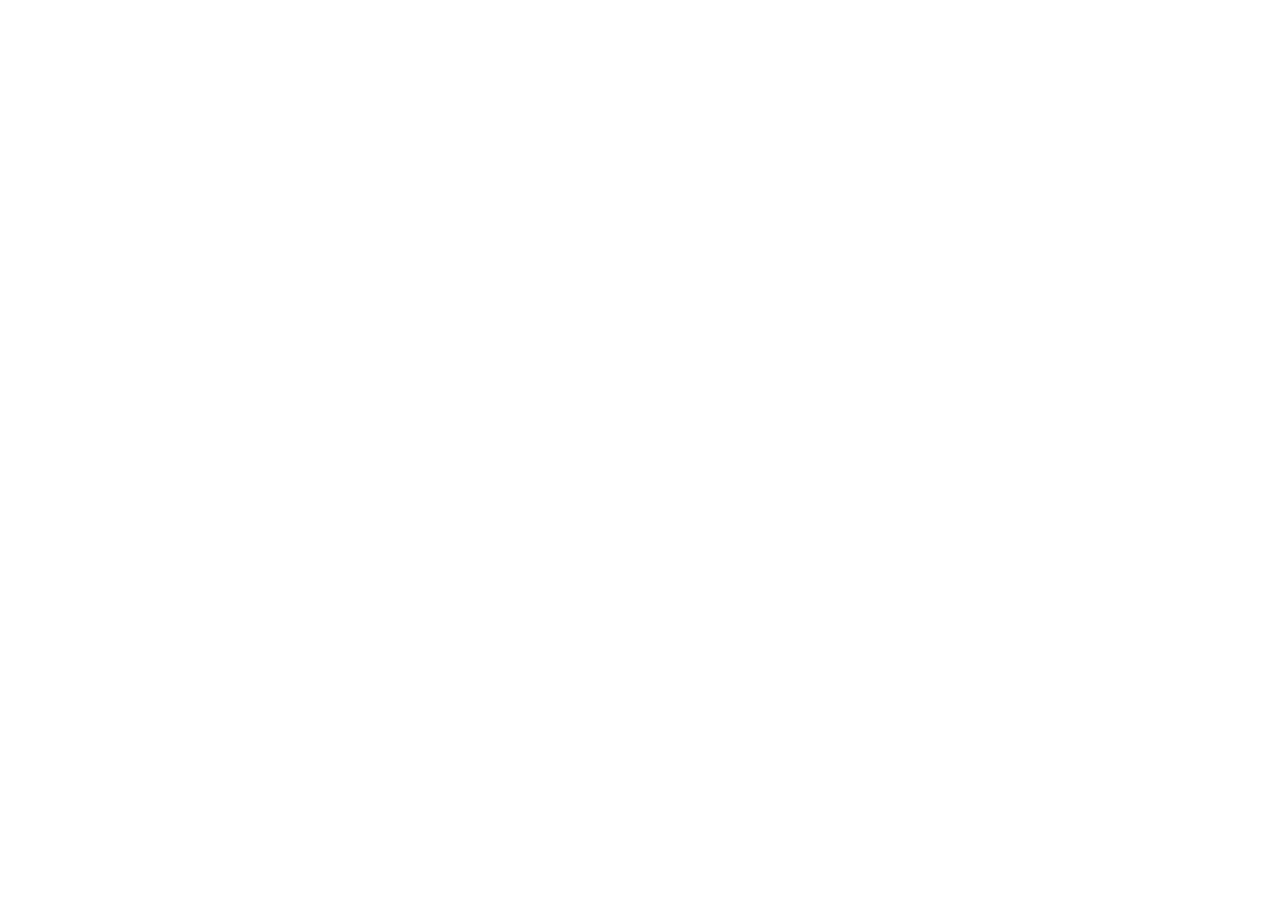
==== baziziwei-website/index.html @ 27d3f455 "Update index.html" ====
<!doctype html>
<html lang="zh-CN">
  <head>
    <meta charset="UTF-8" />
    <meta name="viewport" content="width=device-width, initial-scale=1.0" />
    <title>紫微星河 - 八字紫微命理</title>
    <meta name="description" content="传承千年智慧，探索命运奥秘。八字紫微排盘，解读你的命运密码。" />
    <link rel="preconnect" href="https://fonts.googleapis.com" />
    <link rel="preconnect" href="https://fonts.gstatic.com" crossorigin />
    <link href="https://fonts.googleapis.com/css2?family=Inter:wght@300;400;500;600;700&family=Noto+Serif+SC:wght@400;500;600;700&display=swap" rel="stylesheet" />
    <link href="https://fonts.googleapis.com/css2?family=SlideFu&display=swap" rel="stylesheet" />
    <script src="./ai-interpreter.js"></script>
    <script type="module" crossorigin src="./assets/index-9lBL0tvr.js"></script>
    <link rel="stylesheet" crossorigin href="./assets/index-BmDX60kD.css">
  </head>
  <body>
    <div id="root"></div>
  <script>
// ============================================================
// AI 智能体初始化
// 自动在八字/运势/塔罗页面添加 AI 解读按钮
// ============================================================

window.addEventListener('load', function() {
  if (!window.AiInterpreter) {
    console.error('[AI] ai-interpreter.js not loaded');
    return;
  }

  // ===== 1. 八字排盘结果页 =====
  (function initBaziAi() {
    // 找到"大运走势"标题，在它前面插入 AI 按钮
    var luckHeadings = document.querySelectorAll('h3');
    var targetHeading = null;
    for (var i = 0; i < luckHeadings.length; i++) {
      if (luckHeadings[i].textContent.indexOf('大运走势') !== -1) {
        targetHeading = luckHeadings[i];
        break;
      }
    }
    
    if (!targetHeading) return;
    
    // 创建容器
    var btnContainer = document.createElement('div');
    targetHeading.parentNode.insertBefore(btnContainer, targetHeading);
    
    // 获取实际的八字数据（从页面中提取）
    var getBaziData = function() {
      // 默认数据
      var data = {
        gender: 'male',
        birthYear: 1995,
        birthMonth: 1,
        birthDay: 1,
        birthHour: 12,
        birthMinute: 0,
        dayMaster: '壬水',
        yearPillar: '甲戌',
        monthPillar: '甲子',
        dayPillar: '壬辰',
        hourPillar: '丙午',
        fiveElements: { metal: 0.3, wood: 3.3, water: 3.3, fire: 3.3, earth: 3.3, most: '木', least: '金' },
        luckPeriods: [
          { ageRange: '2-11岁', stem: '乙', branch: '丑' },
          { ageRange: '12-21岁', stem: '丙', branch: '寅' },
          { ageRange: '22-31岁', stem: '丁', branch: '卯' },
          { ageRange: '32-41岁', stem: '戊', branch: '辰' },
          { ageRange: '42-51岁', stem: '己', branch: '巳' },
        ],
      };
      
      // 尝试从页面提取实际数据
      try {
        // 提取日主
        var dayMasterEl = document.querySelector('.day-pillar .gan, [data-pillar="day"] .stem');
        if (dayMasterEl) data.dayMaster = dayMasterEl.textContent.trim();
        
        // 提取四柱
        var pillars = document.querySelectorAll('.pillar, .bazi-pillar');
        if (pillars.length >= 4) {
          data.yearPillar = pillars[0].textContent.trim();
          data.monthPillar = pillars[1].textContent.trim();
          data.dayPillar = pillars[2].textContent.trim();
          data.hourPillar = pillars[3].textContent.trim();
        }
        
        // 提取性别
        var genderEl = document.querySelector('.gender-info, [data-gender]');
        if (genderEl) {
          var gText = genderEl.textContent.trim();
          data.gender = gText.indexOf('女') !== -1 ? 'female' : 'male';
        }
      } catch(e) { /* 使用默认数据 */ }
      
      return data;
    };
    
    window.AiInterpreter.addBaziInterpret(btnContainer, getBaziData());
  })();

  // ===== 2. 运势分析页 =====
  (function initYunshiAi() {
    var yunshiSections = [
      { type: '性格分析', keyword: '性格分析' },
      { type: '事业运势', keyword: '事业运势' },
      { type: '婚姻感情', keyword: '婚姻感情' },
      { type: '财运分析', keyword: '财运分析' },
      { type: '健康指引', keyword: '健康指引' },
    ];
    
    yunshiSections.forEach(function(section) {
      // 查找每个运势分类的标题
      var headings = document.querySelectorAll('h3, h2');
      var target = null;
      for (var i = 0; i < headings.length; i++) {
        if (headings[i].textContent.indexOf(section.keyword) !== -1) {
          target = headings[i];
          break;
        }
      }
      
      if (!target || !target.parentElement) return;
      
      // 创建按钮容器
      var container = document.createElement('div');
      container.style.marginTop = '12px';
      target.parentElement.appendChild(container);
      
      // 基础运势数据
      var yunshiData = {
        type: section.type,
        dayMaster: '壬水',
        yearPillar: '甲戌',
        monthPillar: '甲子',
        dayPillar: '壬辰',
        hourPillar: '丙午',
        fiveElements: { metal: 0.3, wood: 3.3, water: 3.3, fire: 3.3, earth: 3.3, most: '木', least: '金' },
        currentLuck: '戊辰',
        ageRange: '32-41岁',
      };
      
      window.AiInterpreter.addYunshiInterpret(container, yunshiData);
    });
  })();

  // ===== 3. 塔罗占卜结果页 =====
  (function initTarotAi() {
    // 查找塔罗牌阵区域
    var tarotKeywords = ['牌阵', '塔罗', 'Tarot', 'tarot'];
    var allHeadings = document.querySelectorAll('h3, h2, h1');
    var tarotHeading = null;
    
    for (var i = 0; i < allHeadings.length; i++) {
      var text = allHeadings[i].textContent;
      for (var j = 0; j < tarotKeywords.length; j++) {
        if (text.indexOf(tarotKeywords[j]) !== -1) {
          tarotHeading = allHeadings[i];
          break;
        }
      }
      if (tarotHeading) break;
    }
    
    if (!tarotHeading || !tarotHeading.parentElement) return;
    
    // 创建按钮容器
    var container = document.createElement('div');
    container.style.marginTop = '16px';
    tarotHeading.parentElement.appendChild(container);
    
    // 获取塔罗牌数据（从页面提取或默认）
    var getTarotData = function() {
      var data = {
        spreadType: '三张牌阵',
        cards: [
          { name: '倒吊人', position: '过去', reversed: false },
          { name: '星星', position: '现在', reversed: false },
          { name: '月亮', position: '未来', reversed: true },
        ],
      };
      
      try {
        // 尝试从页面提取牌名
        var cardEls = document.querySelectorAll('.tarot-card, .card-name, [data-card]');
        if (cardEls.length > 0) {
          data.cards = [];
          cardEls.forEach(function(el, idx) {
            var name = el.textContent.trim();
            var positions = ['过去', '现在', '未来'];
            data.cards.push({
              name: name,
              position: positions[idx] || '',
              reversed: el.classList.contains('reversed') || el.textContent.indexOf('逆位') !== -1,
            });
          });
        }
        
        // 提取牌阵类型
        var spreadEl = document.querySelector('.spread-type, [data-spread]');
        if (spreadEl) data.spreadType = spreadEl.textContent.trim();
      } catch(e) { /* 使用默认数据 */ }
      
      return data;
    };
    
    window.AiInterpreter.addTarotInterpret(container, getTarotData());
  })();

});
</script>
    <!-- 隐藏地址电话等不需要的内容 -->
<script>
(function removeUnwantedContent() {
  // 页面加载后执行
  window.addEventListener('load', function() {
    setTimeout(function() {
      // 1. 删除地址
      var addressEls = document.querySelectorAll('*');
      addressEls.forEach(function(el) {
        if (el.children.length === 0 && el.textContent.indexOf('北京市朝阳区传统文化街88号') !== -1) {
          var parent = el.parentElement;
          if (parent) parent.style.display = 'none';
        }
      });
      
      // 2. 删除电话
      addressEls.forEach(function(el) {
        if (el.children.length === 0 && el.textContent.indexOf('+86 400-888-8888') !== -1) {
          var parent = el.parentElement;
          if (parent) parent.style.display = 'none';
        }
      });
      
      // 3. 删除营业时间
      addressEls.forEach(function(el) {
        if (el.children.length === 0 && el.textContent.indexOf('周一至周日') !== -1) {
          var parent = el.parentElement;
          if (parent) parent.style.display = 'none';
        }
      });
      
      // 4. 删除"传承千年命理智慧..."footer文字
      addressEls.forEach(function(el) {
        if (el.children.length === 0 && el.textContent.indexOf('传承千年命理智慧') !== -1) {
          var parent = el.parentElement;
          if (parent) parent.style.display = 'none';
        }
      });
    }, 1000); // 等待1秒让页面渲染完成
  });
})();
</script>
  </body>
</html>
---- baziziwei-website/assets/index-BmDX60kD.css ----
*,:before,:after{--tw-border-spacing-x: 0;--tw-border-spacing-y: 0;--tw-translate-x: 0;--tw-translate-y: 0;--tw-rotate: 0;--tw-skew-x: 0;--tw-skew-y: 0;--tw-scale-x: 1;--tw-scale-y: 1;--tw-pan-x: ;--tw-pan-y: ;--tw-pinch-zoom: ;--tw-scroll-snap-strictness: proximity;--tw-gradient-from-position: ;--tw-gradient-via-position: ;--tw-gradient-to-position: ;--tw-ordinal: ;--tw-slashed-zero: ;--tw-numeric-figure: ;--tw-numeric-spacing: ;--tw-numeric-fraction: ;--tw-ring-inset: ;--tw-ring-offset-width: 0px;--tw-ring-offset-color: #fff;--tw-ring-color: rgb(59 130 246 / .5);--tw-ring-offset-shadow: 0 0 #0000;--tw-ring-shadow: 0 0 #0000;--tw-shadow: 0 0 #0000;--tw-shadow-colored: 0 0 #0000;--tw-blur: ;--tw-brightness: ;--tw-contrast: ;--tw-grayscale: ;--tw-hue-rotate: ;--tw-invert: ;--tw-saturate: ;--tw-sepia: ;--tw-drop-shadow: ;--tw-backdrop-blur: ;--tw-backdrop-brightness: ;--tw-backdrop-contrast: ;--tw-backdrop-grayscale: ;--tw-backdrop-hue-rotate: ;--tw-backdrop-invert: ;--tw-backdrop-opacity: ;--tw-backdrop-saturate: ;--tw-backdrop-sepia: ;--tw-contain-size: ;--tw-contain-layout: ;--tw-contain-paint: ;--tw-contain-style: }::backdrop{--tw-border-spacing-x: 0;--tw-border-spacing-y: 0;--tw-translate-x: 0;--tw-translate-y: 0;--tw-rotate: 0;--tw-skew-x: 0;--tw-skew-y: 0;--tw-scale-x: 1;--tw-scale-y: 1;--tw-pan-x: ;--tw-pan-y: ;--tw-pinch-zoom: ;--tw-scroll-snap-strictness: proximity;--tw-gradient-from-position: ;--tw-gradient-via-position: ;--tw-gradient-to-position: ;--tw-ordinal: ;--tw-slashed-zero: ;--tw-numeric-figure: ;--tw-numeric-spacing: ;--tw-numeric-fraction: ;--tw-ring-inset: ;--tw-ring-offset-width: 0px;--tw-ring-offset-color: #fff;--tw-ring-color: rgb(59 130 246 / .5);--tw-ring-offset-shadow: 0 0 #0000;--tw-ring-shadow: 0 0 #0000;--tw-shadow: 0 0 #0000;--tw-shadow-colored: 0 0 #0000;--tw-blur: ;--tw-brightness: ;--tw-contrast: ;--tw-grayscale: ;--tw-hue-rotate: ;--tw-invert: ;--tw-saturate: ;--tw-sepia: ;--tw-drop-shadow: ;--tw-backdrop-blur: ;--tw-backdrop-brightness: ;--tw-backdrop-contrast: ;--tw-backdrop-grayscale: ;--tw-backdrop-hue-rotate: ;--tw-backdrop-invert: ;--tw-backdrop-opacity: ;--tw-backdrop-saturate: ;--tw-backdrop-sepia: ;--tw-contain-size: ;--tw-contain-layout: ;--tw-contain-paint: ;--tw-contain-style: }*,:before,:after{box-sizing:border-box;border-width:0;border-style:solid;border-color:#e5e7eb}:before,:after{--tw-content: ""}html,:host{line-height:1.5;-webkit-text-size-adjust:100%;-moz-tab-size:4;-o-tab-size:4;tab-size:4;font-family:ui-sans-serif,system-ui,sans-serif,"Apple Color Emoji","Segoe UI Emoji",Segoe UI Symbol,"Noto Color Emoji";font-feature-settings:normal;font-variation-settings:normal;-webkit-tap-highlight-color:transparent}body{margin:0;line-height:inherit}hr{height:0;color:inherit;border-top-width:1px}abbr:where([title]){-webkit-text-decoration:underline dotted;text-decoration:underline dotted}h1,h2,h3,h4,h5,h6{font-size:inherit;font-weight:inherit}a{color:inherit;text-decoration:inherit}b,strong{font-weight:bolder}code,kbd,samp,pre{font-family:ui-monospace,SFMono-Regular,Menlo,Monaco,Consolas,Liberation Mono,Courier New,monospace;font-feature-settings:normal;font-variation-settings:normal;font-size:1em}small{font-size:80%}sub,sup{font-size:75%;line-height:0;position:relative;vertical-align:baseline}sub{bottom:-.25em}sup{top:-.5em}table{text-indent:0;border-color:inherit;border-collapse:collapse}button,input,optgroup,select,textarea{font-family:inherit;font-feature-settings:inherit;font-variation-settings:inherit;font-size:100%;font-weight:inherit;line-height:inherit;letter-spacing:inherit;color:inherit;margin:0;padding:0}button,select{text-transform:none}button,input:where([type=button]),input:where([type=reset]),input:where([type=submit]){-webkit-appearance:button;background-color:transparent;background-image:none}:-moz-focusring{outline:auto}:-moz-ui-invalid{box-shadow:none}progress{vertical-align:baseline}::-webkit-inner-spin-button,::-webkit-outer-spin-button{height:auto}[type=search]{-webkit-appearance:textfield;outline-offset:-2px}::-webkit-search-decoration{-webkit-appearance:none}::-webkit-file-upload-button{-webkit-appearance:button;font:inherit}summary{display:list-item}blockquote,dl,dd,h1,h2,h3,h4,h5,h6,hr,figure,p,pre{margin:0}fieldset{margin:0;padding:0}legend{padding:0}ol,ul,menu{list-style:none;margin:0;padding:0}dialog{padding:0}textarea{resize:vertical}input::-moz-placeholder,textarea::-moz-placeholder{opacity:1;color:#9ca3af}input::placeholder,textarea::placeholder{opacity:1;color:#9ca3af}button,[role=button]{cursor:pointer}:disabled{cursor:default}img,svg,video,canvas,audio,iframe,embed,object{display:block;vertical-align:middle}img,video{max-width:100%;height:auto}[hidden]:where(:not([hidden=until-found])){display:none}:root{--bg-base: #000000;--surface: rgba(255, 255, 255, .03);--surface-hover: rgba(255, 255, 255, .08);--text-primary: #FFFFFF;--text-secondary: rgba(255, 255, 255, .6);--accent-blue: #3B5BF7;--accent-blue-glow: rgba(59, 91, 247, .4);--border-line: rgba(255, 255, 255, .1);--font-display: "SlideFu", "Noto Serif SC", serif;--font-heading: "Noto Serif SC", serif;--font-body: "Inter", sans-serif}html{scroll-behavior:auto}body{background:var(--bg-base);color:var(--text-primary);font-family:var(--font-body);letter-spacing:-.011em;line-height:1.5;overflow-x:hidden;-webkit-font-smoothing:antialiased;-moz-osx-font-smoothing:grayscale}::-moz-selection{background:#3b5bf74d;color:#fff}::selection{background:#3b5bf74d;color:#fff}*{scrollbar-width:thin;scrollbar-color:rgba(255,255,255,.1) transparent}.sr-only{position:absolute;width:1px;height:1px;padding:0;margin:-1px;overflow:hidden;clip:rect(0,0,0,0);white-space:nowrap;border-width:0}.pointer-events-none{pointer-events:none}.visible{visibility:visible}.invisible{visibility:hidden}.fixed{position:fixed}.absolute{position:absolute}.relative{position:relative}.inset-0{inset:0}.inset-x-0{left:0;right:0}.inset-y-0{top:0;bottom:0}.-bottom-12{bottom:-3rem}.-left-12{left:-3rem}.-right-12{right:-3rem}.-top-12{top:-3rem}.bottom-0{bottom:0}.bottom-8{bottom:2rem}.left-0{left:0}.left-1\/2{left:50%}.left-2{left:.5rem}.left-\[50\%\]{left:50%}.right-0{right:0}.right-1{right:.25rem}.right-2{right:.5rem}.right-3{right:.75rem}.right-4{right:1rem}.right-6{right:1.5rem}.top-0{top:0}.top-1\.5{top:.375rem}.top-1\/2{top:50%}.top-3\.5{top:.875rem}.top-4{top:1rem}.top-\[1px\]{top:1px}.top-\[50\%\]{top:50%}.top-\[60\%\]{top:60%}.top-full{top:100%}.isolate{isolation:isolate}.z-10{z-index:10}.z-20{z-index:20}.z-50{z-index:50}.z-\[1\]{z-index:1}.order-first{order:-9999}.order-last{order:9999}.col-start-2{grid-column-start:2}.row-span-2{grid-row:span 2 / span 2}.row-start-1{grid-row-start:1}.\!m-0{margin:0!important}.-mx-1{margin-left:-.25rem;margin-right:-.25rem}.-my-2{margin-top:-.5rem;margin-bottom:-.5rem}.mx-2{margin-left:.5rem;margin-right:.5rem}.mx-3{margin-left:.75rem;margin-right:.75rem}.mx-3\.5{margin-left:.875rem;margin-right:.875rem}.mx-auto{margin-left:auto;margin-right:auto}.my-0{margin-top:0;margin-bottom:0}.my-0\.5{margin-top:.125rem;margin-bottom:.125rem}.my-1{margin-top:.25rem;margin-bottom:.25rem}.-ml-4{margin-left:-1rem}.-mt-4{margin-top:-1rem}.mb-1{margin-bottom:.25rem}.mb-10{margin-bottom:2.5rem}.mb-12{margin-bottom:3rem}.mb-16{margin-bottom:4rem}.mb-2{margin-bottom:.5rem}.mb-20{margin-bottom:5rem}.mb-24{margin-bottom:6rem}.mb-3{margin-bottom:.75rem}.mb-4{margin-bottom:1rem}.mb-6{margin-bottom:1.5rem}.mb-8{margin-bottom:2rem}.ml-1{margin-left:.25rem}.ml-4{margin-left:1rem}.ml-auto{margin-left:auto}.mr-2{margin-right:.5rem}.mt-1{margin-top:.25rem}.mt-1\.5{margin-top:.375rem}.mt-10{margin-top:2.5rem}.mt-12{margin-top:3rem}.mt-16{margin-top:4rem}.mt-2{margin-top:.5rem}.mt-3{margin-top:.75rem}.mt-4{margin-top:1rem}.mt-6{margin-top:1.5rem}.mt-8{margin-top:2rem}.mt-auto{margin-top:auto}.line-clamp-1{overflow:hidden;display:-webkit-box;-webkit-box-orient:vertical;-webkit-line-clamp:1}.line-clamp-2{overflow:hidden;display:-webkit-box;-webkit-box-orient:vertical;-webkit-line-clamp:2}.block{display:block}.flex{display:flex}.inline-flex{display:inline-flex}.table{display:table}.table-caption{display:table-caption}.table-cell{display:table-cell}.table-row{display:table-row}.grid{display:grid}.hidden{display:none}.aspect-square{aspect-ratio:1 / 1}.aspect-video{aspect-ratio:16 / 9}.size-10{width:2.5rem;height:2.5rem}.size-2{width:.5rem;height:.5rem}.size-2\.5{width:.625rem;height:.625rem}.size-3{width:.75rem;height:.75rem}.size-3\.5{width:.875rem;height:.875rem}.size-4{width:1rem;height:1rem}.size-6{width:1.5rem;height:1.5rem}.size-7{width:1.75rem;height:1.75rem}.size-8{width:2rem;height:2rem}.size-9{width:2.25rem;height:2.25rem}.size-auto{width:auto;height:auto}.size-full{width:100%;height:100%}.h-1\.5{height:.375rem}.h-10{height:2.5rem}.h-12{height:3rem}.h-16{height:4rem}.h-2{height:.5rem}.h-2\.5{height:.625rem}.h-4{height:1rem}.h-40{height:10rem}.h-48{height:12rem}.h-5{height:1.25rem}.h-6{height:1.5rem}.h-7{height:1.75rem}.h-8{height:2rem}.h-9{height:2.25rem}.h-\[1\.15rem\]{height:1.15rem}.h-\[500px\]{height:500px}.h-\[calc\(100\%-1px\)\]{height:calc(100% - 1px)}.h-\[var\(--radix-navigation-menu-viewport-height\)\]{height:var(--radix-navigation-menu-viewport-height)}.h-\[var\(--radix-select-trigger-height\)\]{height:var(--radix-select-trigger-height)}.h-auto{height:auto}.h-full{height:100%}.h-px{height:1px}.h-svh{height:100svh}.max-h-0{max-height:0px}.max-h-96{max-height:24rem}.max-h-\[300px\]{max-height:300px}.min-h-0{min-height:0px}.min-h-16{min-height:4rem}.min-h-4{min-height:1rem}.min-h-\[120px\]{min-height:120px}.min-h-screen{min-height:100vh}.min-h-svh{min-height:100svh}.w-0{width:0px}.w-1{width:.25rem}.w-10{width:2.5rem}.w-12{width:3rem}.w-16{width:4rem}.w-2{width:.5rem}.w-2\.5{width:.625rem}.w-20{width:5rem}.w-24{width:6rem}.w-3{width:.75rem}.w-3\/4{width:75%}.w-4{width:1rem}.w-5{width:1.25rem}.w-6{width:1.5rem}.w-64{width:16rem}.w-72{width:18rem}.w-8{width:2rem}.w-9{width:2.25rem}.w-\[100px\]{width:100px}.w-auto{width:auto}.w-fit{width:-moz-fit-content;width:fit-content}.w-full{width:100%}.w-max{width:-moz-max-content;width:max-content}.w-px{width:1px}.min-w-0{min-width:0px}.min-w-10{min-width:2.5rem}.min-w-5{min-width:1.25rem}.min-w-8{min-width:2rem}.min-w-9{min-width:2.25rem}.min-w-\[12rem\]{min-width:12rem}.min-w-\[8rem\]{min-width:8rem}.min-w-\[var\(--radix-select-trigger-width\)\]{min-width:var(--radix-select-trigger-width)}.max-w-2xl{max-width:42rem}.max-w-4xl{max-width:56rem}.max-w-6xl{max-width:72rem}.max-w-7xl{max-width:80rem}.max-w-\[calc\(100\%-2rem\)\]{max-width:calc(100% - 2rem)}.max-w-lg{max-width:32rem}.max-w-max{max-width:-moz-max-content;max-width:max-content}.max-w-sm{max-width:24rem}.max-w-xl{max-width:36rem}.flex-1{flex:1 1 0%}.flex-shrink-0,.shrink-0{flex-shrink:0}.grow{flex-grow:1}.grow-0{flex-grow:0}.basis-full{flex-basis:100%}.caption-bottom{caption-side:bottom}.border-collapse{border-collapse:collapse}.-translate-x-1\/2{--tw-translate-x: -50%;transform:translate(var(--tw-translate-x),var(--tw-translate-y)) rotate(var(--tw-rotate)) skew(var(--tw-skew-x)) skewY(var(--tw-skew-y)) scaleX(var(--tw-scale-x)) scaleY(var(--tw-scale-y))}.-translate-x-px{--tw-translate-x: -1px;transform:translate(var(--tw-translate-x),var(--tw-translate-y)) rotate(var(--tw-rotate)) skew(var(--tw-skew-x)) skewY(var(--tw-skew-y)) scaleX(var(--tw-scale-x)) scaleY(var(--tw-scale-y))}.-translate-y-1\/2{--tw-translate-y: -50%;transform:translate(var(--tw-translate-x),var(--tw-translate-y)) rotate(var(--tw-rotate)) skew(var(--tw-skew-x)) skewY(var(--tw-skew-y)) scaleX(var(--tw-scale-x)) scaleY(var(--tw-scale-y))}.-translate-y-\[3\.5px\]{--tw-translate-y: -3.5px;transform:translate(var(--tw-translate-x),var(--tw-translate-y)) rotate(var(--tw-rotate)) skew(var(--tw-skew-x)) skewY(var(--tw-skew-y)) scaleX(var(--tw-scale-x)) scaleY(var(--tw-scale-y))}.translate-x-\[-50\%\]{--tw-translate-x: -50%;transform:translate(var(--tw-translate-x),var(--tw-translate-y)) rotate(var(--tw-rotate)) skew(var(--tw-skew-x)) skewY(var(--tw-skew-y)) scaleX(var(--tw-scale-x)) scaleY(var(--tw-scale-y))}.translate-x-px{--tw-translate-x: 1px;transform:translate(var(--tw-translate-x),var(--tw-translate-y)) rotate(var(--tw-rotate)) skew(var(--tw-skew-x)) skewY(var(--tw-skew-y)) scaleX(var(--tw-scale-x)) scaleY(var(--tw-scale-y))}.translate-y-0{--tw-translate-y: 0px;transform:translate(var(--tw-translate-x),var(--tw-translate-y)) rotate(var(--tw-rotate)) skew(var(--tw-skew-x)) skewY(var(--tw-skew-y)) scaleX(var(--tw-scale-x)) scaleY(var(--tw-scale-y))}.translate-y-0\.5{--tw-translate-y: .125rem;transform:translate(var(--tw-translate-x),var(--tw-translate-y)) rotate(var(--tw-rotate)) skew(var(--tw-skew-x)) skewY(var(--tw-skew-y)) scaleX(var(--tw-scale-x)) scaleY(var(--tw-scale-y))}.translate-y-12{--tw-translate-y: 3rem;transform:translate(var(--tw-translate-x),var(--tw-translate-y)) rotate(var(--tw-rotate)) skew(var(--tw-skew-x)) skewY(var(--tw-skew-y)) scaleX(var(--tw-scale-x)) scaleY(var(--tw-scale-y))}.translate-y-2{--tw-translate-y: .5rem;transform:translate(var(--tw-translate-x),var(--tw-translate-y)) rotate(var(--tw-rotate)) skew(var(--tw-skew-x)) skewY(var(--tw-skew-y)) scaleX(var(--tw-scale-x)) scaleY(var(--tw-scale-y))}.translate-y-8{--tw-translate-y: 2rem;transform:translate(var(--tw-translate-x),var(--tw-translate-y)) rotate(var(--tw-rotate)) skew(var(--tw-skew-x)) skewY(var(--tw-skew-y)) scaleX(var(--tw-scale-x)) scaleY(var(--tw-scale-y))}.translate-y-\[-50\%\]{--tw-translate-y: -50%;transform:translate(var(--tw-translate-x),var(--tw-translate-y)) rotate(var(--tw-rotate)) skew(var(--tw-skew-x)) skewY(var(--tw-skew-y)) scaleX(var(--tw-scale-x)) scaleY(var(--tw-scale-y))}.translate-y-\[3\.5px\]{--tw-translate-y: 3.5px;transform:translate(var(--tw-translate-x),var(--tw-translate-y)) rotate(var(--tw-rotate)) skew(var(--tw-skew-x)) skewY(var(--tw-skew-y)) scaleX(var(--tw-scale-x)) scaleY(var(--tw-scale-y))}.translate-y-\[calc\(-50\%_-_2px\)\]{--tw-translate-y: calc(-50% - 2px) ;transform:translate(var(--tw-translate-x),var(--tw-translate-y)) rotate(var(--tw-rotate)) skew(var(--tw-skew-x)) skewY(var(--tw-skew-y)) scaleX(var(--tw-scale-x)) scaleY(var(--tw-scale-y))}.-rotate-45{--tw-rotate: -45deg;transform:translate(var(--tw-translate-x),var(--tw-translate-y)) rotate(var(--tw-rotate)) skew(var(--tw-skew-x)) skewY(var(--tw-skew-y)) scaleX(var(--tw-scale-x)) scaleY(var(--tw-scale-y))}.rotate-45{--tw-rotate: 45deg;transform:translate(var(--tw-translate-x),var(--tw-translate-y)) rotate(var(--tw-rotate)) skew(var(--tw-skew-x)) skewY(var(--tw-skew-y)) scaleX(var(--tw-scale-x)) scaleY(var(--tw-scale-y))}.rotate-90{--tw-rotate: 90deg;transform:translate(var(--tw-translate-x),var(--tw-translate-y)) rotate(var(--tw-rotate)) skew(var(--tw-skew-x)) skewY(var(--tw-skew-y)) scaleX(var(--tw-scale-x)) scaleY(var(--tw-scale-y))}.scale-100{--tw-scale-x: 1;--tw-scale-y: 1;transform:translate(var(--tw-translate-x),var(--tw-translate-y)) rotate(var(--tw-rotate)) skew(var(--tw-skew-x)) skewY(var(--tw-skew-y)) scaleX(var(--tw-scale-x)) scaleY(var(--tw-scale-y))}.scale-50{--tw-scale-x: .5;--tw-scale-y: .5;transform:translate(var(--tw-translate-x),var(--tw-translate-y)) rotate(var(--tw-rotate)) skew(var(--tw-skew-x)) skewY(var(--tw-skew-y)) scaleX(var(--tw-scale-x)) scaleY(var(--tw-scale-y))}.transform{transform:translate(var(--tw-translate-x),var(--tw-translate-y)) rotate(var(--tw-rotate)) skew(var(--tw-skew-x)) skewY(var(--tw-skew-y)) scaleX(var(--tw-scale-x)) scaleY(var(--tw-scale-y))}@keyframes bounce{0%,to{transform:translateY(-25%);animation-timing-function:cubic-bezier(.8,0,1,1)}50%{transform:none;animation-timing-function:cubic-bezier(0,0,.2,1)}}.animate-bounce{animation:bounce 1s infinite}@keyframes caret-blink{0%,70%,to{opacity:1}20%,50%{opacity:0}}.animate-caret-blink{animation:caret-blink 1.25s ease-out infinite}@keyframes pulse{50%{opacity:.5}}.animate-pulse{animation:pulse 2s cubic-bezier(.4,0,.6,1) infinite}@keyframes spin{to{transform:rotate(360deg)}}.animate-spin{animation:spin 1s linear infinite}.cursor-default{cursor:default}.cursor-text{cursor:text}.touch-none{touch-action:none}.select-none{-webkit-user-select:none;-moz-user-select:none;user-select:none}.resize-none{resize:none}.resize{resize:both}.scroll-my-1{scroll-margin-top:.25rem;scroll-margin-bottom:.25rem}.scroll-py-1{scroll-padding-top:.25rem;scroll-padding-bottom:.25rem}.list-disc{list-style-type:disc}.list-none{list-style-type:none}.auto-rows-min{grid-auto-rows:min-content}.grid-cols-2{grid-template-columns:repeat(2,minmax(0,1fr))}.grid-cols-3{grid-template-columns:repeat(3,minmax(0,1fr))}.grid-cols-4{grid-template-columns:repeat(4,minmax(0,1fr))}.grid-cols-\[0_1fr\]{grid-template-columns:0 1fr}.grid-rows-\[auto_auto\]{grid-template-rows:auto auto}.flex-row{flex-direction:row}.flex-col{flex-direction:column}.flex-col-reverse{flex-direction:column-reverse}.flex-wrap{flex-wrap:wrap}.place-content-center{place-content:center}.items-start{align-items:flex-start}.items-end{align-items:flex-end}.items-center{align-items:center}.items-stretch{align-items:stretch}.justify-start{justify-content:flex-start}.justify-center{justify-content:center}.justify-between{justify-content:space-between}.justify-items-start{justify-items:start}.gap-0\.5{gap:.125rem}.gap-1{gap:.25rem}.gap-1\.5{gap:.375rem}.gap-12{gap:3rem}.gap-2{gap:.5rem}.gap-2\.5{gap:.625rem}.gap-3{gap:.75rem}.gap-4{gap:1rem}.gap-6{gap:1.5rem}.gap-7{gap:1.75rem}.gap-8{gap:2rem}.gap-\[--spacing\(var\(--gap\)\)\]{gap:var(--spacing(var(--gap)))}.gap-y-0\.5{row-gap:.125rem}.space-y-1>:not([hidden])~:not([hidden]){--tw-space-y-reverse: 0;margin-top:calc(.25rem * calc(1 - var(--tw-space-y-reverse)));margin-bottom:calc(.25rem * var(--tw-space-y-reverse))}.space-y-2>:not([hidden])~:not([hidden]){--tw-space-y-reverse: 0;margin-top:calc(.5rem * calc(1 - var(--tw-space-y-reverse)));margin-bottom:calc(.5rem * var(--tw-space-y-reverse))}.space-y-3>:not([hidden])~:not([hidden]){--tw-space-y-reverse: 0;margin-top:calc(.75rem * calc(1 - var(--tw-space-y-reverse)));margin-bottom:calc(.75rem * var(--tw-space-y-reverse))}.space-y-6>:not([hidden])~:not([hidden]){--tw-space-y-reverse: 0;margin-top:calc(1.5rem * calc(1 - var(--tw-space-y-reverse)));margin-bottom:calc(1.5rem * var(--tw-space-y-reverse))}.space-y-8>:not([hidden])~:not([hidden]){--tw-space-y-reverse: 0;margin-top:calc(2rem * calc(1 - var(--tw-space-y-reverse)));margin-bottom:calc(2rem * var(--tw-space-y-reverse))}.self-start{align-self:flex-start}.self-stretch{align-self:stretch}.justify-self-end{justify-self:end}.overflow-auto{overflow:auto}.overflow-hidden{overflow:hidden}.overflow-x-auto{overflow-x:auto}.overflow-y-auto{overflow-y:auto}.overflow-x-hidden{overflow-x:hidden}.whitespace-nowrap{white-space:nowrap}.text-balance{text-wrap:balance}.break-words{overflow-wrap:break-word}.rounded{border-radius:.25rem}.rounded-2xl{border-radius:1rem}.rounded-\[2px\]{border-radius:2px}.rounded-\[4px\]{border-radius:4px}.rounded-\[calc\(var\(--radius\)-5px\)\]{border-radius:calc(var(--radius) - 5px)}.rounded-\[inherit\]{border-radius:inherit}.rounded-full{border-radius:9999px}.rounded-lg{border-radius:var(--radius)}.rounded-md{border-radius:calc(var(--radius) - 2px)}.rounded-none{border-radius:0}.rounded-sm{border-radius:calc(var(--radius) - 4px)}.rounded-xl{border-radius:calc(var(--radius) + 4px)}.rounded-xs{border-radius:calc(var(--radius) - 6px)}.rounded-l-md{border-top-left-radius:calc(var(--radius) - 2px);border-bottom-left-radius:calc(var(--radius) - 2px)}.rounded-r-md{border-top-right-radius:calc(var(--radius) - 2px);border-bottom-right-radius:calc(var(--radius) - 2px)}.rounded-t-lg{border-top-left-radius:var(--radius);border-top-right-radius:var(--radius)}.rounded-tl-sm{border-top-left-radius:calc(var(--radius) - 4px)}.border{border-width:1px}.border-0{border-width:0px}.border-\[1\.5px\]{border-width:1.5px}.border-y{border-top-width:1px;border-bottom-width:1px}.border-b{border-bottom-width:1px}.border-l{border-left-width:1px}.border-r{border-right-width:1px}.border-t{border-top-width:1px}.border-dashed{border-style:dashed}.border-\[\#3B5BF7\]{--tw-border-opacity: 1;border-color:rgb(59 91 247 / var(--tw-border-opacity, 1))}.border-\[\#3B5BF7\]\/40{border-color:#3b5bf766}.border-border{border-color:hsl(var(--border))}.border-border\/50{border-color:hsl(var(--border) / .5)}.border-input{border-color:hsl(var(--input))}.border-primary{border-color:hsl(var(--primary))}.border-sidebar-border{border-color:hsl(var(--sidebar-border))}.border-transparent{border-color:transparent}.border-white\/10{border-color:#ffffff1a}.border-white\/5{border-color:#ffffff0d}.border-l-transparent{border-left-color:transparent}.border-t-transparent{border-top-color:transparent}.bg-\[\#3B5BF7\]{--tw-bg-opacity: 1;background-color:rgb(59 91 247 / var(--tw-bg-opacity, 1))}.bg-\[\#3B5BF7\]\/10{background-color:#3b5bf71a}.bg-\[\#3B5BF7\]\/20{background-color:#3b5bf733}.bg-\[\#3B5BF7\]\/5{background-color:#3b5bf70d}.bg-accent{background-color:hsl(var(--accent))}.bg-background{background-color:hsl(var(--background))}.bg-black{--tw-bg-opacity: 1;background-color:rgb(0 0 0 / var(--tw-bg-opacity, 1))}.bg-black\/50{background-color:#00000080}.bg-black\/70{background-color:#000000b3}.bg-border{background-color:hsl(var(--border))}.bg-card{background-color:hsl(var(--card))}.bg-destructive{--tw-bg-opacity: 1;background-color:hsl(var(--destructive) / var(--tw-bg-opacity, 1))}.bg-foreground{background-color:hsl(var(--foreground))}.bg-input{background-color:hsl(var(--input))}.bg-muted{background-color:hsl(var(--muted))}.bg-muted\/50{background-color:hsl(var(--muted) / .5)}.bg-popover{background-color:hsl(var(--popover))}.bg-primary{background-color:hsl(var(--primary))}.bg-primary\/20{background-color:hsl(var(--primary) / .2)}.bg-secondary{background-color:hsl(var(--secondary))}.bg-sidebar{background-color:hsl(var(--sidebar-background))}.bg-sidebar-border{background-color:hsl(var(--sidebar-border))}.bg-transparent{background-color:transparent}.bg-white{--tw-bg-opacity: 1;background-color:rgb(255 255 255 / var(--tw-bg-opacity, 1))}.bg-white\/10{background-color:#ffffff1a}.bg-white\/5{background-color:#ffffff0d}.bg-white\/\[0\.02\]{background-color:#ffffff05}.bg-gradient-to-r{background-image:linear-gradient(to right,var(--tw-gradient-stops))}.bg-gradient-to-t{background-image:linear-gradient(to top,var(--tw-gradient-stops))}.from-black\/60{--tw-gradient-from: rgb(0 0 0 / .6) var(--tw-gradient-from-position);--tw-gradient-to: rgb(0 0 0 / 0) var(--tw-gradient-to-position);--tw-gradient-stops: var(--tw-gradient-from), var(--tw-gradient-to)}.from-transparent{--tw-gradient-from: transparent var(--tw-gradient-from-position);--tw-gradient-to: rgb(0 0 0 / 0) var(--tw-gradient-to-position);--tw-gradient-stops: var(--tw-gradient-from), var(--tw-gradient-to)}.via-white\/20{--tw-gradient-to: rgb(255 255 255 / 0) var(--tw-gradient-to-position);--tw-gradient-stops: var(--tw-gradient-from), rgb(255 255 255 / .2) var(--tw-gradient-via-position), var(--tw-gradient-to)}.to-transparent{--tw-gradient-to: transparent var(--tw-gradient-to-position)}.fill-current{fill:currentColor}.fill-foreground{fill:hsl(var(--foreground))}.fill-primary{fill:hsl(var(--primary))}.object-cover{-o-object-fit:cover;object-fit:cover}.p-0{padding:0}.p-1{padding:.25rem}.p-2{padding:.5rem}.p-3{padding:.75rem}.p-4{padding:1rem}.p-6{padding:1.5rem}.p-8{padding:2rem}.p-\[3px\]{padding:3px}.p-px{padding:1px}.px-1{padding-left:.25rem;padding-right:.25rem}.px-1\.5{padding-left:.375rem;padding-right:.375rem}.px-2{padding-left:.5rem;padding-right:.5rem}.px-2\.5{padding-left:.625rem;padding-right:.625rem}.px-3{padding-left:.75rem;padding-right:.75rem}.px-4{padding-left:1rem;padding-right:1rem}.px-6{padding-left:1.5rem;padding-right:1.5rem}.py-0\.5{padding-top:.125rem;padding-bottom:.125rem}.py-1{padding-top:.25rem;padding-bottom:.25rem}.py-1\.5{padding-top:.375rem;padding-bottom:.375rem}.py-2{padding-top:.5rem;padding-bottom:.5rem}.py-2\.5{padding-top:.625rem;padding-bottom:.625rem}.py-20{padding-top:5rem;padding-bottom:5rem}.py-3{padding-top:.75rem;padding-bottom:.75rem}.py-32{padding-top:8rem;padding-bottom:8rem}.py-4{padding-top:1rem;padding-bottom:1rem}.py-6{padding-top:1.5rem;padding-bottom:1.5rem}.pb-16{padding-bottom:4rem}.pb-3{padding-bottom:.75rem}.pb-4{padding-bottom:1rem}.pb-6{padding-bottom:1.5rem}.pl-2{padding-left:.5rem}.pl-3{padding-left:.75rem}.pl-4{padding-left:1rem}.pl-8{padding-left:2rem}.pr-1{padding-right:.25rem}.pr-2{padding-right:.5rem}.pr-2\.5{padding-right:.625rem}.pr-3{padding-right:.75rem}.pr-8{padding-right:2rem}.pt-0{padding-top:0}.pt-20{padding-top:5rem}.pt-24{padding-top:6rem}.pt-3{padding-top:.75rem}.pt-4{padding-top:1rem}.pt-8{padding-top:2rem}.text-left{text-align:left}.text-center{text-align:center}.align-middle{vertical-align:middle}.font-mono{font-family:ui-monospace,SFMono-Regular,Menlo,Monaco,Consolas,Liberation Mono,Courier New,monospace}.font-sans{font-family:ui-sans-serif,system-ui,sans-serif,"Apple Color Emoji","Segoe UI Emoji",Segoe UI Symbol,"Noto Color Emoji"}.text-2xl{font-size:1.5rem;line-height:2rem}.text-3xl{font-size:1.875rem;line-height:2.25rem}.text-\[0\.8rem\]{font-size:.8rem}.text-base{font-size:1rem;line-height:1.5rem}.text-lg{font-size:1.125rem;line-height:1.75rem}.text-sm{font-size:.875rem;line-height:1.25rem}.text-sm\/relaxed{font-size:.875rem;line-height:1.625}.text-xl{font-size:1.25rem;line-height:1.75rem}.text-xs{font-size:.75rem;line-height:1rem}.font-bold{font-weight:700}.font-medium{font-weight:500}.font-normal{font-weight:400}.font-semibold{font-weight:600}.uppercase{text-transform:uppercase}.tabular-nums{--tw-numeric-spacing: tabular-nums;font-variant-numeric:var(--tw-ordinal) var(--tw-slashed-zero) var(--tw-numeric-figure) var(--tw-numeric-spacing) var(--tw-numeric-fraction)}.leading-none{line-height:1}.leading-normal{line-height:1.5}.leading-relaxed{line-height:1.625}.leading-snug{line-height:1.375}.tracking-tight{letter-spacing:-.025em}.tracking-wider{letter-spacing:.05em}.tracking-widest{letter-spacing:.1em}.text-\[\#3B5BF7\]{--tw-text-opacity: 1;color:rgb(59 91 247 / var(--tw-text-opacity, 1))}.text-\[\#8B9EFF\]{--tw-text-opacity: 1;color:rgb(139 158 255 / var(--tw-text-opacity, 1))}.text-accent-foreground{color:hsl(var(--accent-foreground))}.text-background{color:hsl(var(--background))}.text-card-foreground{color:hsl(var(--card-foreground))}.text-current{color:currentColor}.text-destructive{--tw-text-opacity: 1;color:hsl(var(--destructive) / var(--tw-text-opacity, 1))}.text-foreground{color:hsl(var(--foreground))}.text-muted-foreground{color:hsl(var(--muted-foreground))}.text-popover-foreground{color:hsl(var(--popover-foreground))}.text-primary{color:hsl(var(--primary))}.text-primary-foreground{color:hsl(var(--primary-foreground))}.text-secondary-foreground{color:hsl(var(--secondary-foreground))}.text-sidebar-foreground{color:hsl(var(--sidebar-foreground))}.text-sidebar-foreground\/70{color:hsl(var(--sidebar-foreground) / .7)}.text-white{--tw-text-opacity: 1;color:rgb(255 255 255 / var(--tw-text-opacity, 1))}.text-white\/20{color:#fff3}.text-white\/30{color:#ffffff4d}.text-white\/40{color:#fff6}.text-white\/50{color:#ffffff80}.text-white\/60{color:#fff9}.text-white\/70{color:#ffffffb3}.text-white\/80{color:#fffc}.underline-offset-4{text-underline-offset:4px}.opacity-0{opacity:0}.opacity-100{opacity:1}.opacity-20{opacity:.2}.opacity-25{opacity:.25}.opacity-30{opacity:.3}.opacity-50{opacity:.5}.opacity-70{opacity:.7}.opacity-75{opacity:.75}.shadow{--tw-shadow: 0 1px 3px 0 rgb(0 0 0 / .1), 0 1px 2px -1px rgb(0 0 0 / .1);--tw-shadow-colored: 0 1px 3px 0 var(--tw-shadow-color), 0 1px 2px -1px var(--tw-shadow-color);box-shadow:var(--tw-ring-offset-shadow, 0 0 #0000),var(--tw-ring-shadow, 0 0 #0000),var(--tw-shadow)}.shadow-\[0_0_0_1px_hsl\(var\(--sidebar-border\)\)\]{--tw-shadow: 0 0 0 1px hsl(var(--sidebar-border));--tw-shadow-colored: 0 0 0 1px var(--tw-shadow-color);box-shadow:var(--tw-ring-offset-shadow, 0 0 #0000),var(--tw-ring-shadow, 0 0 #0000),var(--tw-shadow)}.shadow-lg{--tw-shadow: 0 10px 15px -3px rgb(0 0 0 / .1), 0 4px 6px -4px rgb(0 0 0 / .1);--tw-shadow-colored: 0 10px 15px -3px var(--tw-shadow-color), 0 4px 6px -4px var(--tw-shadow-color);box-shadow:var(--tw-ring-offset-shadow, 0 0 #0000),var(--tw-ring-shadow, 0 0 #0000),var(--tw-shadow)}.shadow-md{--tw-shadow: 0 4px 6px -1px rgb(0 0 0 / .1), 0 2px 4px -2px rgb(0 0 0 / .1);--tw-shadow-colored: 0 4px 6px -1px var(--tw-shadow-color), 0 2px 4px -2px var(--tw-shadow-color);box-shadow:var(--tw-ring-offset-shadow, 0 0 #0000),var(--tw-ring-shadow, 0 0 #0000),var(--tw-shadow)}.shadow-none{--tw-shadow: 0 0 #0000;--tw-shadow-colored: 0 0 #0000;box-shadow:var(--tw-ring-offset-shadow, 0 0 #0000),var(--tw-ring-shadow, 0 0 #0000),var(--tw-shadow)}.shadow-sm{--tw-shadow: 0 1px 2px 0 rgb(0 0 0 / .05);--tw-shadow-colored: 0 1px 2px 0 var(--tw-shadow-color);box-shadow:var(--tw-ring-offset-shadow, 0 0 #0000),var(--tw-ring-shadow, 0 0 #0000),var(--tw-shadow)}.shadow-xl{--tw-shadow: 0 20px 25px -5px rgb(0 0 0 / .1), 0 8px 10px -6px rgb(0 0 0 / .1);--tw-shadow-colored: 0 20px 25px -5px var(--tw-shadow-color), 0 8px 10px -6px var(--tw-shadow-color);box-shadow:var(--tw-ring-offset-shadow, 0 0 #0000),var(--tw-ring-shadow, 0 0 #0000),var(--tw-shadow)}.shadow-xs{--tw-shadow: 0 1px 2px 0 rgb(0 0 0 / .05);--tw-shadow-colored: 0 1px 2px 0 var(--tw-shadow-color);box-shadow:var(--tw-ring-offset-shadow, 0 0 #0000),var(--tw-ring-shadow, 0 0 #0000),var(--tw-shadow)}.shadow-\[\#3B5BF7\]\/30{--tw-shadow-color: rgb(59 91 247 / .3);--tw-shadow: var(--tw-shadow-colored)}.outline-none{outline:2px solid transparent;outline-offset:2px}.outline{outline-style:solid}.ring-0{--tw-ring-offset-shadow: var(--tw-ring-inset) 0 0 0 var(--tw-ring-offset-width) var(--tw-ring-offset-color);--tw-ring-shadow: var(--tw-ring-inset) 0 0 0 calc(0px + var(--tw-ring-offset-width)) var(--tw-ring-color);box-shadow:var(--tw-ring-offset-shadow),var(--tw-ring-shadow),var(--tw-shadow, 0 0 #0000)}.ring-ring\/50{--tw-ring-color: hsl(var(--ring) / .5)}.ring-sidebar-ring{--tw-ring-color: hsl(var(--sidebar-ring))}.ring-offset-background{--tw-ring-offset-color: hsl(var(--background))}.blur{--tw-blur: blur(8px);filter:var(--tw-blur) var(--tw-brightness) var(--tw-contrast) var(--tw-grayscale) var(--tw-hue-rotate) var(--tw-invert) var(--tw-saturate) var(--tw-sepia) var(--tw-drop-shadow)}.filter{filter:var(--tw-blur) var(--tw-brightness) var(--tw-contrast) var(--tw-grayscale) var(--tw-hue-rotate) var(--tw-invert) var(--tw-saturate) var(--tw-sepia) var(--tw-drop-shadow)}.transition{transition-property:color,background-color,border-color,text-decoration-color,fill,stroke,opacity,box-shadow,transform,filter,backdrop-filter;transition-timing-function:cubic-bezier(.4,0,.2,1);transition-duration:.15s}.transition-\[color\,box-shadow\]{transition-property:color,box-shadow;transition-timing-function:cubic-bezier(.4,0,.2,1);transition-duration:.15s}.transition-\[left\,right\,width\]{transition-property:left,right,width;transition-timing-function:cubic-bezier(.4,0,.2,1);transition-duration:.15s}.transition-\[margin\,opacity\]{transition-property:margin,opacity;transition-timing-function:cubic-bezier(.4,0,.2,1);transition-duration:.15s}.transition-\[width\,height\,padding\]{transition-property:width,height,padding;transition-timing-function:cubic-bezier(.4,0,.2,1);transition-duration:.15s}.transition-\[width\]{transition-property:width;transition-timing-function:cubic-bezier(.4,0,.2,1);transition-duration:.15s}.transition-all{transition-property:all;transition-timing-function:cubic-bezier(.4,0,.2,1);transition-duration:.15s}.transition-colors{transition-property:color,background-color,border-color,text-decoration-color,fill,stroke;transition-timing-function:cubic-bezier(.4,0,.2,1);transition-duration:.15s}.transition-none{transition-property:none}.transition-opacity{transition-property:opacity;transition-timing-function:cubic-bezier(.4,0,.2,1);transition-duration:.15s}.transition-shadow{transition-property:box-shadow;transition-timing-function:cubic-bezier(.4,0,.2,1);transition-duration:.15s}.transition-transform{transition-property:transform;transition-timing-function:cubic-bezier(.4,0,.2,1);transition-duration:.15s}.delay-200{transition-delay:.2s}.delay-500{transition-delay:.5s}.delay-700{transition-delay:.7s}.duration-100{transition-duration:.1s}.duration-1000{transition-duration:1s}.duration-200{transition-duration:.2s}.duration-300{transition-duration:.3s}.duration-500{transition-duration:.5s}.duration-700{transition-duration:.7s}.ease-in-out{transition-timing-function:cubic-bezier(.4,0,.2,1)}.ease-linear{transition-timing-function:linear}.ease-out{transition-timing-function:cubic-bezier(0,0,.2,1)}@keyframes enter{0%{opacity:var(--tw-enter-opacity, 1);transform:translate3d(var(--tw-enter-translate-x, 0),var(--tw-enter-translate-y, 0),0) scale3d(var(--tw-enter-scale, 1),var(--tw-enter-scale, 1),var(--tw-enter-scale, 1)) rotate(var(--tw-enter-rotate, 0))}}@keyframes exit{to{opacity:var(--tw-exit-opacity, 1);transform:translate3d(var(--tw-exit-translate-x, 0),var(--tw-exit-translate-y, 0),0) scale3d(var(--tw-exit-scale, 1),var(--tw-exit-scale, 1),var(--tw-exit-scale, 1)) rotate(var(--tw-exit-rotate, 0))}}.animate-in{animation-name:enter;animation-duration:.15s;--tw-enter-opacity: initial;--tw-enter-scale: initial;--tw-enter-rotate: initial;--tw-enter-translate-x: initial;--tw-enter-translate-y: initial}.fade-in-0{--tw-enter-opacity: 0}.zoom-in-95{--tw-enter-scale: .95}.duration-100{animation-duration:.1s}.duration-1000{animation-duration:1s}.duration-200{animation-duration:.2s}.duration-300{animation-duration:.3s}.duration-500{animation-duration:.5s}.duration-700{animation-duration:.7s}.delay-200{animation-delay:.2s}.delay-500{animation-delay:.5s}.delay-700{animation-delay:.7s}.ease-in-out{animation-timing-function:cubic-bezier(.4,0,.2,1)}.ease-linear{animation-timing-function:linear}.ease-out{animation-timing-function:cubic-bezier(0,0,.2,1)}.\[--cell-size\:--spacing\(8\)\]{--cell-size: var(--spacing(8))}.hero-title{font-family:var(--font-display);font-size:clamp(48px,10vw,120px);line-height:1.1;color:#fff;text-align:center;opacity:0;animation:heroTitleReveal 1.2s cubic-bezier(.16,1,.3,1) .5s forwards}.hero-subtitle{font-family:var(--font-heading);font-size:clamp(16px,2vw,24px);color:#fff9;text-align:center;margin-top:1.5rem;opacity:0;animation:fadeSlideUp .8s ease-out 1.2s forwards}.hero-stats{display:flex;gap:4rem;margin-top:3rem;opacity:0;animation:fadeSlideUp .8s ease-out 1.6s forwards}.hero-stat-number{font-family:var(--font-body);font-size:clamp(28px,4vw,48px);font-weight:300;color:#fff;letter-spacing:-.02em}.hero-stat-label{font-size:14px;color:#ffffff80;margin-top:.25rem}.liquid-glass-btn{position:relative;display:inline-flex;align-items:center;justify-content:center;padding:18px 48px;border-radius:60px;border:1px solid rgba(255,255,255,.15);background:linear-gradient(135deg,#3b5bf733,#ffffff0d,#3b5bf726);background-size:200% 200%;animation:liquidFlow 4s ease infinite;backdrop-filter:blur(20px);-webkit-backdrop-filter:blur(20px);color:#fff;font-family:var(--font-body);font-size:16px;font-weight:500;letter-spacing:.02em;cursor:pointer;overflow:hidden;transition:all .4s cubic-bezier(.16,1,.3,1);box-shadow:inset 0 0 0 1px #ffffff1a,0 4px 30px #3b5bf726}.liquid-glass-btn:before{content:"";position:absolute;inset:0;border-radius:60px;background:radial-gradient(ellipse at 30% 20%,rgba(255,255,255,.15) 0%,transparent 50%);opacity:.6;transition:opacity .4s ease}.liquid-glass-btn:hover{border-color:#3b5bf780;box-shadow:inset 0 0 0 1px #3b5bf74d,0 8px 40px #3b5bf74d;transform:translateY(-2px);animation-duration:1.5s}.liquid-glass-btn:hover:before{opacity:1}.liquid-glass-btn:active{transform:translateY(0) scale(.98)}.btn-outline{position:relative;display:inline-flex;align-items:center;justify-content:center;padding:18px 48px;border-radius:60px;border:1px solid rgba(255,255,255,.2);background:transparent;color:#fffc;font-family:var(--font-body);font-size:16px;font-weight:400;letter-spacing:.02em;cursor:pointer;transition:all .4s cubic-bezier(.16,1,.3,1)}.btn-outline:hover{border-color:#ffffff80;background:#ffffff0d;color:#fff;transform:translateY(-2px)}.glass-card{background:var(--surface);border:1px solid var(--border-line);border-radius:16px;backdrop-filter:blur(24px);-webkit-backdrop-filter:blur(24px);padding:2.5rem;transition:all .4s cubic-bezier(.16,1,.3,1);box-shadow:inset 0 0 0 1px #ffffff0d}.glass-card:hover{background:var(--surface-hover);border-color:#3b5bf74d;box-shadow:inset 0 0 0 1px #3b5bf726,0 8px 32px #3b5bf71a;transform:translateY(-4px)}.section-label{font-family:var(--font-body);font-size:12px;font-weight:500;letter-spacing:.2em;text-transform:uppercase;color:var(--accent-blue);margin-bottom:1rem}.section-title{font-family:var(--font-heading);font-size:clamp(28px,4vw,48px);font-weight:400;line-height:1.2;letter-spacing:.02em;color:#fff}.section-desc{font-size:16px;line-height:1.8;color:var(--text-secondary)}.scramble-char{display:inline-block;transition:color .3s ease,text-shadow .3s ease}.scramble-char.revealed{color:#fff}.scramble-char.glowing{color:var(--accent-blue);text-shadow:0 0 10px var(--accent-blue-glow)}.wuxing-element{display:flex;flex-direction:column;align-items:center;gap:.75rem;padding:2rem 1.5rem;border-radius:16px;background:var(--surface);border:1px solid var(--border-line);cursor:pointer;transition:all .4s cubic-bezier(.16,1,.3,1);position:relative;overflow:hidden}.wuxing-element:before{content:"";position:absolute;inset:0;border-radius:16px;opacity:0;transition:opacity .4s ease}.wuxing-element:hover{transform:translateY(-6px);border-color:#3b5bf766;box-shadow:0 8px 32px #3b5bf726}.wuxing-element.active{border-color:var(--accent-blue);box-shadow:0 0 30px #3b5bf733}.wuxing-element.metal:before{background:radial-gradient(circle,rgba(192,192,192,.1) 0%,transparent 70%);opacity:1}.wuxing-element.wood:before{background:radial-gradient(circle,rgba(34,139,34,.1) 0%,transparent 70%);opacity:1}.wuxing-element.water:before{background:radial-gradient(circle,rgba(30,144,255,.1) 0%,transparent 70%);opacity:1}.wuxing-element.fire:before{background:radial-gradient(circle,rgba(220,20,60,.1) 0%,transparent 70%);opacity:1}.wuxing-element.earth:before{background:radial-gradient(circle,rgba(184,134,11,.1) 0%,transparent 70%);opacity:1}.wuxing-symbol{font-family:var(--font-display);font-size:48px;line-height:1;transition:transform .4s ease}.wuxing-element:hover .wuxing-symbol{transform:scale(1.15)}.wuxing-name{font-family:var(--font-heading);font-size:18px;color:#fff}.wuxing-ename{font-size:12px;color:var(--text-secondary);letter-spacing:.1em;text-transform:uppercase}.glass-input{width:100%;padding:14px 18px;border-radius:12px;border:1px solid var(--border-line);background:var(--surface);color:#fff;font-family:var(--font-body);font-size:15px;transition:all .3s ease;outline:none}.glass-input::-moz-placeholder{color:#ffffff4d}.glass-input::placeholder{color:#ffffff4d}.glass-input:focus{border-color:var(--accent-blue);box-shadow:0 0 0 3px #3b5bf726;background:var(--surface-hover)}.nav-glass{background:#0009;backdrop-filter:blur(20px);-webkit-backdrop-filter:blur(20px);border-bottom:1px solid var(--border-line)}.nav-link{position:relative;color:#fff9;font-size:14px;font-weight:400;letter-spacing:.02em;transition:color .3s ease;padding:.5rem 0}.nav-link:after{content:"";position:absolute;bottom:0;left:0;width:0;height:1px;background:var(--accent-blue);transition:width .3s cubic-bezier(.16,1,.3,1)}.nav-link:hover{color:#fff}.nav-link:hover:after{width:100%}.nav-link.active{color:#fff}.nav-link.active:after{width:100%}@keyframes heroTitleReveal{0%{opacity:0;transform:translateY(40px) scale(.95);filter:blur(10px)}to{opacity:1;transform:translateY(0) scale(1);filter:blur(0)}}@keyframes fadeSlideUp{0%{opacity:0;transform:translateY(30px)}to{opacity:1;transform:translateY(0)}}@keyframes liquidFlow{0%{background-position:0% 50%}50%{background-position:100% 50%}to{background-position:0% 50%}}@keyframes float{0%,to{transform:translateY(0)}50%{transform:translateY(-12px)}}@keyframes pulseGlow{0%,to{box-shadow:0 0 20px #3b5bf733}50%{box-shadow:0 0 40px #3b5bf766}}@keyframes starTwinkle{0%,to{opacity:.3}50%{opacity:1}}@keyframes rotateSlow{0%{transform:rotate(0)}to{transform:rotate(360deg)}}@keyframes gradientShift{0%{background-position:0% 50%}50%{background-position:100% 50%}to{background-position:0% 50%}}@keyframes slideInFromBottom{0%{opacity:0;transform:translateY(60px)}to{opacity:1;transform:translateY(0)}}@keyframes borderGlow{0%,to{border-color:#3b5bf733}50%{border-color:#3b5bf780}}.gradient-text{background:linear-gradient(135deg,#fff,#3b5bf7);-webkit-background-clip:text;-webkit-text-fill-color:transparent;background-clip:text}.glow-blue{box-shadow:0 0 30px #3b5bf74d}.animate-float{animation:float 6s ease-in-out infinite}.reveal{opacity:0;transform:translateY(40px);transition:opacity .8s cubic-bezier(.16,1,.3,1),transform .8s cubic-bezier(.16,1,.3,1)}.reveal.revealed{opacity:1;transform:translateY(0)}@media(max-width:768px){.hero-stats{gap:2rem}.glass-card{padding:1.5rem}.liquid-glass-btn,.btn-outline{padding:14px 32px;font-size:14px}}.toast-container{position:fixed;bottom:2rem;right:2rem;z-index:9999}.toast{background:var(--surface);border:1px solid var(--border-line);-webkit-backdrop-filter:blur(24px);backdrop-filter:blur(24px);border-radius:12px;padding:1rem 1.5rem;color:#fff;font-size:14px;box-shadow:0 8px 32px #0006;animation:fadeSlideUp .4s ease-out}a[href*="kimi.com/agent"],[kimi-agent],.kimi-agent,#kimi-agent,.agent-float,[data-agent],iframe[src*=kimi],img[src*=kimi-agent],img[src*=agent]{display:none!important;opacity:0!important;visibility:hidden!important;pointer-events:none!important}.selection\:bg-primary *::-moz-selection{background-color:hsl(var(--primary))}.selection\:bg-primary *::selection{background-color:hsl(var(--primary))}.selection\:text-primary-foreground *::-moz-selection{color:hsl(var(--primary-foreground))}.selection\:text-primary-foreground *::selection{color:hsl(var(--primary-foreground))}.selection\:bg-primary::-moz-selection{background-color:hsl(var(--primary))}.selection\:bg-primary::selection{background-color:hsl(var(--primary))}.selection\:text-primary-foreground::-moz-selection{color:hsl(var(--primary-foreground))}.selection\:text-primary-foreground::selection{color:hsl(var(--primary-foreground))}.file\:inline-flex::file-selector-button{display:inline-flex}.file\:h-7::file-selector-button{height:1.75rem}.file\:border-0::file-selector-button{border-width:0px}.file\:bg-transparent::file-selector-button{background-color:transparent}.file\:text-sm::file-selector-button{font-size:.875rem;line-height:1.25rem}.file\:font-medium::file-selector-button{font-weight:500}.file\:text-foreground::file-selector-button{color:hsl(var(--foreground))}.placeholder\:text-muted-foreground::-moz-placeholder{color:hsl(var(--muted-foreground))}.placeholder\:text-muted-foreground::placeholder{color:hsl(var(--muted-foreground))}.after\:absolute:after{content:var(--tw-content);position:absolute}.after\:-inset-2:after{content:var(--tw-content);inset:-.5rem}.after\:inset-y-0:after{content:var(--tw-content);top:0;bottom:0}.after\:left-1\/2:after{content:var(--tw-content);left:50%}.after\:w-1:after{content:var(--tw-content);width:.25rem}.after\:w-\[2px\]:after{content:var(--tw-content);width:2px}.after\:-translate-x-1\/2:after{content:var(--tw-content);--tw-translate-x: -50%;transform:translate(var(--tw-translate-x),var(--tw-translate-y)) rotate(var(--tw-rotate)) skew(var(--tw-skew-x)) skewY(var(--tw-skew-y)) scaleX(var(--tw-scale-x)) scaleY(var(--tw-scale-y))}.first\:rounded-l-md:first-child{border-top-left-radius:calc(var(--radius) - 2px);border-bottom-left-radius:calc(var(--radius) - 2px)}.first\:border-l:first-child{border-left-width:1px}.last\:mt-0:last-child{margin-top:0}.last\:rounded-r-md:last-child{border-top-right-radius:calc(var(--radius) - 2px);border-bottom-right-radius:calc(var(--radius) - 2px)}.last\:border-b-0:last-child{border-bottom-width:0px}.hover\:border-\[\#3B5BF7\]\/30:hover{border-color:#3b5bf74d}.hover\:bg-accent:hover{background-color:hsl(var(--accent))}.hover\:bg-destructive\/90:hover{background-color:hsl(var(--destructive) / .9)}.hover\:bg-muted:hover{background-color:hsl(var(--muted))}.hover\:bg-muted\/50:hover{background-color:hsl(var(--muted) / .5)}.hover\:bg-primary\/90:hover{background-color:hsl(var(--primary) / .9)}.hover\:bg-secondary\/80:hover{background-color:hsl(var(--secondary) / .8)}.hover\:bg-sidebar-accent:hover{background-color:hsl(var(--sidebar-accent))}.hover\:bg-white\/10:hover{background-color:#ffffff1a}.hover\:bg-white\/5:hover{background-color:#ffffff0d}.hover\:text-\[\#3B5BF7\]:hover{--tw-text-opacity: 1;color:rgb(59 91 247 / var(--tw-text-opacity, 1))}.hover\:text-accent-foreground:hover{color:hsl(var(--accent-foreground))}.hover\:text-foreground:hover{color:hsl(var(--foreground))}.hover\:text-muted-foreground:hover{color:hsl(var(--muted-foreground))}.hover\:text-sidebar-accent-foreground:hover{color:hsl(var(--sidebar-accent-foreground))}.hover\:text-white:hover{--tw-text-opacity: 1;color:rgb(255 255 255 / var(--tw-text-opacity, 1))}.hover\:text-white\/80:hover{color:#fffc}.hover\:underline:hover{text-decoration-line:underline}.hover\:opacity-100:hover{opacity:1}.hover\:shadow-\[0_0_0_1px_hsl\(var\(--sidebar-accent\)\)\]:hover{--tw-shadow: 0 0 0 1px hsl(var(--sidebar-accent));--tw-shadow-colored: 0 0 0 1px var(--tw-shadow-color);box-shadow:var(--tw-ring-offset-shadow, 0 0 #0000),var(--tw-ring-shadow, 0 0 #0000),var(--tw-shadow)}.hover\:ring-4:hover{--tw-ring-offset-shadow: var(--tw-ring-inset) 0 0 0 var(--tw-ring-offset-width) var(--tw-ring-offset-color);--tw-ring-shadow: var(--tw-ring-inset) 0 0 0 calc(4px + var(--tw-ring-offset-width)) var(--tw-ring-color);box-shadow:var(--tw-ring-offset-shadow),var(--tw-ring-shadow),var(--tw-shadow, 0 0 #0000)}.hover\:after\:bg-sidebar-border:hover:after{content:var(--tw-content);background-color:hsl(var(--sidebar-border))}.focus\:z-10:focus{z-index:10}.focus\:bg-accent:focus{background-color:hsl(var(--accent))}.focus\:text-accent-foreground:focus{color:hsl(var(--accent-foreground))}.focus\:ring-2:focus{--tw-ring-offset-shadow: var(--tw-ring-inset) 0 0 0 var(--tw-ring-offset-width) var(--tw-ring-offset-color);--tw-ring-shadow: var(--tw-ring-inset) 0 0 0 calc(2px + var(--tw-ring-offset-width)) var(--tw-ring-color);box-shadow:var(--tw-ring-offset-shadow),var(--tw-ring-shadow),var(--tw-shadow, 0 0 #0000)}.focus\:ring-ring:focus{--tw-ring-color: hsl(var(--ring))}.focus\:ring-offset-2:focus{--tw-ring-offset-width: 2px}.focus-visible\:z-10:focus-visible{z-index:10}.focus-visible\:border-ring:focus-visible{border-color:hsl(var(--ring))}.focus-visible\:outline-1:focus-visible{outline-width:1px}.focus-visible\:outline-ring:focus-visible{outline-color:hsl(var(--ring))}.focus-visible\:ring-0:focus-visible{--tw-ring-offset-shadow: var(--tw-ring-inset) 0 0 0 var(--tw-ring-offset-width) var(--tw-ring-offset-color);--tw-ring-shadow: var(--tw-ring-inset) 0 0 0 calc(0px + var(--tw-ring-offset-width)) var(--tw-ring-color);box-shadow:var(--tw-ring-offset-shadow),var(--tw-ring-shadow),var(--tw-shadow, 0 0 #0000)}.focus-visible\:ring-1:focus-visible{--tw-ring-offset-shadow: var(--tw-ring-inset) 0 0 0 var(--tw-ring-offset-width) var(--tw-ring-offset-color);--tw-ring-shadow: var(--tw-ring-inset) 0 0 0 calc(1px + var(--tw-ring-offset-width)) var(--tw-ring-color);box-shadow:var(--tw-ring-offset-shadow),var(--tw-ring-shadow),var(--tw-shadow, 0 0 #0000)}.focus-visible\:ring-2:focus-visible{--tw-ring-offset-shadow: var(--tw-ring-inset) 0 0 0 var(--tw-ring-offset-width) var(--tw-ring-offset-color);--tw-ring-shadow: var(--tw-ring-inset) 0 0 0 calc(2px + var(--tw-ring-offset-width)) var(--tw-ring-color);box-shadow:var(--tw-ring-offset-shadow),var(--tw-ring-shadow),var(--tw-shadow, 0 0 #0000)}.focus-visible\:ring-4:focus-visible{--tw-ring-offset-shadow: var(--tw-ring-inset) 0 0 0 var(--tw-ring-offset-width) var(--tw-ring-offset-color);--tw-ring-shadow: var(--tw-ring-inset) 0 0 0 calc(4px + var(--tw-ring-offset-width)) var(--tw-ring-color);box-shadow:var(--tw-ring-offset-shadow),var(--tw-ring-shadow),var(--tw-shadow, 0 0 #0000)}.focus-visible\:ring-\[3px\]:focus-visible{--tw-ring-offset-shadow: var(--tw-ring-inset) 0 0 0 var(--tw-ring-offset-width) var(--tw-ring-offset-color);--tw-ring-shadow: var(--tw-ring-inset) 0 0 0 calc(3px + var(--tw-ring-offset-width)) var(--tw-ring-color);box-shadow:var(--tw-ring-offset-shadow),var(--tw-ring-shadow),var(--tw-shadow, 0 0 #0000)}.focus-visible\:ring-destructive\/20:focus-visible{--tw-ring-color: hsl(var(--destructive) / .2)}.focus-visible\:ring-ring:focus-visible{--tw-ring-color: hsl(var(--ring))}.focus-visible\:ring-ring\/50:focus-visible{--tw-ring-color: hsl(var(--ring) / .5)}.focus-visible\:ring-offset-1:focus-visible{--tw-ring-offset-width: 1px}.active\:bg-sidebar-accent:active{background-color:hsl(var(--sidebar-accent))}.active\:text-sidebar-accent-foreground:active{color:hsl(var(--sidebar-accent-foreground))}.disabled\:pointer-events-none:disabled{pointer-events:none}.disabled\:cursor-not-allowed:disabled{cursor:not-allowed}.disabled\:opacity-50:disabled{opacity:.5}.group\/menu-item:focus-within .group-focus-within\/menu-item\:opacity-100{opacity:1}.group:hover .group-hover\:bg-\[\#3B5BF7\]\/20{background-color:#3b5bf733}.group:hover .group-hover\:text-\[\#3B5BF7\]{--tw-text-opacity: 1;color:rgb(59 91 247 / var(--tw-text-opacity, 1))}.group\/menu-item:hover .group-hover\/menu-item\:opacity-100{opacity:1}.peer\/menu-button:hover~.peer-hover\/menu-button\:text-sidebar-accent-foreground{color:hsl(var(--sidebar-accent-foreground))}.peer:disabled~.peer-disabled\:cursor-not-allowed{cursor:not-allowed}.peer:disabled~.peer-disabled\:opacity-50{opacity:.5}.has-\[\>button\]\:ml-\[-0\.45rem\]:has(>button){margin-left:-.45rem}.has-\[\>button\]\:mr-\[-0\.45rem\]:has(>button){margin-right:-.45rem}.has-\[\>kbd\]\:ml-\[-0\.35rem\]:has(>kbd){margin-left:-.35rem}.has-\[\>kbd\]\:mr-\[-0\.35rem\]:has(>kbd){margin-right:-.35rem}.has-\[\>\[data-align\=block-end\]\]\:h-auto:has(>[data-align=block-end]){height:auto}.has-\[\>\[data-align\=block-start\]\]\:h-auto:has(>[data-align=block-start]){height:auto}.has-\[\>textarea\]\:h-auto:has(>textarea){height:auto}.has-\[\>\[data-slot\=field\]\]\:w-full:has(>[data-slot=field]){width:100%}.has-\[\>svg\]\:grid-cols-\[calc\(var\(--spacing\)\*4\)_1fr\]:has(>svg){grid-template-columns:calc(var(--spacing) * 4) 1fr}.has-\[\>\[data-align\=block-end\]\]\:flex-col:has(>[data-align=block-end]){flex-direction:column}.has-\[\>\[data-align\=block-start\]\]\:flex-col:has(>[data-align=block-start]){flex-direction:column}.has-\[\>\[data-slot\=field\]\]\:flex-col:has(>[data-slot=field]){flex-direction:column}.has-\[\>\[data-slot\=field-content\]\]\:items-start:has(>[data-slot=field-content]){align-items:flex-start}.has-\[\>\[data-slot\=button-group\]\]\:gap-2:has(>[data-slot=button-group]){gap:.5rem}.has-\[\>\[data-slot\=checkbox-group\]\]\:gap-3:has(>[data-slot=checkbox-group]){gap:.75rem}.has-\[\>\[data-slot\=radio-group\]\]\:gap-3:has(>[data-slot=radio-group]){gap:.75rem}.has-\[\>svg\]\:gap-x-3:has(>svg){-moz-column-gap:.75rem;column-gap:.75rem}.has-\[\>\[data-slot\=field\]\]\:rounded-md:has(>[data-slot=field]){border-radius:calc(var(--radius) - 2px)}.has-\[\>\[data-slot\=field\]\]\:border:has(>[data-slot=field]){border-width:1px}.has-\[\[data-slot\=input-group-control\]\:focus-visible\]\:border-ring:has([data-slot=input-group-control]:focus-visible){border-color:hsl(var(--ring))}.has-\[\[data-slot\]\[aria-invalid\=true\]\]\:border-destructive:has([data-slot][aria-invalid=true]){--tw-border-opacity: 1;border-color:hsl(var(--destructive) / var(--tw-border-opacity, 1))}.has-\[\>svg\]\:p-0:has(>svg){padding:0}.has-\[\>svg\]\:px-2:has(>svg){padding-left:.5rem;padding-right:.5rem}.has-\[\>svg\]\:px-2\.5:has(>svg){padding-left:.625rem;padding-right:.625rem}.has-\[\>svg\]\:px-3:has(>svg){padding-left:.75rem;padding-right:.75rem}.has-\[\>svg\]\:px-4:has(>svg){padding-left:1rem;padding-right:1rem}.has-\[\[data-slot\=input-group-control\]\:focus-visible\]\:ring-\[3px\]:has([data-slot=input-group-control]:focus-visible){--tw-ring-offset-shadow: var(--tw-ring-inset) 0 0 0 var(--tw-ring-offset-width) var(--tw-ring-offset-color);--tw-ring-shadow: var(--tw-ring-inset) 0 0 0 calc(3px + var(--tw-ring-offset-width)) var(--tw-ring-color);box-shadow:var(--tw-ring-offset-shadow),var(--tw-ring-shadow),var(--tw-shadow, 0 0 #0000)}.has-\[\[data-slot\=input-group-control\]\:focus-visible\]\:ring-ring\/50:has([data-slot=input-group-control]:focus-visible){--tw-ring-color: hsl(var(--ring) / .5)}.has-\[\[data-slot\]\[aria-invalid\=true\]\]\:ring-destructive\/20:has([data-slot][aria-invalid=true]){--tw-ring-color: hsl(var(--destructive) / .2)}.group\/item:has([data-slot=item-description]) .group-has-\[\[data-slot\=item-description\]\]\/item\:translate-y-0\.5{--tw-translate-y: .125rem;transform:translate(var(--tw-translate-x),var(--tw-translate-y)) rotate(var(--tw-rotate)) skew(var(--tw-skew-x)) skewY(var(--tw-skew-y)) scaleX(var(--tw-scale-x)) scaleY(var(--tw-scale-y))}.group\/item:has([data-slot=item-description]) .group-has-\[\[data-slot\=item-description\]\]\/item\:self-start{align-self:flex-start}.group\/field:has([data-orientation=horizontal]) .group-has-\[\[data-orientation\=horizontal\]\]\/field\:text-balance{text-wrap:balance}.group\/input-group:has(>input) .group-has-\[\>input\]\/input-group\:pb-2\.5{padding-bottom:.625rem}.group\/input-group:has(>input) .group-has-\[\>input\]\/input-group\:pt-2\.5{padding-top:.625rem}.aria-disabled\:pointer-events-none[aria-disabled=true]{pointer-events:none}.aria-disabled\:opacity-50[aria-disabled=true]{opacity:.5}.aria-selected\:text-muted-foreground[aria-selected=true]{color:hsl(var(--muted-foreground))}.data-\[disabled\=true\]\:pointer-events-none[data-disabled=true],.data-\[disabled\]\:pointer-events-none[data-disabled]{pointer-events:none}.data-\[vaul-drawer-direction\=bottom\]\:inset-x-0[data-vaul-drawer-direction=bottom]{left:0;right:0}.data-\[vaul-drawer-direction\=left\]\:inset-y-0[data-vaul-drawer-direction=left],.data-\[vaul-drawer-direction\=right\]\:inset-y-0[data-vaul-drawer-direction=right]{top:0;bottom:0}.data-\[vaul-drawer-direction\=top\]\:inset-x-0[data-vaul-drawer-direction=top]{left:0;right:0}.data-\[vaul-drawer-direction\=bottom\]\:bottom-0[data-vaul-drawer-direction=bottom]{bottom:0}.data-\[vaul-drawer-direction\=left\]\:left-0[data-vaul-drawer-direction=left]{left:0}.data-\[vaul-drawer-direction\=right\]\:right-0[data-vaul-drawer-direction=right]{right:0}.data-\[vaul-drawer-direction\=top\]\:top-0[data-vaul-drawer-direction=top]{top:0}.data-\[active\=true\]\:z-10[data-active=true]{z-index:10}.data-\[vaul-drawer-direction\=bottom\]\:mt-24[data-vaul-drawer-direction=bottom]{margin-top:6rem}.data-\[vaul-drawer-direction\=top\]\:mb-24[data-vaul-drawer-direction=top]{margin-bottom:6rem}.data-\[orientation\=horizontal\]\:h-1\.5[data-orientation=horizontal]{height:.375rem}.data-\[orientation\=horizontal\]\:h-full[data-orientation=horizontal]{height:100%}.data-\[orientation\=horizontal\]\:h-px[data-orientation=horizontal]{height:1px}.data-\[orientation\=vertical\]\:h-auto[data-orientation=vertical]{height:auto}.data-\[orientation\=vertical\]\:h-full[data-orientation=vertical]{height:100%}.data-\[panel-group-direction\=vertical\]\:h-px[data-panel-group-direction=vertical]{height:1px}.data-\[size\=default\]\:h-9[data-size=default]{height:2.25rem}.data-\[size\=sm\]\:h-8[data-size=sm]{height:2rem}.data-\[vaul-drawer-direction\=bottom\]\:max-h-\[80vh\][data-vaul-drawer-direction=bottom],.data-\[vaul-drawer-direction\=top\]\:max-h-\[80vh\][data-vaul-drawer-direction=top]{max-height:80vh}.data-\[orientation\=vertical\]\:min-h-44[data-orientation=vertical]{min-height:11rem}.data-\[orientation\=horizontal\]\:w-full[data-orientation=horizontal]{width:100%}.data-\[orientation\=vertical\]\:w-1\.5[data-orientation=vertical]{width:.375rem}.data-\[orientation\=vertical\]\:w-auto[data-orientation=vertical]{width:auto}.data-\[orientation\=vertical\]\:w-full[data-orientation=vertical]{width:100%}.data-\[orientation\=vertical\]\:w-px[data-orientation=vertical]{width:1px}.data-\[panel-group-direction\=vertical\]\:w-full[data-panel-group-direction=vertical]{width:100%}.data-\[vaul-drawer-direction\=left\]\:w-3\/4[data-vaul-drawer-direction=left],.data-\[vaul-drawer-direction\=right\]\:w-3\/4[data-vaul-drawer-direction=right]{width:75%}.data-\[side\=bottom\]\:translate-y-1[data-side=bottom]{--tw-translate-y: .25rem;transform:translate(var(--tw-translate-x),var(--tw-translate-y)) rotate(var(--tw-rotate)) skew(var(--tw-skew-x)) skewY(var(--tw-skew-y)) scaleX(var(--tw-scale-x)) scaleY(var(--tw-scale-y))}.data-\[side\=left\]\:-translate-x-1[data-side=left]{--tw-translate-x: -.25rem;transform:translate(var(--tw-translate-x),var(--tw-translate-y)) rotate(var(--tw-rotate)) skew(var(--tw-skew-x)) skewY(var(--tw-skew-y)) scaleX(var(--tw-scale-x)) scaleY(var(--tw-scale-y))}.data-\[side\=right\]\:translate-x-1[data-side=right]{--tw-translate-x: .25rem;transform:translate(var(--tw-translate-x),var(--tw-translate-y)) rotate(var(--tw-rotate)) skew(var(--tw-skew-x)) skewY(var(--tw-skew-y)) scaleX(var(--tw-scale-x)) scaleY(var(--tw-scale-y))}.data-\[side\=top\]\:-translate-y-1[data-side=top]{--tw-translate-y: -.25rem;transform:translate(var(--tw-translate-x),var(--tw-translate-y)) rotate(var(--tw-rotate)) skew(var(--tw-skew-x)) skewY(var(--tw-skew-y)) scaleX(var(--tw-scale-x)) scaleY(var(--tw-scale-y))}.data-\[state\=checked\]\:translate-x-\[calc\(100\%-2px\)\][data-state=checked]{--tw-translate-x: calc(100% - 2px) ;transform:translate(var(--tw-translate-x),var(--tw-translate-y)) rotate(var(--tw-rotate)) skew(var(--tw-skew-x)) skewY(var(--tw-skew-y)) scaleX(var(--tw-scale-x)) scaleY(var(--tw-scale-y))}.data-\[state\=unchecked\]\:translate-x-0[data-state=unchecked]{--tw-translate-x: 0px;transform:translate(var(--tw-translate-x),var(--tw-translate-y)) rotate(var(--tw-rotate)) skew(var(--tw-skew-x)) skewY(var(--tw-skew-y)) scaleX(var(--tw-scale-x)) scaleY(var(--tw-scale-y))}@keyframes accordion-up{0%{height:var(--radix-accordion-content-height)}to{height:0}}.data-\[state\=closed\]\:animate-accordion-up[data-state=closed]{animation:accordion-up .2s ease-out}@keyframes accordion-down{0%{height:0}to{height:var(--radix-accordion-content-height)}}.data-\[state\=open\]\:animate-accordion-down[data-state=open]{animation:accordion-down .2s ease-out}.data-\[orientation\=vertical\]\:flex-col[data-orientation=vertical],.data-\[panel-group-direction\=vertical\]\:flex-col[data-panel-group-direction=vertical]{flex-direction:column}.data-\[slot\=checkbox-group\]\:gap-3[data-slot=checkbox-group]{gap:.75rem}.data-\[range-end\=true\]\:rounded-md[data-range-end=true]{border-radius:calc(var(--radius) - 2px)}.data-\[range-middle\=true\]\:rounded-none[data-range-middle=true]{border-radius:0}.data-\[range-start\=true\]\:rounded-md[data-range-start=true]{border-radius:calc(var(--radius) - 2px)}.data-\[selected\=true\]\:rounded-none[data-selected=true],.data-\[spacing\=0\]\:rounded-none[data-spacing="0"]{border-radius:0}.data-\[range-end\=true\]\:rounded-r-md[data-range-end=true]{border-top-right-radius:calc(var(--radius) - 2px);border-bottom-right-radius:calc(var(--radius) - 2px)}.data-\[range-start\=true\]\:rounded-l-md[data-range-start=true]{border-top-left-radius:calc(var(--radius) - 2px);border-bottom-left-radius:calc(var(--radius) - 2px)}.data-\[vaul-drawer-direction\=bottom\]\:rounded-t-lg[data-vaul-drawer-direction=bottom]{border-top-left-radius:var(--radius);border-top-right-radius:var(--radius)}.data-\[vaul-drawer-direction\=top\]\:rounded-b-lg[data-vaul-drawer-direction=top]{border-bottom-right-radius:var(--radius);border-bottom-left-radius:var(--radius)}.data-\[spacing\=0\]\:data-\[variant\=outline\]\:border-l-0[data-variant=outline][data-spacing="0"]{border-left-width:0px}.data-\[vaul-drawer-direction\=bottom\]\:border-t[data-vaul-drawer-direction=bottom]{border-top-width:1px}.data-\[vaul-drawer-direction\=left\]\:border-r[data-vaul-drawer-direction=left]{border-right-width:1px}.data-\[vaul-drawer-direction\=right\]\:border-l[data-vaul-drawer-direction=right]{border-left-width:1px}.data-\[vaul-drawer-direction\=top\]\:border-b[data-vaul-drawer-direction=top]{border-bottom-width:1px}.data-\[active\=true\]\:border-ring[data-active=true]{border-color:hsl(var(--ring))}.data-\[state\=checked\]\:border-primary[data-state=checked]{border-color:hsl(var(--primary))}.data-\[active\=true\]\:bg-accent\/50[data-active=true]{background-color:hsl(var(--accent) / .5)}.data-\[active\=true\]\:bg-sidebar-accent[data-active=true]{background-color:hsl(var(--sidebar-accent))}.data-\[range-end\=true\]\:bg-primary[data-range-end=true]{background-color:hsl(var(--primary))}.data-\[range-middle\=true\]\:bg-accent[data-range-middle=true]{background-color:hsl(var(--accent))}.data-\[range-start\=true\]\:bg-primary[data-range-start=true],.data-\[selected-single\=true\]\:bg-primary[data-selected-single=true]{background-color:hsl(var(--primary))}.data-\[selected\=true\]\:bg-accent[data-selected=true]{background-color:hsl(var(--accent))}.data-\[state\=active\]\:bg-background[data-state=active]{background-color:hsl(var(--background))}.data-\[state\=checked\]\:bg-primary[data-state=checked]{background-color:hsl(var(--primary))}.data-\[state\=on\]\:bg-accent[data-state=on],.data-\[state\=open\]\:bg-accent[data-state=open]{background-color:hsl(var(--accent))}.data-\[state\=open\]\:bg-accent\/50[data-state=open]{background-color:hsl(var(--accent) / .5)}.data-\[state\=open\]\:bg-secondary[data-state=open]{background-color:hsl(var(--secondary))}.data-\[state\=selected\]\:bg-muted[data-state=selected]{background-color:hsl(var(--muted))}.data-\[state\=unchecked\]\:bg-input[data-state=unchecked]{background-color:hsl(var(--input))}.data-\[inset\]\:pl-8[data-inset]{padding-left:2rem}.data-\[variant\=label\]\:text-sm[data-variant=label]{font-size:.875rem;line-height:1.25rem}.data-\[variant\=legend\]\:text-base[data-variant=legend]{font-size:1rem;line-height:1.5rem}.data-\[active\=true\]\:font-medium[data-active=true]{font-weight:500}.data-\[active\=true\]\:text-accent-foreground[data-active=true]{color:hsl(var(--accent-foreground))}.data-\[active\=true\]\:text-sidebar-accent-foreground[data-active=true]{color:hsl(var(--sidebar-accent-foreground))}.data-\[error\=true\]\:text-destructive[data-error=true],.data-\[invalid\=true\]\:text-destructive[data-invalid=true]{--tw-text-opacity: 1;color:hsl(var(--destructive) / var(--tw-text-opacity, 1))}.data-\[placeholder\]\:text-muted-foreground[data-placeholder]{color:hsl(var(--muted-foreground))}.data-\[range-end\=true\]\:text-primary-foreground[data-range-end=true]{color:hsl(var(--primary-foreground))}.data-\[range-middle\=true\]\:text-accent-foreground[data-range-middle=true]{color:hsl(var(--accent-foreground))}.data-\[range-start\=true\]\:text-primary-foreground[data-range-start=true],.data-\[selected-single\=true\]\:text-primary-foreground[data-selected-single=true]{color:hsl(var(--primary-foreground))}.data-\[selected\=true\]\:text-accent-foreground[data-selected=true]{color:hsl(var(--accent-foreground))}.data-\[state\=checked\]\:text-primary-foreground[data-state=checked]{color:hsl(var(--primary-foreground))}.data-\[state\=on\]\:text-accent-foreground[data-state=on],.data-\[state\=open\]\:text-accent-foreground[data-state=open]{color:hsl(var(--accent-foreground))}.data-\[state\=open\]\:text-muted-foreground[data-state=open]{color:hsl(var(--muted-foreground))}.data-\[variant\=destructive\]\:text-destructive[data-variant=destructive]{--tw-text-opacity: 1;color:hsl(var(--destructive) / var(--tw-text-opacity, 1))}.data-\[disabled\=true\]\:opacity-50[data-disabled=true],.data-\[disabled\]\:opacity-50[data-disabled]{opacity:.5}.data-\[state\=open\]\:opacity-100[data-state=open]{opacity:1}.data-\[spacing\=0\]\:shadow-none[data-spacing="0"]{--tw-shadow: 0 0 #0000;--tw-shadow-colored: 0 0 #0000;box-shadow:var(--tw-ring-offset-shadow, 0 0 #0000),var(--tw-ring-shadow, 0 0 #0000),var(--tw-shadow)}.data-\[spacing\=default\]\:data-\[variant\=outline\]\:shadow-xs[data-variant=outline][data-spacing=default],.data-\[state\=active\]\:shadow-sm[data-state=active]{--tw-shadow: 0 1px 2px 0 rgb(0 0 0 / .05);--tw-shadow-colored: 0 1px 2px 0 var(--tw-shadow-color);box-shadow:var(--tw-ring-offset-shadow, 0 0 #0000),var(--tw-ring-shadow, 0 0 #0000),var(--tw-shadow)}.data-\[active\=true\]\:ring-\[3px\][data-active=true]{--tw-ring-offset-shadow: var(--tw-ring-inset) 0 0 0 var(--tw-ring-offset-width) var(--tw-ring-offset-color);--tw-ring-shadow: var(--tw-ring-inset) 0 0 0 calc(3px + var(--tw-ring-offset-width)) var(--tw-ring-color);box-shadow:var(--tw-ring-offset-shadow),var(--tw-ring-shadow),var(--tw-shadow, 0 0 #0000)}.data-\[active\=true\]\:ring-ring\/50[data-active=true]{--tw-ring-color: hsl(var(--ring) / .5)}.data-\[state\=closed\]\:duration-300[data-state=closed]{transition-duration:.3s}.data-\[state\=open\]\:duration-500[data-state=open]{transition-duration:.5s}.data-\[motion\^\=from-\]\:animate-in[data-motion^=from-],.data-\[state\=open\]\:animate-in[data-state=open],.data-\[state\=visible\]\:animate-in[data-state=visible]{animation-name:enter;animation-duration:.15s;--tw-enter-opacity: initial;--tw-enter-scale: initial;--tw-enter-rotate: initial;--tw-enter-translate-x: initial;--tw-enter-translate-y: initial}.data-\[motion\^\=to-\]\:animate-out[data-motion^=to-],.data-\[state\=closed\]\:animate-out[data-state=closed],.data-\[state\=hidden\]\:animate-out[data-state=hidden]{animation-name:exit;animation-duration:.15s;--tw-exit-opacity: initial;--tw-exit-scale: initial;--tw-exit-rotate: initial;--tw-exit-translate-x: initial;--tw-exit-translate-y: initial}.data-\[motion\^\=from-\]\:fade-in[data-motion^=from-]{--tw-enter-opacity: 0}.data-\[motion\^\=to-\]\:fade-out[data-motion^=to-],.data-\[state\=closed\]\:fade-out-0[data-state=closed],.data-\[state\=hidden\]\:fade-out[data-state=hidden]{--tw-exit-opacity: 0}.data-\[state\=open\]\:fade-in-0[data-state=open],.data-\[state\=visible\]\:fade-in[data-state=visible]{--tw-enter-opacity: 0}.data-\[state\=closed\]\:zoom-out-95[data-state=closed]{--tw-exit-scale: .95}.data-\[state\=open\]\:zoom-in-90[data-state=open]{--tw-enter-scale: .9}.data-\[state\=open\]\:zoom-in-95[data-state=open]{--tw-enter-scale: .95}.data-\[motion\=from-end\]\:slide-in-from-right-52[data-motion=from-end]{--tw-enter-translate-x: 13rem}.data-\[motion\=from-start\]\:slide-in-from-left-52[data-motion=from-start]{--tw-enter-translate-x: -13rem}.data-\[motion\=to-end\]\:slide-out-to-right-52[data-motion=to-end]{--tw-exit-translate-x: 13rem}.data-\[motion\=to-start\]\:slide-out-to-left-52[data-motion=to-start]{--tw-exit-translate-x: -13rem}.data-\[side\=bottom\]\:slide-in-from-top-2[data-side=bottom]{--tw-enter-translate-y: -.5rem}.data-\[side\=left\]\:slide-in-from-right-2[data-side=left]{--tw-enter-translate-x: .5rem}.data-\[side\=right\]\:slide-in-from-left-2[data-side=right]{--tw-enter-translate-x: -.5rem}.data-\[side\=top\]\:slide-in-from-bottom-2[data-side=top]{--tw-enter-translate-y: .5rem}.data-\[state\=closed\]\:slide-out-to-bottom[data-state=closed]{--tw-exit-translate-y: 100%}.data-\[state\=closed\]\:slide-out-to-left[data-state=closed]{--tw-exit-translate-x: -100%}.data-\[state\=closed\]\:slide-out-to-right[data-state=closed]{--tw-exit-translate-x: 100%}.data-\[state\=closed\]\:slide-out-to-top[data-state=closed]{--tw-exit-translate-y: -100%}.data-\[state\=open\]\:slide-in-from-bottom[data-state=open]{--tw-enter-translate-y: 100%}.data-\[state\=open\]\:slide-in-from-left[data-state=open]{--tw-enter-translate-x: -100%}.data-\[state\=open\]\:slide-in-from-right[data-state=open]{--tw-enter-translate-x: 100%}.data-\[state\=open\]\:slide-in-from-top[data-state=open]{--tw-enter-translate-y: -100%}.data-\[state\=closed\]\:duration-300[data-state=closed]{animation-duration:.3s}.data-\[state\=open\]\:duration-500[data-state=open]{animation-duration:.5s}.\*\:data-\[slot\=select-value\]\:line-clamp-1[data-slot=select-value]>*{overflow:hidden;display:-webkit-box;-webkit-box-orient:vertical;-webkit-line-clamp:1}.\*\:data-\[slot\=select-value\]\:flex[data-slot=select-value]>*{display:flex}.\*\:data-\[slot\=select-value\]\:items-center[data-slot=select-value]>*{align-items:center}.\*\:data-\[slot\=select-value\]\:gap-2[data-slot=select-value]>*{gap:.5rem}.\*\:data-\[slot\=alert-description\]\:text-destructive\/90[data-slot=alert-description]>*{color:hsl(var(--destructive) / .9)}.data-\[panel-group-direction\=vertical\]\:after\:left-0[data-panel-group-direction=vertical]:after{content:var(--tw-content);left:0}.data-\[panel-group-direction\=vertical\]\:after\:h-1[data-panel-group-direction=vertical]:after{content:var(--tw-content);height:.25rem}.data-\[panel-group-direction\=vertical\]\:after\:w-full[data-panel-group-direction=vertical]:after{content:var(--tw-content);width:100%}.data-\[panel-group-direction\=vertical\]\:after\:-translate-y-1\/2[data-panel-group-direction=vertical]:after{content:var(--tw-content);--tw-translate-y: -50%;transform:translate(var(--tw-translate-x),var(--tw-translate-y)) rotate(var(--tw-rotate)) skew(var(--tw-skew-x)) skewY(var(--tw-skew-y)) scaleX(var(--tw-scale-x)) scaleY(var(--tw-scale-y))}.data-\[panel-group-direction\=vertical\]\:after\:translate-x-0[data-panel-group-direction=vertical]:after{content:var(--tw-content);--tw-translate-x: 0px;transform:translate(var(--tw-translate-x),var(--tw-translate-y)) rotate(var(--tw-rotate)) skew(var(--tw-skew-x)) skewY(var(--tw-skew-y)) scaleX(var(--tw-scale-x)) scaleY(var(--tw-scale-y))}.data-\[spacing\=0\]\:first\:rounded-l-md:first-child[data-spacing="0"]{border-top-left-radius:calc(var(--radius) - 2px);border-bottom-left-radius:calc(var(--radius) - 2px)}.data-\[spacing\=0\]\:data-\[variant\=outline\]\:first\:border-l:first-child[data-variant=outline][data-spacing="0"]{border-left-width:1px}.data-\[spacing\=0\]\:last\:rounded-r-md:last-child[data-spacing="0"]{border-top-right-radius:calc(var(--radius) - 2px);border-bottom-right-radius:calc(var(--radius) - 2px)}.data-\[active\=true\]\:hover\:bg-accent:hover[data-active=true],.data-\[state\=open\]\:hover\:bg-accent:hover[data-state=open]{background-color:hsl(var(--accent))}.data-\[state\=open\]\:hover\:bg-sidebar-accent:hover[data-state=open]{background-color:hsl(var(--sidebar-accent))}.data-\[state\=open\]\:hover\:text-sidebar-accent-foreground:hover[data-state=open]{color:hsl(var(--sidebar-accent-foreground))}.data-\[active\=true\]\:focus\:bg-accent:focus[data-active=true]{background-color:hsl(var(--accent))}.data-\[state\=open\]\:focus\:bg-accent:focus[data-state=open]{background-color:hsl(var(--accent))}.data-\[variant\=destructive\]\:focus\:bg-destructive\/10:focus[data-variant=destructive]{background-color:hsl(var(--destructive) / .1)}.data-\[variant\=destructive\]\:focus\:text-destructive:focus[data-variant=destructive]{--tw-text-opacity: 1;color:hsl(var(--destructive) / var(--tw-text-opacity, 1))}.group[data-disabled=true] .group-data-\[disabled\=true\]\:pointer-events-none{pointer-events:none}.group\/day[data-focused=true] .group-data-\[focused\=true\]\/day\:relative{position:relative}.group[data-collapsible=offcanvas] .group-data-\[collapsible\=offcanvas\]\:left-\[calc\(var\(--sidebar-width\)\*-1\)\]{left:calc(var(--sidebar-width) * -1)}.group[data-collapsible=offcanvas] .group-data-\[collapsible\=offcanvas\]\:right-\[calc\(var\(--sidebar-width\)\*-1\)\]{right:calc(var(--sidebar-width) * -1)}.group[data-side=left] .group-data-\[side\=left\]\:-right-4{right:-1rem}.group[data-side=right] .group-data-\[side\=right\]\:left-0{left:0}.group\/navigation-menu[data-viewport=false] .group-data-\[viewport\=false\]\/navigation-menu\:top-full{top:100%}.group\/day[data-focused=true] .group-data-\[focused\=true\]\/day\:z-10{z-index:10}.group[data-collapsible=icon] .group-data-\[collapsible\=icon\]\:-mt-8{margin-top:-2rem}.group\/field-group[data-variant=outline] .group-data-\[variant\=outline\]\/field-group\:-mb-2{margin-bottom:-.5rem}.group\/navigation-menu[data-viewport=false] .group-data-\[viewport\=false\]\/navigation-menu\:mt-1\.5{margin-top:.375rem}.group\/drawer-content[data-vaul-drawer-direction=bottom] .group-data-\[vaul-drawer-direction\=bottom\]\/drawer-content\:block{display:block}.group[data-collapsible=icon] .group-data-\[collapsible\=icon\]\:hidden{display:none}.group[data-collapsible=icon] .group-data-\[collapsible\=icon\]\:w-\[calc\(var\(--sidebar-width-icon\)\+\(--spacing\(4\)\)\)\]{width:calc(var(--sidebar-width-icon) + (--spacing(4)))}.group[data-collapsible=icon] .group-data-\[collapsible\=icon\]\:w-\[calc\(var\(--sidebar-width-icon\)\+\(--spacing\(4\)\)\+2px\)\]{width:calc(var(--sidebar-width-icon) + (--spacing(4)) + 2px)}.group[data-collapsible=offcanvas] .group-data-\[collapsible\=offcanvas\]\:w-0{width:0px}.group[data-collapsible=offcanvas] .group-data-\[collapsible\=offcanvas\]\:translate-x-0{--tw-translate-x: 0px;transform:translate(var(--tw-translate-x),var(--tw-translate-y)) rotate(var(--tw-rotate)) skew(var(--tw-skew-x)) skewY(var(--tw-skew-y)) scaleX(var(--tw-scale-x)) scaleY(var(--tw-scale-y))}.group[data-side=right] .group-data-\[side\=right\]\:rotate-180,.group[data-state=open] .group-data-\[state\=open\]\:rotate-180{--tw-rotate: 180deg;transform:translate(var(--tw-translate-x),var(--tw-translate-y)) rotate(var(--tw-rotate)) skew(var(--tw-skew-x)) skewY(var(--tw-skew-y)) scaleX(var(--tw-scale-x)) scaleY(var(--tw-scale-y))}.group[data-collapsible=icon] .group-data-\[collapsible\=icon\]\:overflow-hidden,.group\/navigation-menu[data-viewport=false] .group-data-\[viewport\=false\]\/navigation-menu\:overflow-hidden{overflow:hidden}.group[data-variant=floating] .group-data-\[variant\=floating\]\:rounded-lg{border-radius:var(--radius)}.group\/navigation-menu[data-viewport=false] .group-data-\[viewport\=false\]\/navigation-menu\:rounded-md{border-radius:calc(var(--radius) - 2px)}.group[data-variant=floating] .group-data-\[variant\=floating\]\:border,.group\/navigation-menu[data-viewport=false] .group-data-\[viewport\=false\]\/navigation-menu\:border{border-width:1px}.group[data-side=left] .group-data-\[side\=left\]\:border-r{border-right-width:1px}.group[data-side=right] .group-data-\[side\=right\]\:border-l{border-left-width:1px}.group\/day[data-focused=true] .group-data-\[focused\=true\]\/day\:border-ring{border-color:hsl(var(--ring))}.group[data-variant=floating] .group-data-\[variant\=floating\]\:border-sidebar-border{border-color:hsl(var(--sidebar-border))}.group\/navigation-menu[data-viewport=false] .group-data-\[viewport\=false\]\/navigation-menu\:bg-popover{background-color:hsl(var(--popover))}.group\/drawer-content[data-vaul-drawer-direction=bottom] .group-data-\[vaul-drawer-direction\=bottom\]\/drawer-content\:text-center,.group\/drawer-content[data-vaul-drawer-direction=top] .group-data-\[vaul-drawer-direction\=top\]\/drawer-content\:text-center{text-align:center}.group\/navigation-menu[data-viewport=false] .group-data-\[viewport\=false\]\/navigation-menu\:text-popover-foreground{color:hsl(var(--popover-foreground))}.group[data-collapsible=icon] .group-data-\[collapsible\=icon\]\:opacity-0{opacity:0}.group\/field[data-disabled=true] .group-data-\[disabled\=true\]\/field\:opacity-50,.group\/input-group[data-disabled=true] .group-data-\[disabled\=true\]\/input-group\:opacity-50,.group[data-disabled=true] .group-data-\[disabled\=true\]\:opacity-50{opacity:.5}.group[data-variant=floating] .group-data-\[variant\=floating\]\:shadow-sm{--tw-shadow: 0 1px 2px 0 rgb(0 0 0 / .05);--tw-shadow-colored: 0 1px 2px 0 var(--tw-shadow-color);box-shadow:var(--tw-ring-offset-shadow, 0 0 #0000),var(--tw-ring-shadow, 0 0 #0000),var(--tw-shadow)}.group\/navigation-menu[data-viewport=false] .group-data-\[viewport\=false\]\/navigation-menu\:shadow{--tw-shadow: 0 1px 3px 0 rgb(0 0 0 / .1), 0 1px 2px -1px rgb(0 0 0 / .1);--tw-shadow-colored: 0 1px 3px 0 var(--tw-shadow-color), 0 1px 2px -1px var(--tw-shadow-color);box-shadow:var(--tw-ring-offset-shadow, 0 0 #0000),var(--tw-ring-shadow, 0 0 #0000),var(--tw-shadow)}.group\/day[data-focused=true] .group-data-\[focused\=true\]\/day\:ring-\[3px\]{--tw-ring-offset-shadow: var(--tw-ring-inset) 0 0 0 var(--tw-ring-offset-width) var(--tw-ring-offset-color);--tw-ring-shadow: var(--tw-ring-inset) 0 0 0 calc(3px + var(--tw-ring-offset-width)) var(--tw-ring-color);box-shadow:var(--tw-ring-offset-shadow),var(--tw-ring-shadow),var(--tw-shadow, 0 0 #0000)}.group\/day[data-focused=true] .group-data-\[focused\=true\]\/day\:ring-ring\/50{--tw-ring-color: hsl(var(--ring) / .5)}.group\/navigation-menu[data-viewport=false] .group-data-\[viewport\=false\]\/navigation-menu\:duration-200{transition-duration:.2s;animation-duration:.2s}.group[data-collapsible=offcanvas] .group-data-\[collapsible\=offcanvas\]\:after\:left-full:after{content:var(--tw-content);left:100%}.group[data-collapsible=offcanvas] .hover\:group-data-\[collapsible\=offcanvas\]\:bg-sidebar:hover{background-color:hsl(var(--sidebar-background))}.group\/navigation-menu[data-viewport=false] .group-data-\[viewport\=false\]\/navigation-menu\:data-\[state\=open\]\:animate-in[data-state=open]{animation-name:enter;animation-duration:.15s;--tw-enter-opacity: initial;--tw-enter-scale: initial;--tw-enter-rotate: initial;--tw-enter-translate-x: initial;--tw-enter-translate-y: initial}.group\/navigation-menu[data-viewport=false] .group-data-\[viewport\=false\]\/navigation-menu\:data-\[state\=closed\]\:animate-out[data-state=closed]{animation-name:exit;animation-duration:.15s;--tw-exit-opacity: initial;--tw-exit-scale: initial;--tw-exit-rotate: initial;--tw-exit-translate-x: initial;--tw-exit-translate-y: initial}.group\/navigation-menu[data-viewport=false] .group-data-\[viewport\=false\]\/navigation-menu\:data-\[state\=closed\]\:fade-out-0[data-state=closed]{--tw-exit-opacity: 0}.group\/navigation-menu[data-viewport=false] .group-data-\[viewport\=false\]\/navigation-menu\:data-\[state\=open\]\:fade-in-0[data-state=open]{--tw-enter-opacity: 0}.group\/navigation-menu[data-viewport=false] .group-data-\[viewport\=false\]\/navigation-menu\:data-\[state\=closed\]\:zoom-out-95[data-state=closed]{--tw-exit-scale: .95}.group\/navigation-menu[data-viewport=false] .group-data-\[viewport\=false\]\/navigation-menu\:data-\[state\=open\]\:zoom-in-95[data-state=open]{--tw-enter-scale: .95}.peer\/menu-button[data-size=default]~.peer-data-\[size\=default\]\/menu-button\:top-1\.5{top:.375rem}.peer\/menu-button[data-size=lg]~.peer-data-\[size\=lg\]\/menu-button\:top-2\.5{top:.625rem}.peer\/menu-button[data-size=sm]~.peer-data-\[size\=sm\]\/menu-button\:top-1{top:.25rem}.peer\/menu-button[data-active=true]~.peer-data-\[active\=true\]\/menu-button\:text-sidebar-accent-foreground{color:hsl(var(--sidebar-accent-foreground))}.dark\:border-input:is(.dark *){border-color:hsl(var(--input))}.dark\:bg-destructive\/60:is(.dark *){background-color:hsl(var(--destructive) / .6)}.dark\:bg-input\/30:is(.dark *){background-color:hsl(var(--input) / .3)}.dark\:bg-transparent:is(.dark *){background-color:transparent}.dark\:text-muted-foreground:is(.dark *){color:hsl(var(--muted-foreground))}.dark\:hover\:bg-accent\/50:hover:is(.dark *){background-color:hsl(var(--accent) / .5)}.dark\:hover\:bg-input\/50:hover:is(.dark *){background-color:hsl(var(--input) / .5)}.dark\:hover\:text-accent-foreground:hover:is(.dark *){color:hsl(var(--accent-foreground))}.dark\:focus-visible\:ring-destructive\/40:focus-visible:is(.dark *){--tw-ring-color: hsl(var(--destructive) / .4)}.dark\:has-\[\[data-slot\]\[aria-invalid\=true\]\]\:ring-destructive\/40:has([data-slot][aria-invalid=true]):is(.dark *){--tw-ring-color: hsl(var(--destructive) / .4)}.dark\:data-\[state\=active\]\:border-input[data-state=active]:is(.dark *){border-color:hsl(var(--input))}.dark\:data-\[state\=active\]\:bg-input\/30[data-state=active]:is(.dark *){background-color:hsl(var(--input) / .3)}.dark\:data-\[state\=checked\]\:bg-primary[data-state=checked]:is(.dark *){background-color:hsl(var(--primary))}.dark\:data-\[state\=checked\]\:bg-primary-foreground[data-state=checked]:is(.dark *){background-color:hsl(var(--primary-foreground))}.dark\:data-\[state\=unchecked\]\:bg-foreground[data-state=unchecked]:is(.dark *){background-color:hsl(var(--foreground))}.dark\:data-\[state\=unchecked\]\:bg-input\/80[data-state=unchecked]:is(.dark *){background-color:hsl(var(--input) / .8)}.dark\:data-\[state\=active\]\:text-foreground[data-state=active]:is(.dark *){color:hsl(var(--foreground))}.dark\:data-\[variant\=destructive\]\:focus\:bg-destructive\/20:focus[data-variant=destructive]:is(.dark *){background-color:hsl(var(--destructive) / .2)}@media(min-width:640px){.sm\:block{display:block}.sm\:flex{display:flex}.sm\:max-w-lg{max-width:32rem}.sm\:max-w-sm{max-width:24rem}.sm\:grid-cols-2{grid-template-columns:repeat(2,minmax(0,1fr))}.sm\:flex-row{flex-direction:row}.sm\:justify-end{justify-content:flex-end}.sm\:gap-2\.5{gap:.625rem}.sm\:pl-2\.5{padding-left:.625rem}.sm\:pr-2\.5{padding-right:.625rem}.sm\:text-left{text-align:left}.data-\[vaul-drawer-direction\=left\]\:sm\:max-w-sm[data-vaul-drawer-direction=left],.data-\[vaul-drawer-direction\=right\]\:sm\:max-w-sm[data-vaul-drawer-direction=right]{max-width:24rem}}@media(min-width:768px){.md\:absolute{position:absolute}.md\:block{display:block}.md\:flex{display:flex}.md\:w-\[var\(--radix-navigation-menu-viewport-width\)\]{width:var(--radix-navigation-menu-viewport-width)}.md\:w-auto{width:auto}.md\:grid-cols-2{grid-template-columns:repeat(2,minmax(0,1fr))}.md\:flex-row{flex-direction:row}.md\:gap-1\.5{gap:.375rem}.md\:p-12{padding:3rem}.md\:text-left{text-align:left}.md\:text-sm{font-size:.875rem;line-height:1.25rem}.md\:opacity-0{opacity:0}.md\:after\:hidden:after{content:var(--tw-content);display:none}.peer[data-variant=inset]~.md\:peer-data-\[variant\=inset\]\:m-2{margin:.5rem}.peer[data-variant=inset]~.md\:peer-data-\[variant\=inset\]\:ml-0{margin-left:0}.peer[data-variant=inset][data-state=collapsed]~.md\:peer-data-\[variant\=inset\]\:peer-data-\[state\=collapsed\]\:ml-2{margin-left:.5rem}.peer[data-variant=inset]~.md\:peer-data-\[variant\=inset\]\:rounded-xl{border-radius:calc(var(--radius) + 4px)}.peer[data-variant=inset]~.md\:peer-data-\[variant\=inset\]\:shadow-sm{--tw-shadow: 0 1px 2px 0 rgb(0 0 0 / .05);--tw-shadow-colored: 0 1px 2px 0 var(--tw-shadow-color);box-shadow:var(--tw-ring-offset-shadow, 0 0 #0000),var(--tw-ring-shadow, 0 0 #0000),var(--tw-shadow)}}@media(min-width:1024px){.lg\:col-span-2{grid-column:span 2 / span 2}.lg\:col-span-3{grid-column:span 3 / span 3}.lg\:block{display:block}.lg\:flex{display:flex}.lg\:hidden{display:none}.lg\:h-20{height:5rem}.lg\:h-\[600px\]{height:600px}.lg\:h-full{height:100%}.lg\:w-2\/5{width:40%}.lg\:w-3\/5{width:60%}.lg\:grid-cols-2{grid-template-columns:repeat(2,minmax(0,1fr))}.lg\:grid-cols-4{grid-template-columns:repeat(4,minmax(0,1fr))}.lg\:grid-cols-5{grid-template-columns:repeat(5,minmax(0,1fr))}.lg\:flex-row{flex-direction:row}.lg\:gap-20{gap:5rem}.lg\:gap-4{gap:1rem}.lg\:px-8{padding-left:2rem;padding-right:2rem}.lg\:py-40{padding-top:10rem;padding-bottom:10rem}.lg\:text-2xl{font-size:1.5rem;line-height:2rem}.lg\:text-4xl{font-size:2.25rem;line-height:2.5rem}.lg\:text-xl{font-size:1.25rem;line-height:1.75rem}}.\[\&\+\[data-slot\=item-content\]\]\:flex-none+[data-slot=item-content]{flex:none}.\[\&\:first-child\[data-selected\=true\]_button\]\:rounded-l-md:first-child[data-selected=true] button{border-top-left-radius:calc(var(--radius) - 2px);border-bottom-left-radius:calc(var(--radius) - 2px)}.\[\&\:has\(\[role\=checkbox\]\)\]\:pr-0:has([role=checkbox]){padding-right:0}.\[\&\:last-child\[data-selected\=true\]_button\]\:rounded-r-md:last-child[data-selected=true] button{border-top-right-radius:calc(var(--radius) - 2px);border-bottom-right-radius:calc(var(--radius) - 2px)}.\[\&\:nth-child\(2\)\[data-selected\=true\]_button\]\:rounded-l-md:nth-child(2)[data-selected=true] button{border-top-left-radius:calc(var(--radius) - 2px);border-bottom-left-radius:calc(var(--radius) - 2px)}.\[\&\>\*\:not\(\:first-child\)\]\:rounded-l-none>*:not(:first-child){border-top-left-radius:0;border-bottom-left-radius:0}.\[\&\>\*\:not\(\:first-child\)\]\:rounded-t-none>*:not(:first-child){border-top-left-radius:0;border-top-right-radius:0}.\[\&\>\*\:not\(\:first-child\)\]\:border-l-0>*:not(:first-child){border-left-width:0px}.\[\&\>\*\:not\(\:first-child\)\]\:border-t-0>*:not(:first-child){border-top-width:0px}.\[\&\>\*\:not\(\:last-child\)\]\:rounded-b-none>*:not(:last-child){border-bottom-right-radius:0;border-bottom-left-radius:0}.\[\&\>\*\:not\(\:last-child\)\]\:rounded-r-none>*:not(:last-child){border-top-right-radius:0;border-bottom-right-radius:0}.\[\&\>\*\]\:w-full>*{width:100%}.\[\&\>\*\]\:focus-visible\:relative:focus-visible>*{position:relative}.\[\&\>\*\]\:focus-visible\:z-10:focus-visible>*{z-index:10}.\[\&\>\*\]\:data-\[slot\=field\]\:p-4[data-slot=field]>*{padding:1rem}.\[\&\>\.sr-only\]\:w-auto>.sr-only{width:auto}.\[\&\>\[data-slot\=field-group\]\]\:gap-4>[data-slot=field-group]{gap:1rem}.\[\&\>\[data-slot\=field-label\]\]\:flex-auto>[data-slot=field-label]{flex:1 1 auto}.has-\[select\[aria-hidden\=true\]\:last-child\]\:\[\&\>\[data-slot\=select-trigger\]\:last-of-type\]\:rounded-r-md>[data-slot=select-trigger]:last-of-type:has(select[aria-hidden=true]:last-child){border-top-right-radius:calc(var(--radius) - 2px);border-bottom-right-radius:calc(var(--radius) - 2px)}.\[\&\>\[data-slot\=select-trigger\]\:not\(\[class\*\=\'w-\'\]\)\]\:w-fit>[data-slot=select-trigger]:not([class*=w-]){width:-moz-fit-content;width:fit-content}.\[\&\>\[role\=checkbox\]\]\:translate-y-\[2px\]>[role=checkbox]{--tw-translate-y: 2px;transform:translate(var(--tw-translate-x),var(--tw-translate-y)) rotate(var(--tw-rotate)) skew(var(--tw-skew-x)) skewY(var(--tw-skew-y)) scaleX(var(--tw-scale-x)) scaleY(var(--tw-scale-y))}.\[\&\>a\:hover\]\:text-primary>a:hover{color:hsl(var(--primary))}.\[\&\>a\]\:underline>a{text-decoration-line:underline}.\[\&\>a\]\:underline-offset-4>a{text-underline-offset:4px}.\[\&\>button\]\:hidden>button{display:none}.\[\&\>input\]\:flex-1>input{flex:1 1 0%}.has-\[\>\[data-align\=block-end\]\]\:\[\&\>input\]\:pt-3>input:has(>[data-align=block-end]){padding-top:.75rem}.has-\[\>\[data-align\=block-start\]\]\:\[\&\>input\]\:pb-3>input:has(>[data-align=block-start]){padding-bottom:.75rem}.has-\[\>\[data-align\=inline-end\]\]\:\[\&\>input\]\:pr-2>input:has(>[data-align=inline-end]){padding-right:.5rem}.has-\[\>\[data-align\=inline-start\]\]\:\[\&\>input\]\:pl-2>input:has(>[data-align=inline-start]){padding-left:.5rem}.\[\&\>kbd\]\:rounded-\[calc\(var\(--radius\)-5px\)\]>kbd{border-radius:calc(var(--radius) - 5px)}.\[\&\>span\:last-child\]\:truncate>span:last-child{overflow:hidden;text-overflow:ellipsis;white-space:nowrap}.\[\&\>span\]\:text-xs>span{font-size:.75rem;line-height:1rem}.\[\&\>span\]\:opacity-70>span{opacity:.7}.\[\&\>svg\:not\(\[class\*\=\'size-\'\]\)\]\:size-3\.5>svg:not([class*=size-]){width:.875rem;height:.875rem}.\[\&\>svg\:not\(\[class\*\=\'size-\'\]\)\]\:size-4>svg:not([class*=size-]){width:1rem;height:1rem}.\[\&\>svg\]\:pointer-events-none>svg{pointer-events:none}.\[\&\>svg\]\:size-3>svg{width:.75rem;height:.75rem}.\[\&\>svg\]\:size-3\.5>svg{width:.875rem;height:.875rem}.\[\&\>svg\]\:size-4>svg{width:1rem;height:1rem}.\[\&\>svg\]\:h-2\.5>svg{height:.625rem}.\[\&\>svg\]\:h-3>svg{height:.75rem}.\[\&\>svg\]\:w-2\.5>svg{width:.625rem}.\[\&\>svg\]\:w-3>svg{width:.75rem}.\[\&\>svg\]\:shrink-0>svg{flex-shrink:0}.\[\&\>svg\]\:translate-y-0\.5>svg{--tw-translate-y: .125rem;transform:translate(var(--tw-translate-x),var(--tw-translate-y)) rotate(var(--tw-rotate)) skew(var(--tw-skew-x)) skewY(var(--tw-skew-y)) scaleX(var(--tw-scale-x)) scaleY(var(--tw-scale-y))}.\[\&\>svg\]\:text-current>svg{color:currentColor}.\[\&\>svg\]\:text-muted-foreground>svg{color:hsl(var(--muted-foreground))}.\[\&\>svg\]\:text-sidebar-accent-foreground>svg{color:hsl(var(--sidebar-accent-foreground))}.\[\&\>tr\]\:last\:border-b-0:last-child>tr{border-bottom-width:0px}.\[\&\[data-panel-group-direction\=vertical\]\>div\]\:rotate-90[data-panel-group-direction=vertical]>div{--tw-rotate: 90deg;transform:translate(var(--tw-translate-x),var(--tw-translate-y)) rotate(var(--tw-rotate)) skew(var(--tw-skew-x)) skewY(var(--tw-skew-y)) scaleX(var(--tw-scale-x)) scaleY(var(--tw-scale-y))}.\[\&\[data-state\=open\]\>svg\]\:rotate-180[data-state=open]>svg{--tw-rotate: 180deg;transform:translate(var(--tw-translate-x),var(--tw-translate-y)) rotate(var(--tw-rotate)) skew(var(--tw-skew-x)) skewY(var(--tw-skew-y)) scaleX(var(--tw-scale-x)) scaleY(var(--tw-scale-y))}.\[\&_\.recharts-cartesian-axis-tick_text\]\:fill-muted-foreground .recharts-cartesian-axis-tick text{fill:hsl(var(--muted-foreground))}.\[\&_\.recharts-cartesian-grid_line\[stroke\=\'\#ccc\'\]\]\:stroke-border\/50 .recharts-cartesian-grid line[stroke="#ccc"]{stroke:hsl(var(--border) / .5)}.\[\&_\.recharts-curve\.recharts-tooltip-cursor\]\:stroke-border .recharts-curve.recharts-tooltip-cursor{stroke:hsl(var(--border))}.\[\&_\.recharts-dot\[stroke\=\'\#fff\'\]\]\:stroke-transparent .recharts-dot[stroke="#fff"]{stroke:transparent}.\[\&_\.recharts-polar-grid_\[stroke\=\'\#ccc\'\]\]\:stroke-border .recharts-polar-grid [stroke="#ccc"]{stroke:hsl(var(--border))}.\[\&_\.recharts-radial-bar-background-sector\]\:fill-muted .recharts-radial-bar-background-sector,.\[\&_\.recharts-rectangle\.recharts-tooltip-cursor\]\:fill-muted .recharts-rectangle.recharts-tooltip-cursor{fill:hsl(var(--muted))}.\[\&_\.recharts-reference-line_\[stroke\=\'\#ccc\'\]\]\:stroke-border .recharts-reference-line [stroke="#ccc"]{stroke:hsl(var(--border))}.\[\&_\.recharts-sector\[stroke\=\'\#fff\'\]\]\:stroke-transparent .recharts-sector[stroke="#fff"]{stroke:transparent}.\[\&_\[cmdk-group-heading\]\]\:px-2 [cmdk-group-heading]{padding-left:.5rem;padding-right:.5rem}.\[\&_\[cmdk-group-heading\]\]\:py-1\.5 [cmdk-group-heading]{padding-top:.375rem;padding-bottom:.375rem}.\[\&_\[cmdk-group-heading\]\]\:text-xs [cmdk-group-heading]{font-size:.75rem;line-height:1rem}.\[\&_\[cmdk-group-heading\]\]\:font-medium [cmdk-group-heading]{font-weight:500}.\[\&_\[cmdk-group-heading\]\]\:text-muted-foreground [cmdk-group-heading]{color:hsl(var(--muted-foreground))}.\[\&_\[cmdk-group\]\:not\(\[hidden\]\)_\~\[cmdk-group\]\]\:pt-0 [cmdk-group]:not([hidden])~[cmdk-group]{padding-top:0}.\[\&_\[cmdk-group\]\]\:px-2 [cmdk-group]{padding-left:.5rem;padding-right:.5rem}.\[\&_\[cmdk-input-wrapper\]_svg\]\:h-5 [cmdk-input-wrapper] svg{height:1.25rem}.\[\&_\[cmdk-input-wrapper\]_svg\]\:w-5 [cmdk-input-wrapper] svg{width:1.25rem}.\[\&_\[cmdk-input\]\]\:h-12 [cmdk-input]{height:3rem}.\[\&_\[cmdk-item\]\]\:px-2 [cmdk-item]{padding-left:.5rem;padding-right:.5rem}.\[\&_\[cmdk-item\]\]\:py-3 [cmdk-item]{padding-top:.75rem;padding-bottom:.75rem}.\[\&_\[cmdk-item\]_svg\]\:h-5 [cmdk-item] svg{height:1.25rem}.\[\&_\[cmdk-item\]_svg\]\:w-5 [cmdk-item] svg{width:1.25rem}.\[\&_img\]\:size-full img{width:100%;height:100%}.\[\&_img\]\:object-cover img{-o-object-fit:cover;object-fit:cover}.\[\&_p\]\:leading-relaxed p{line-height:1.625}.\[\&_svg\:not\(\[class\*\=\'size-\'\]\)\]\:size-3 svg:not([class*=size-]){width:.75rem;height:.75rem}.\[\&_svg\:not\(\[class\*\=\'size-\'\]\)\]\:size-4 svg:not([class*=size-]){width:1rem;height:1rem}.\[\&_svg\:not\(\[class\*\=\'size-\'\]\)\]\:size-6 svg:not([class*=size-]){width:1.5rem;height:1.5rem}.\[\&_svg\:not\(\[class\*\=\'text-\'\]\)\]\:text-muted-foreground svg:not([class*=text-]){color:hsl(var(--muted-foreground))}.\[\&_svg\]\:pointer-events-none svg{pointer-events:none}.\[\&_svg\]\:shrink-0 svg{flex-shrink:0}.\[\&_tr\:last-child\]\:border-0 tr:last-child{border-width:0px}.\[\&_tr\]\:border-b tr{border-bottom-width:1px}[data-side=left][data-collapsible=offcanvas] .\[\[data-side\=left\]\[data-collapsible\=offcanvas\]_\&\]\:-right-2{right:-.5rem}[data-side=left][data-state=collapsed] .\[\[data-side\=left\]\[data-state\=collapsed\]_\&\]\:cursor-e-resize{cursor:e-resize}[data-side=right][data-collapsible=offcanvas] .\[\[data-side\=right\]\[data-collapsible\=offcanvas\]_\&\]\:-left-2{left:-.5rem}[data-side=right][data-state=collapsed] .\[\[data-side\=right\]\[data-state\=collapsed\]_\&\]\:cursor-w-resize{cursor:w-resize}[data-slot=card-content] .\[\[data-slot\=card-content\]_\&\]\:bg-transparent,[data-slot=popover-content] .\[\[data-slot\=popover-content\]_\&\]\:bg-transparent{background-color:transparent}[data-slot=tooltip-content] .\[\[data-slot\=tooltip-content\]_\&\]\:bg-background\/20{background-color:hsl(var(--background) / .2)}[data-slot=tooltip-content] .\[\[data-slot\=tooltip-content\]_\&\]\:text-background{color:hsl(var(--background))}[data-slot=tooltip-content] .dark\:\[\[data-slot\=tooltip-content\]_\&\]\:bg-background\/10:is(.dark *){background-color:hsl(var(--background) / .1)}[data-variant=legend]+.\[\[data-variant\=legend\]\+\&\]\:-mt-1\.5{margin-top:-.375rem}a.\[a\&\]\:hover\:bg-accent:hover{background-color:hsl(var(--accent))}a.\[a\&\]\:hover\:bg-destructive\/90:hover{background-color:hsl(var(--destructive) / .9)}a.\[a\&\]\:hover\:bg-primary\/90:hover{background-color:hsl(var(--primary) / .9)}a.\[a\&\]\:hover\:bg-secondary\/90:hover{background-color:hsl(var(--secondary) / .9)}a.\[a\&\]\:hover\:text-accent-foreground:hover{color:hsl(var(--accent-foreground))}
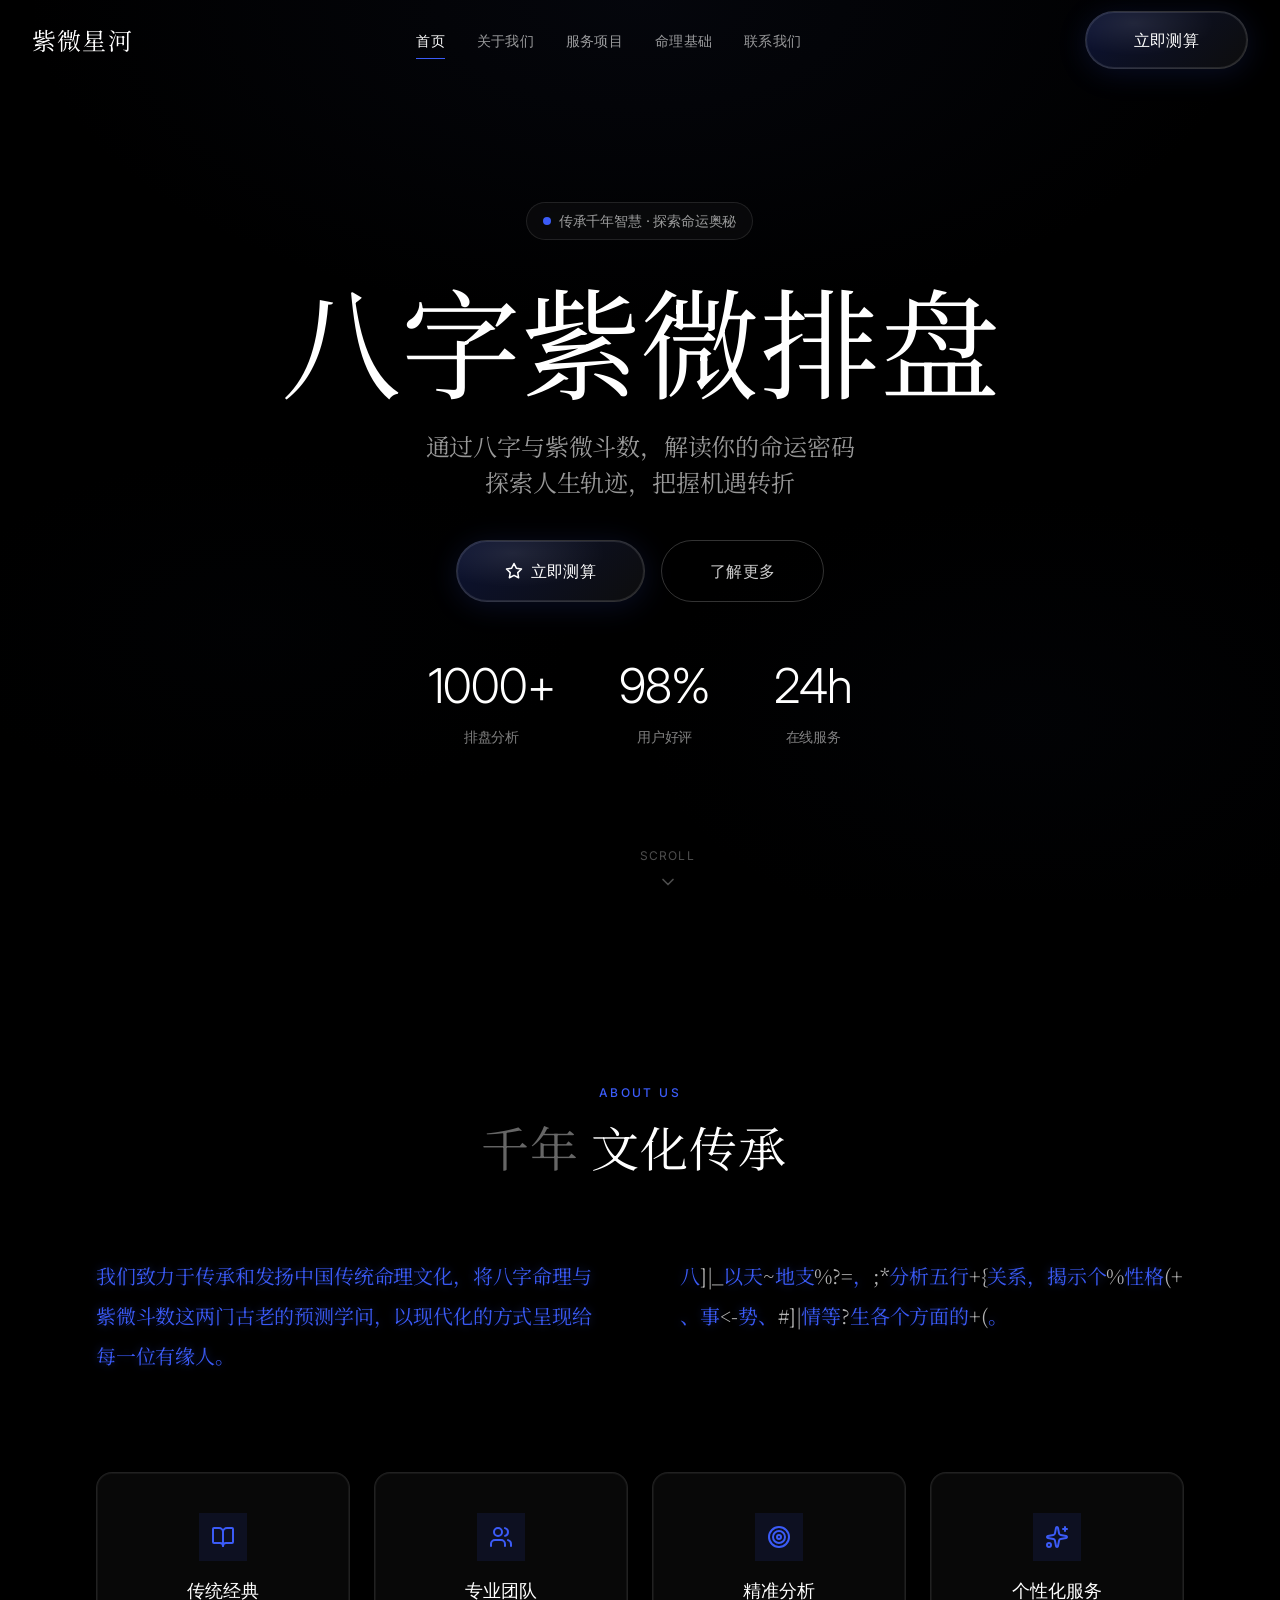
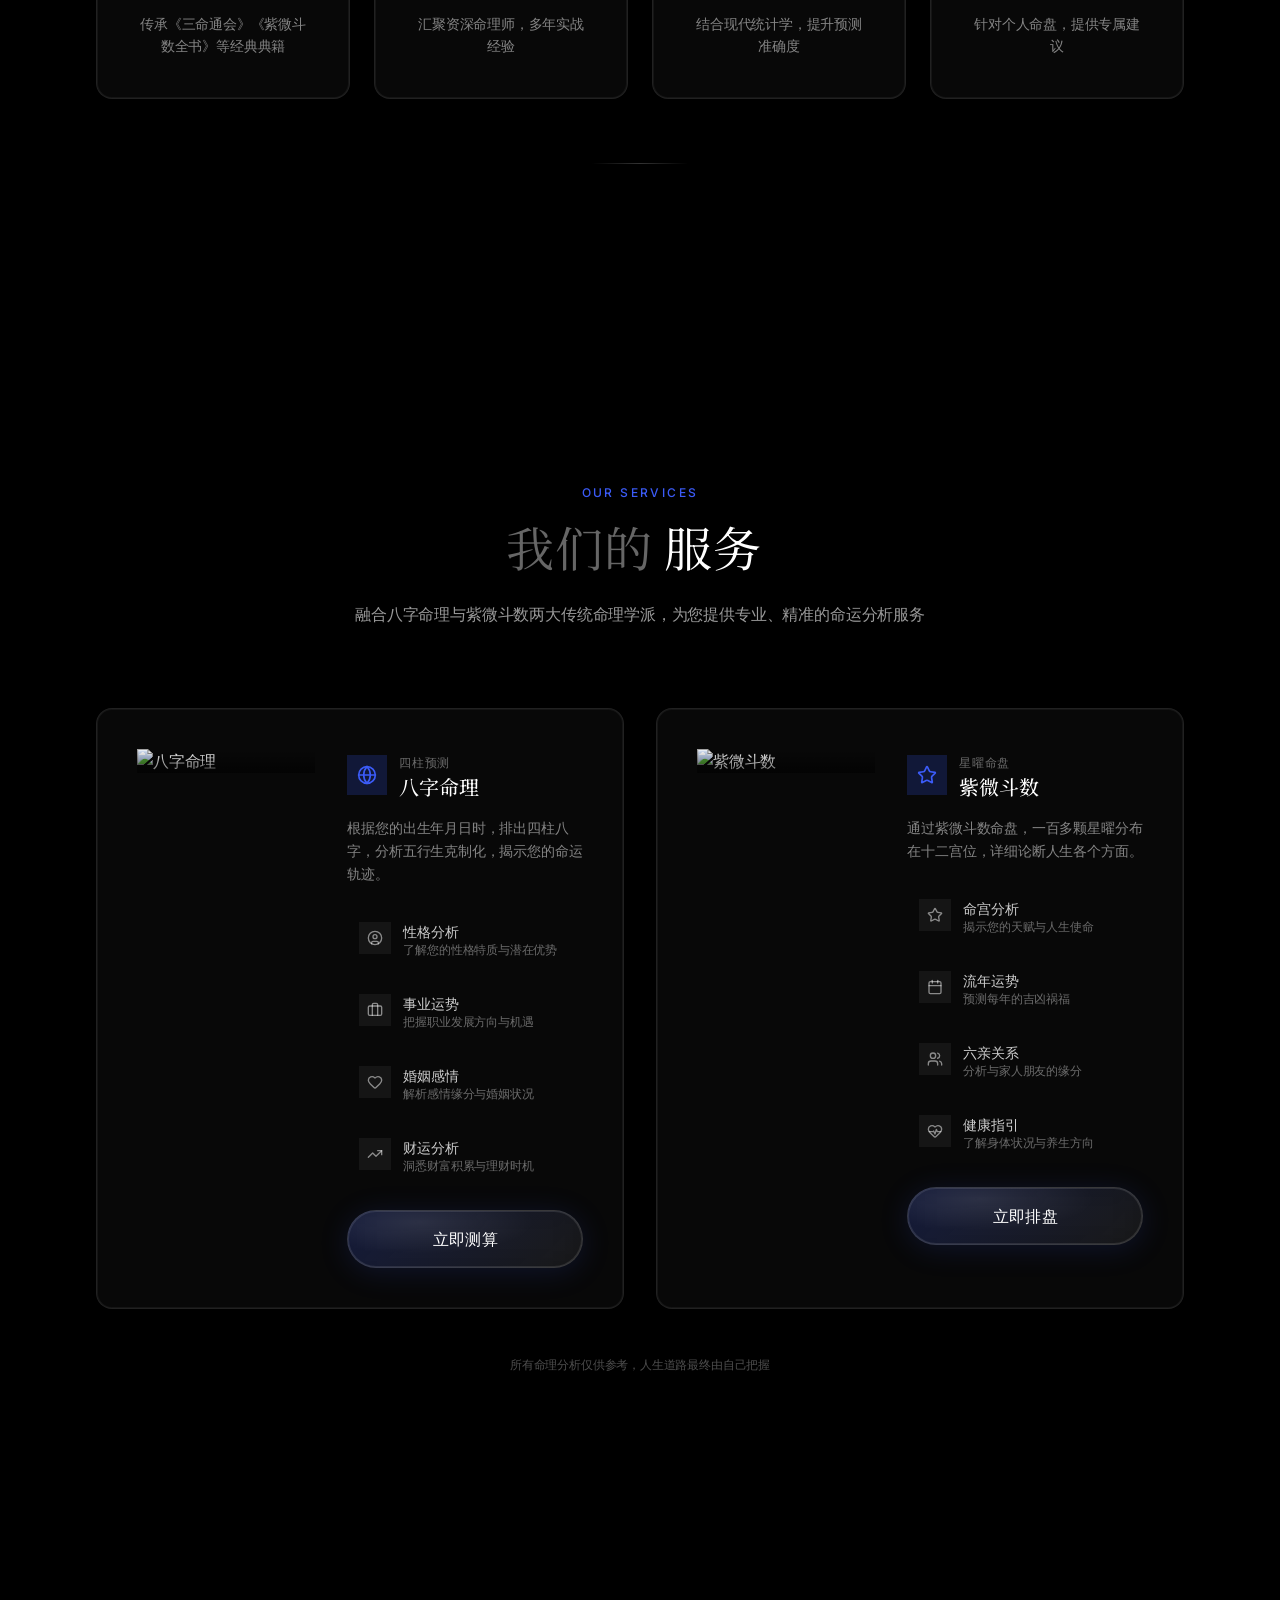
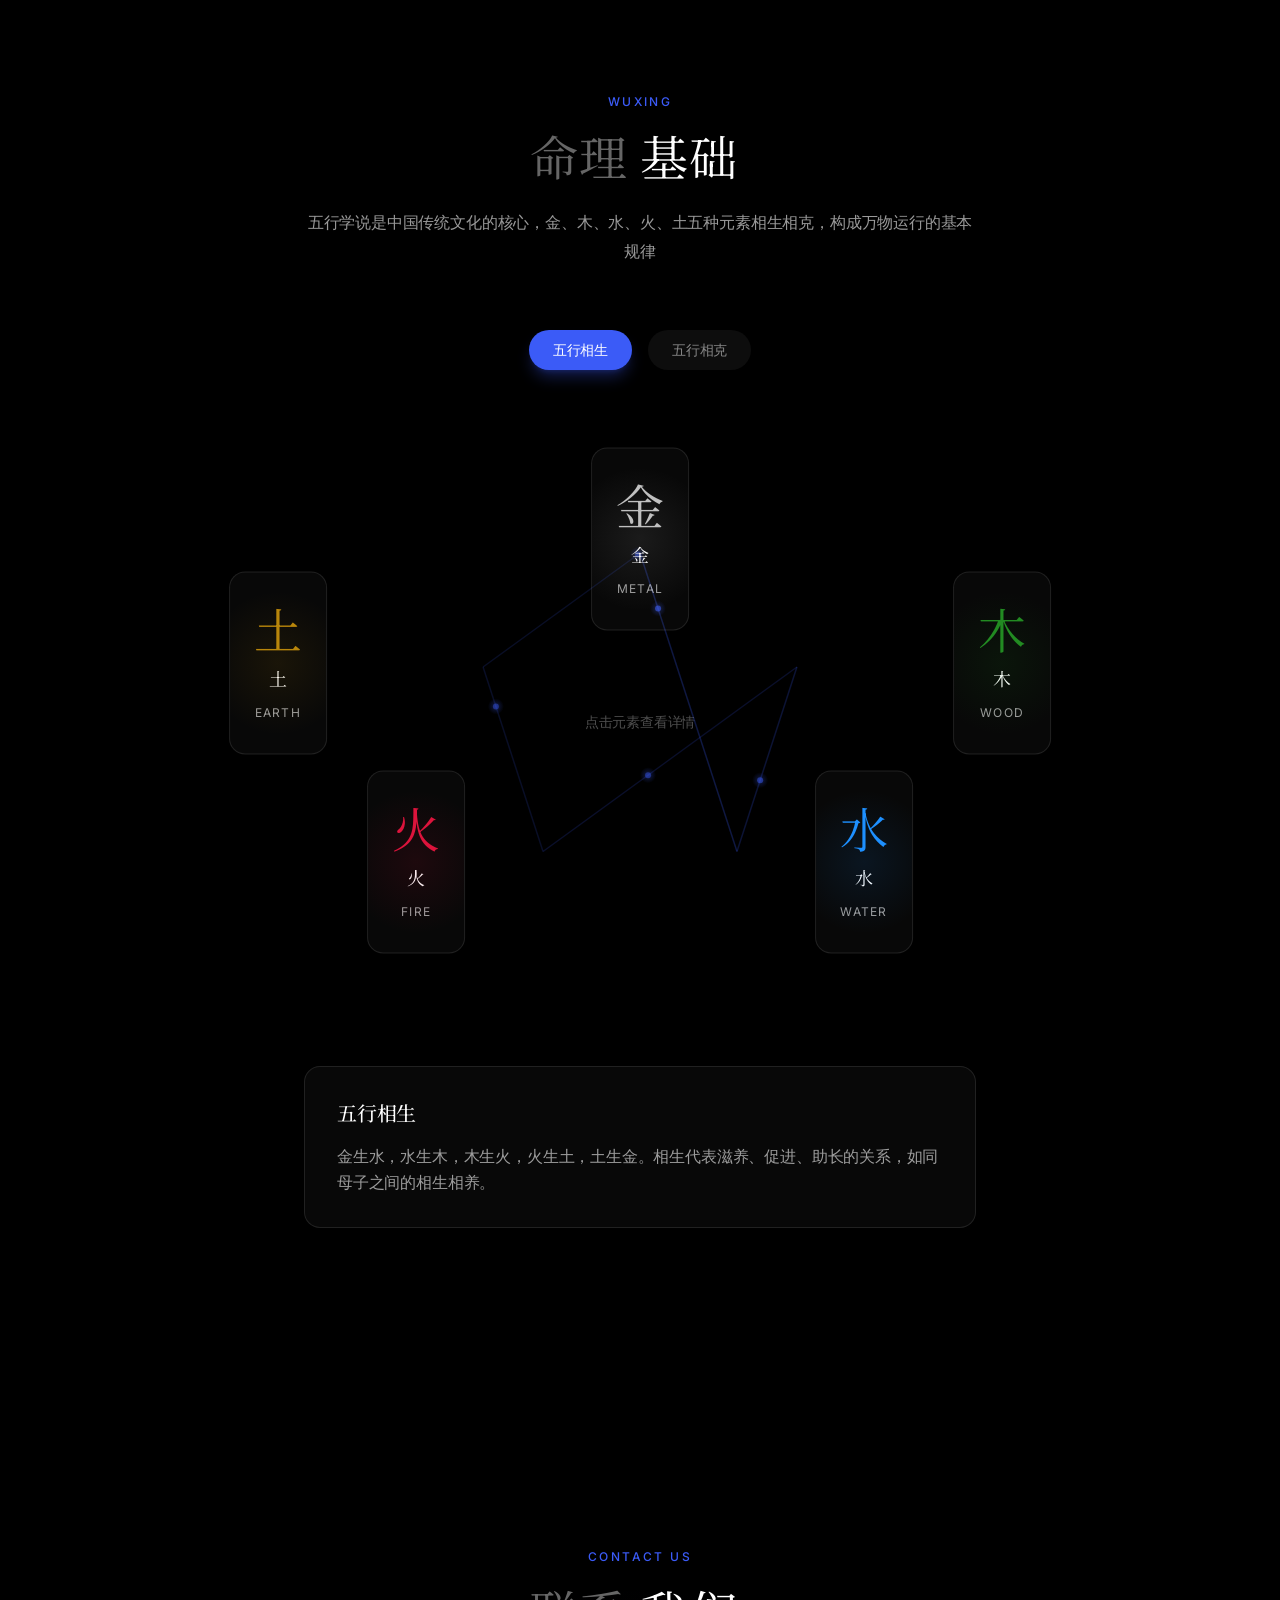
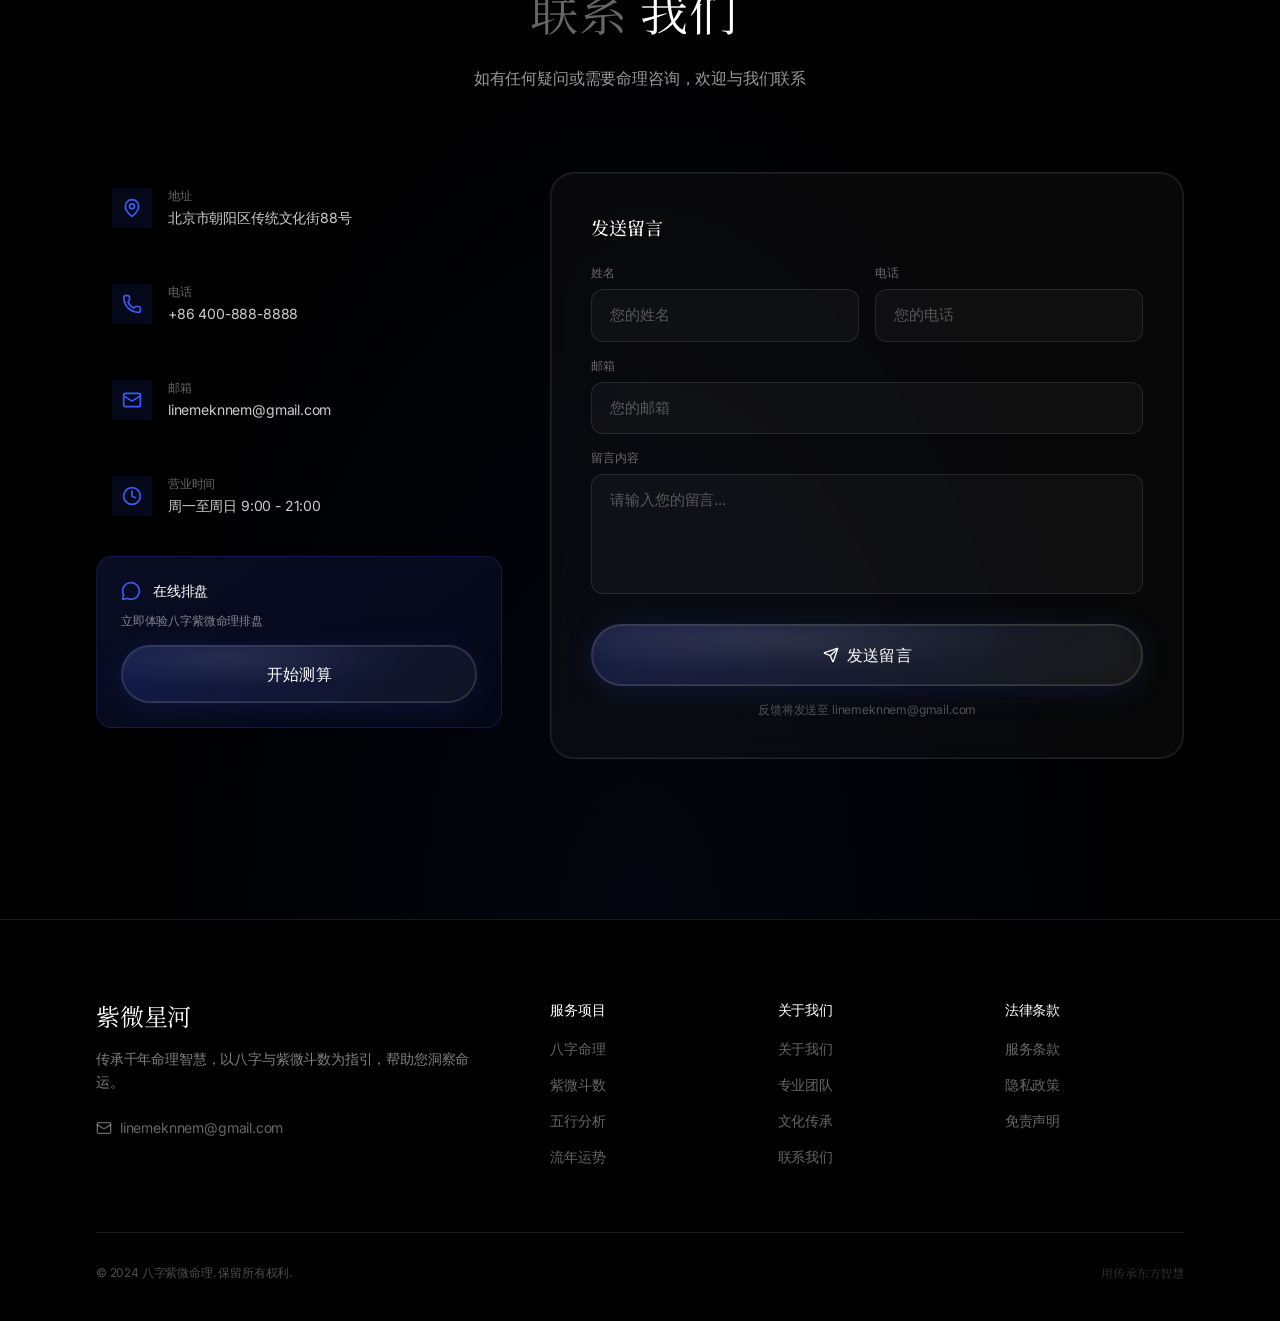
==== commit 11129a9a: "Update index.html" ====
--- a/baziziwei-website/index.html
+++ b/baziziwei-website/index.html
@@ -1,255 +1,20 @@
 <!doctype html>
 <html lang="zh-CN">
-  <head>
-    <meta charset="UTF-8" />
-    <meta name="viewport" content="width=device-width, initial-scale=1.0" />
-    <title>紫微星河 - 八字紫微命理</title>
-    <meta name="description" content="传承千年智慧，探索命运奥秘。八字紫微排盘，解读你的命运密码。" />
-    <link rel="preconnect" href="https://fonts.googleapis.com" />
-    <link rel="preconnect" href="https://fonts.gstatic.com" crossorigin />
-    <link href="https://fonts.googleapis.com/css2?family=Inter:wght@300;400;500;600;700&family=Noto+Serif+SC:wght@400;500;600;700&display=swap" rel="stylesheet" />
-    <link href="https://fonts.googleapis.com/css2?family=SlideFu&display=swap" rel="stylesheet" />
-    <script src="./ai-interpreter.js"></script>
-    <script type="module" crossorigin src="./assets/index-9lBL0tvr.js"></script>
-    <link rel="stylesheet" crossorigin href="./assets/index-BmDX60kD.css">
-  </head>
-  <body>
-    <div id="root"></div>
-  <script>
-// ============================================================
-// AI 智能体初始化
-// 自动在八字/运势/塔罗页面添加 AI 解读按钮
-// ============================================================
-
-window.addEventListener('load', function() {
-  if (!window.AiInterpreter) {
-    console.error('[AI] ai-interpreter.js not loaded');
-    return;
-  }
-
-  // ===== 1. 八字排盘结果页 =====
-  (function initBaziAi() {
-    // 找到"大运走势"标题，在它前面插入 AI 按钮
-    var luckHeadings = document.querySelectorAll('h3');
-    var targetHeading = null;
-    for (var i = 0; i < luckHeadings.length; i++) {
-      if (luckHeadings[i].textContent.indexOf('大运走势') !== -1) {
-        targetHeading = luckHeadings[i];
-        break;
-      }
-    }
-    
-    if (!targetHeading) return;
-    
-    // 创建容器
-    var btnContainer = document.createElement('div');
-    targetHeading.parentNode.insertBefore(btnContainer, targetHeading);
-    
-    // 获取实际的八字数据（从页面中提取）
-    var getBaziData = function() {
-      // 默认数据
-      var data = {
-        gender: 'male',
-        birthYear: 1995,
-        birthMonth: 1,
-        birthDay: 1,
-        birthHour: 12,
-        birthMinute: 0,
-        dayMaster: '壬水',
-        yearPillar: '甲戌',
-        monthPillar: '甲子',
-        dayPillar: '壬辰',
-        hourPillar: '丙午',
-        fiveElements: { metal: 0.3, wood: 3.3, water: 3.3, fire: 3.3, earth: 3.3, most: '木', least: '金' },
-        luckPeriods: [
-          { ageRange: '2-11岁', stem: '乙', branch: '丑' },
-          { ageRange: '12-21岁', stem: '丙', branch: '寅' },
-          { ageRange: '22-31岁', stem: '丁', branch: '卯' },
-          { ageRange: '32-41岁', stem: '戊', branch: '辰' },
-          { ageRange: '42-51岁', stem: '己', branch: '巳' },
-        ],
-      };
-      
-      // 尝试从页面提取实际数据
-      try {
-        // 提取日主
-        var dayMasterEl = document.querySelector('.day-pillar .gan, [data-pillar="day"] .stem');
-        if (dayMasterEl) data.dayMaster = dayMasterEl.textContent.trim();
-        
-        // 提取四柱
-        var pillars = document.querySelectorAll('.pillar, .bazi-pillar');
-        if (pillars.length >= 4) {
-          data.yearPillar = pillars[0].textContent.trim();
-          data.monthPillar = pillars[1].textContent.trim();
-          data.dayPillar = pillars[2].textContent.trim();
-          data.hourPillar = pillars[3].textContent.trim();
-        }
-        
-        // 提取性别
-        var genderEl = document.querySelector('.gender-info, [data-gender]');
-        if (genderEl) {
-          var gText = genderEl.textContent.trim();
-          data.gender = gText.indexOf('女') !== -1 ? 'female' : 'male';
-        }
-      } catch(e) { /* 使用默认数据 */ }
-      
-      return data;
-    };
-    
-    window.AiInterpreter.addBaziInterpret(btnContainer, getBaziData());
-  })();
-
-  // ===== 2. 运势分析页 =====
-  (function initYunshiAi() {
-    var yunshiSections = [
-      { type: '性格分析', keyword: '性格分析' },
-      { type: '事业运势', keyword: '事业运势' },
-      { type: '婚姻感情', keyword: '婚姻感情' },
-      { type: '财运分析', keyword: '财运分析' },
-      { type: '健康指引', keyword: '健康指引' },
-    ];
-    
-    yunshiSections.forEach(function(section) {
-      // 查找每个运势分类的标题
-      var headings = document.querySelectorAll('h3, h2');
-      var target = null;
-      for (var i = 0; i < headings.length; i++) {
-        if (headings[i].textContent.indexOf(section.keyword) !== -1) {
-          target = headings[i];
-          break;
-        }
-      }
-      
-      if (!target || !target.parentElement) return;
-      
-      // 创建按钮容器
-      var container = document.createElement('div');
-      container.style.marginTop = '12px';
-      target.parentElement.appendChild(container);
-      
-      // 基础运势数据
-      var yunshiData = {
-        type: section.type,
-        dayMaster: '壬水',
-        yearPillar: '甲戌',
-        monthPillar: '甲子',
-        dayPillar: '壬辰',
-        hourPillar: '丙午',
-        fiveElements: { metal: 0.3, wood: 3.3, water: 3.3, fire: 3.3, earth: 3.3, most: '木', least: '金' },
-        currentLuck: '戊辰',
-        ageRange: '32-41岁',
-      };
-      
-      window.AiInterpreter.addYunshiInterpret(container, yunshiData);
-    });
-  })();
-
-  // ===== 3. 塔罗占卜结果页 =====
-  (function initTarotAi() {
-    // 查找塔罗牌阵区域
-    var tarotKeywords = ['牌阵', '塔罗', 'Tarot', 'tarot'];
-    var allHeadings = document.querySelectorAll('h3, h2, h1');
-    var tarotHeading = null;
-    
-    for (var i = 0; i < allHeadings.length; i++) {
-      var text = allHeadings[i].textContent;
-      for (var j = 0; j < tarotKeywords.length; j++) {
-        if (text.indexOf(tarotKeywords[j]) !== -1) {
-          tarotHeading = allHeadings[i];
-          break;
-        }
-      }
-      if (tarotHeading) break;
-    }
-    
-    if (!tarotHeading || !tarotHeading.parentElement) return;
-    
-    // 创建按钮容器
-    var container = document.createElement('div');
-    container.style.marginTop = '16px';
-    tarotHeading.parentElement.appendChild(container);
-    
-    // 获取塔罗牌数据（从页面提取或默认）
-    var getTarotData = function() {
-      var data = {
-        spreadType: '三张牌阵',
-        cards: [
-          { name: '倒吊人', position: '过去', reversed: false },
-          { name: '星星', position: '现在', reversed: false },
-          { name: '月亮', position: '未来', reversed: true },
-        ],
-      };
-      
-      try {
-        // 尝试从页面提取牌名
-        var cardEls = document.querySelectorAll('.tarot-card, .card-name, [data-card]');
-        if (cardEls.length > 0) {
-          data.cards = [];
-          cardEls.forEach(function(el, idx) {
-            var name = el.textContent.trim();
-            var positions = ['过去', '现在', '未来'];
-            data.cards.push({
-              name: name,
-              position: positions[idx] || '',
-              reversed: el.classList.contains('reversed') || el.textContent.indexOf('逆位') !== -1,
-            });
-          });
-        }
-        
-        // 提取牌阵类型
-        var spreadEl = document.querySelector('.spread-type, [data-spread]');
-        if (spreadEl) data.spreadType = spreadEl.textContent.trim();
-      } catch(e) { /* 使用默认数据 */ }
-      
-      return data;
-    };
-    
-    window.AiInterpreter.addTarotInterpret(container, getTarotData());
-  })();
-
-});
-</script>
-    <!-- 隐藏地址电话等不需要的内容 -->
-<script>
-(function removeUnwantedContent() {
-  // 页面加载后执行
-  window.addEventListener('load', function() {
-    setTimeout(function() {
-      // 1. 删除地址
-      var addressEls = document.querySelectorAll('*');
-      addressEls.forEach(function(el) {
-        if (el.children.length === 0 && el.textContent.indexOf('北京市朝阳区传统文化街88号') !== -1) {
-          var parent = el.parentElement;
-          if (parent) parent.style.display = 'none';
-        }
-      });
-      
-      // 2. 删除电话
-      addressEls.forEach(function(el) {
-        if (el.children.length === 0 && el.textContent.indexOf('+86 400-888-8888') !== -1) {
-          var parent = el.parentElement;
-          if (parent) parent.style.display = 'none';
-        }
-      });
-      
-      // 3. 删除营业时间
-      addressEls.forEach(function(el) {
-        if (el.children.length === 0 && el.textContent.indexOf('周一至周日') !== -1) {
-          var parent = el.parentElement;
-          if (parent) parent.style.display = 'none';
-        }
-      });
-      
-      // 4. 删除"传承千年命理智慧..."footer文字
-      addressEls.forEach(function(el) {
-        if (el.children.length === 0 && el.textContent.indexOf('传承千年命理智慧') !== -1) {
-          var parent = el.parentElement;
-          if (parent) parent.style.display = 'none';
-        }
-      });
-    }, 1000); // 等待1秒让页面渲染完成
-  });
-})();
-</script>
-  </body>
+<head>
+  <meta charset="UTF-8" />
+n  <meta name="viewport" content="width=device-width, initial-scale=1.0" />
+  <title>紫微星河 - 八字紫微命理</title>
+  <meta name="description" content="传承千年智慧，探索命运奥秘。八字紫微排盘，解读你的命运密码。" />
+  <link rel="preconnect" href="https://fonts.googleapis.com" />
+  <link rel="preconnect" href="https://fonts.gstatic.com" crossorigin />
+  <link href="https://fonts.googleapis.com/css2?family=Inter:wght@300;400;500;600;700&family=Noto+Serif+SC:wght@400;500;600;700&display=swap" rel="stylesheet" />
+  <link href="https://fonts.googleapis.com/css2?family=SlideFu&display=swap" rel="stylesheet" />
+  <!-- AI 智能体模块 -->
+  <script src="./ai-interpreter.js"></script>
+  <script type="module" crossorigin src="./assets/index-9lBL0tvr.js"></script>
+  <link rel="stylesheet" crossorigin href="./assets/index-BmDX60kD.css">
+</head>
+<body>
+  <div id="root"></div>
+</body>
 </html>
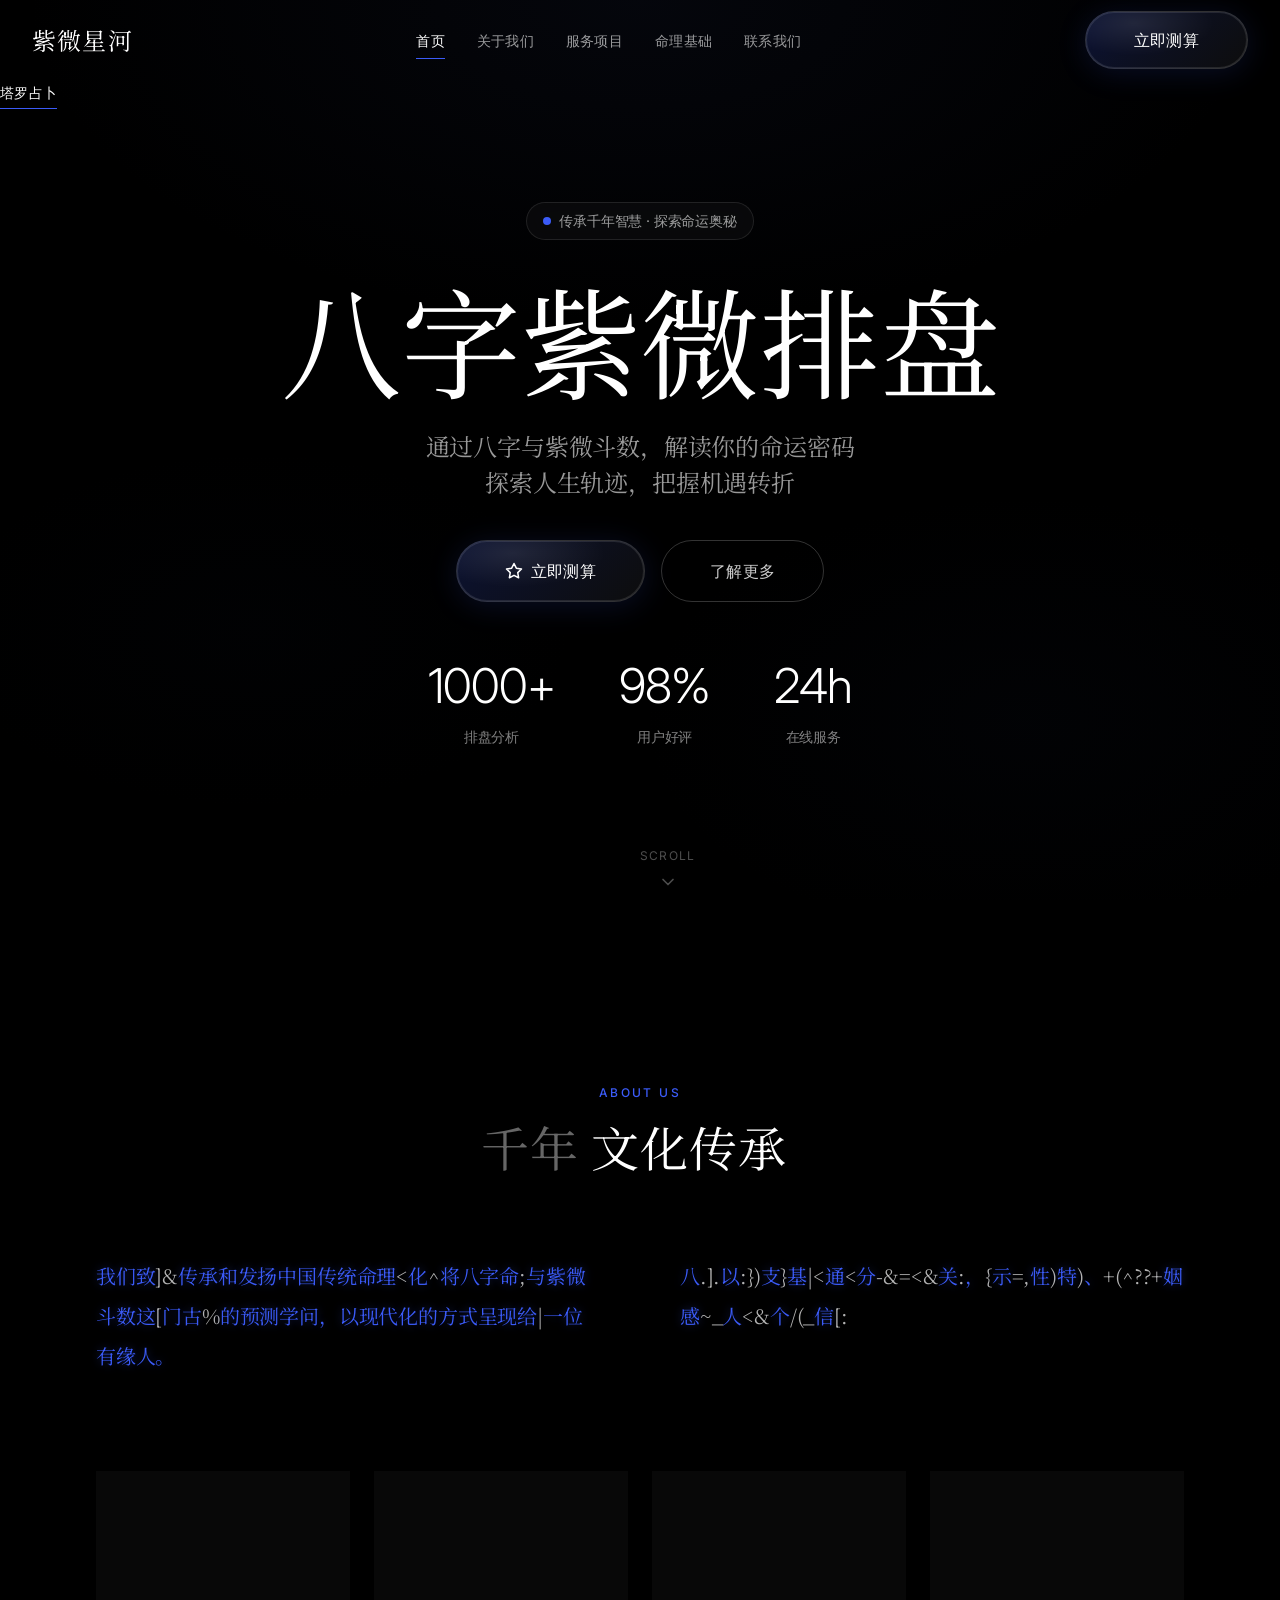
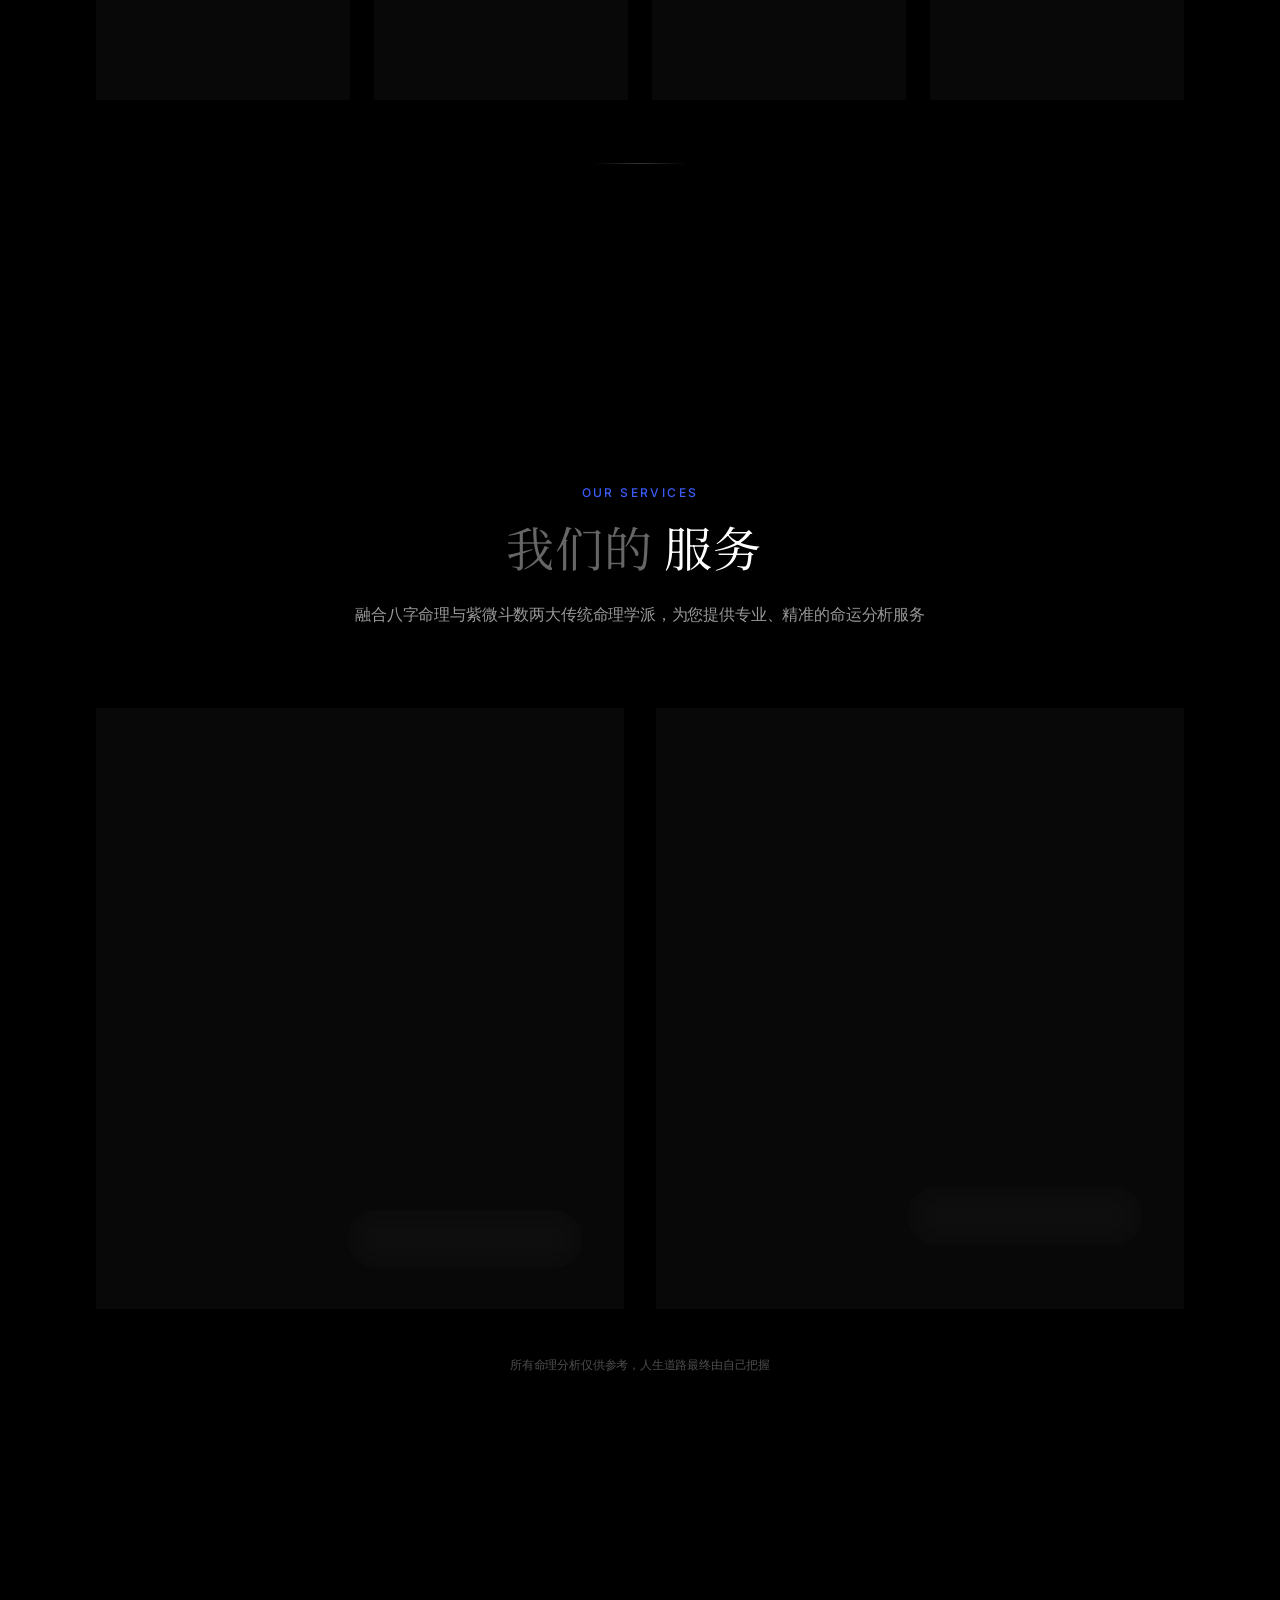
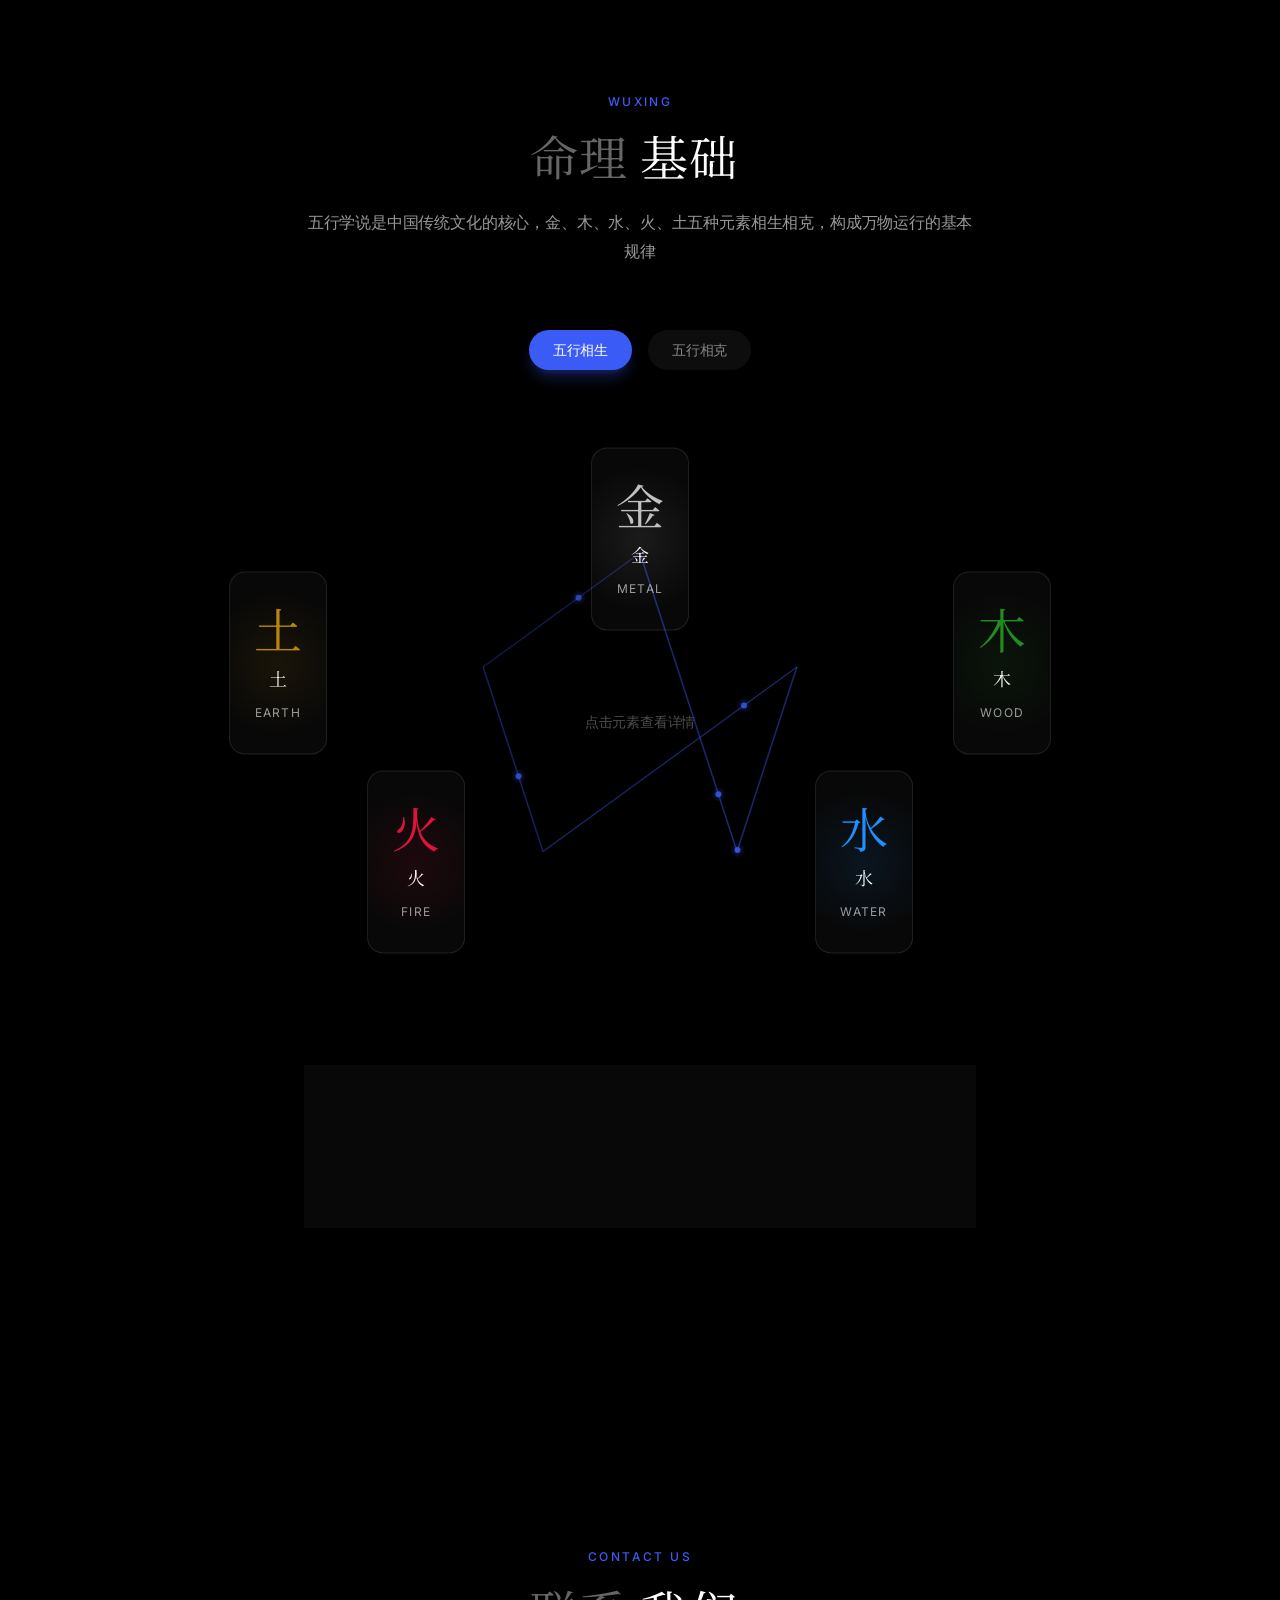
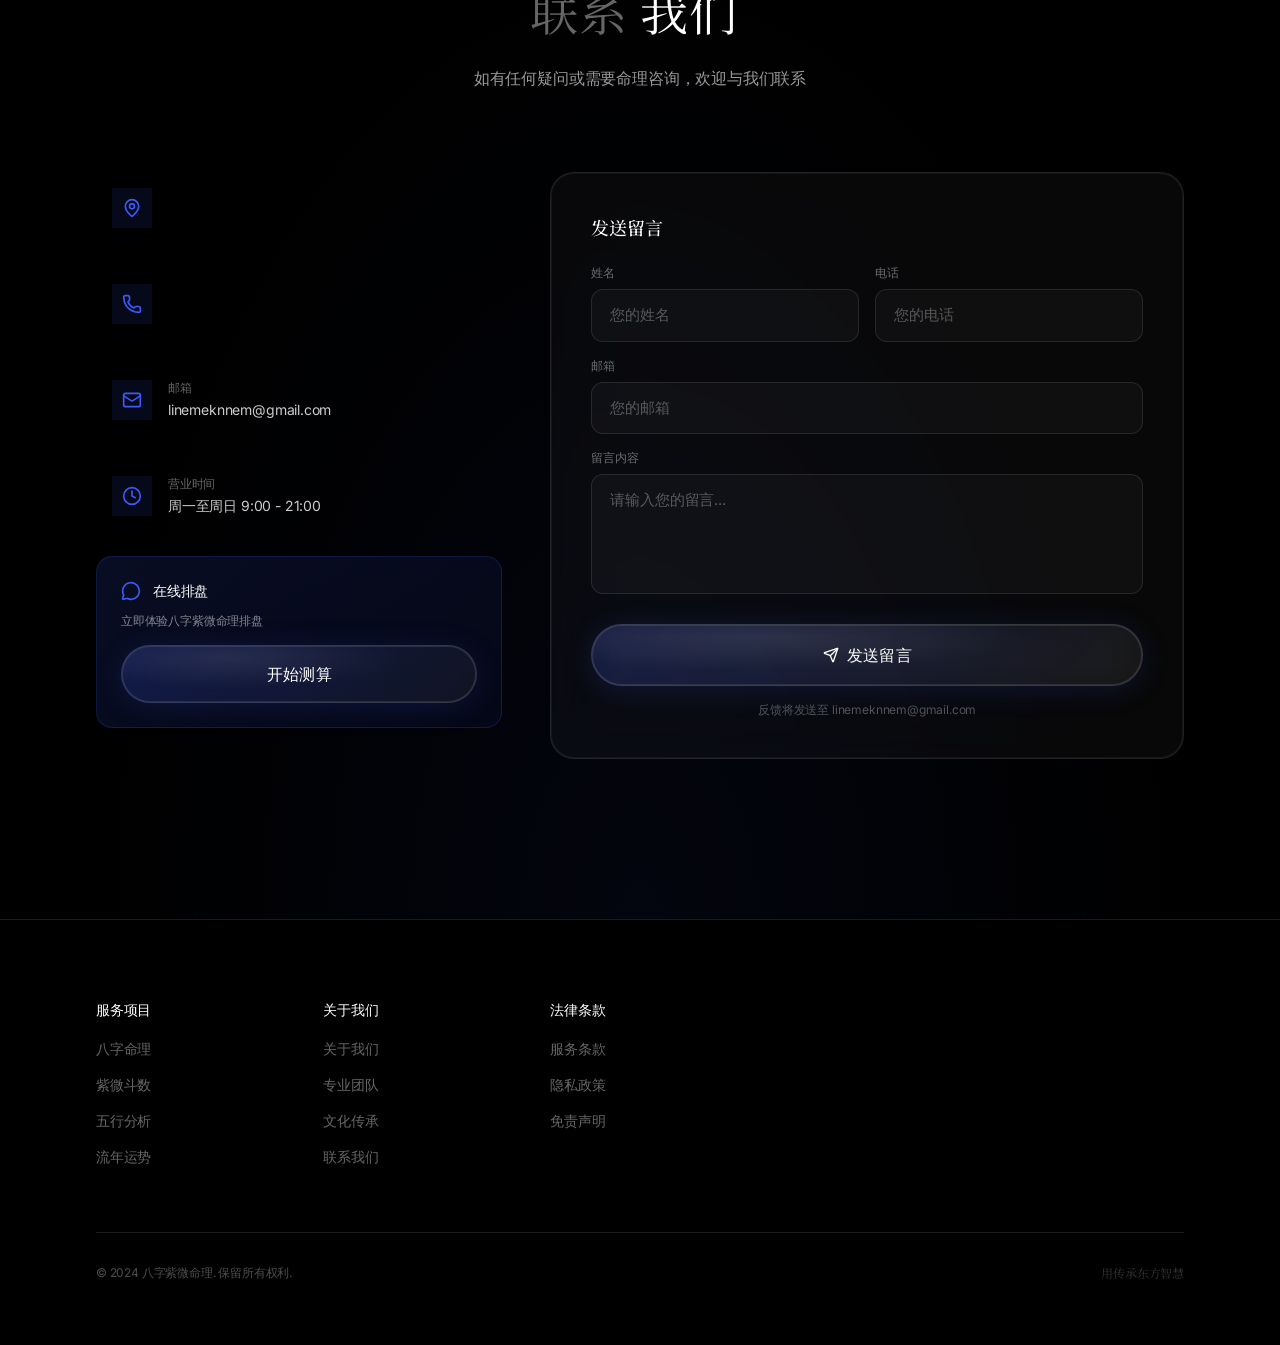
==== commit 44dafa50: "Update index.html" ====
--- a/baziziwei-website/index.html
+++ b/baziziwei-website/index.html
@@ -3,18 +3,19 @@
 <head>
   <meta charset="UTF-8" />
 n  <meta name="viewport" content="width=device-width, initial-scale=1.0" />
-  <title>紫微星河 - 八字紫微命理</title>
-  <meta name="description" content="传承千年智慧，探索命运奥秘。八字紫微排盘，解读你的命运密码。" />
-  <link rel="preconnect" href="https://fonts.googleapis.com" />
-  <link rel="preconnect" href="https://fonts.gstatic.com" crossorigin />
-  <link href="https://fonts.googleapis.com/css2?family=Inter:wght@300;400;500;600;700&family=Noto+Serif+SC:wght@400;500;600;700&display=swap" rel="stylesheet" />
-  <link href="https://fonts.googleapis.com/css2?family=SlideFu&display=swap" rel="stylesheet" />
-  <!-- AI 智能体模块 -->
-  <script src="./ai-interpreter.js"></script>
-  <script type="module" crossorigin src="./assets/index-9lBL0tvr.js"></script>
-  <link rel="stylesheet" crossorigin href="./assets/index-BmDX60kD.css">
-</head>
-<body>
-  <div id="root"></div>
-</body>
-</html>
+n  <title>紫微星河 - 八字紫微命理</title>
+n  <meta name="description" content="传承千年智慧，探索命运奥秘。八字紫微排盘，解读你的命运密码。" />
+n  <link rel="preconnect" href="https://fonts.googleapis.com" />
+n  <link rel="preconnect" href="https://fonts.gstatic.com" crossorigin />
+n  <link href="https://fonts.googleapis.com/css2?family=Inter:wght@300;400;500;600;700&family=Noto+Serif+SC:wght@400;500;600;700&display=swap" rel="stylesheet" />
+n  <link href="https://fonts.googleapis.com/css2?family=SlideFu&display=swap" rel="stylesheet" />
+n  <!-- AI 智能体模块 -->
+n  <script src="./ai-interpreter.js"></script>
+n  <link rel="stylesheet" href="./style-override.css" />
+n  <script type="module" crossorigin src="./assets/index-9lBL0tvr.js"></script>
+n  <link rel="stylesheet" crossorigin href="./assets/index-BmDX60kD.css">
+n</head>
+n<body>
+n  <div id="root"></div>
+n</body>
+n</html>
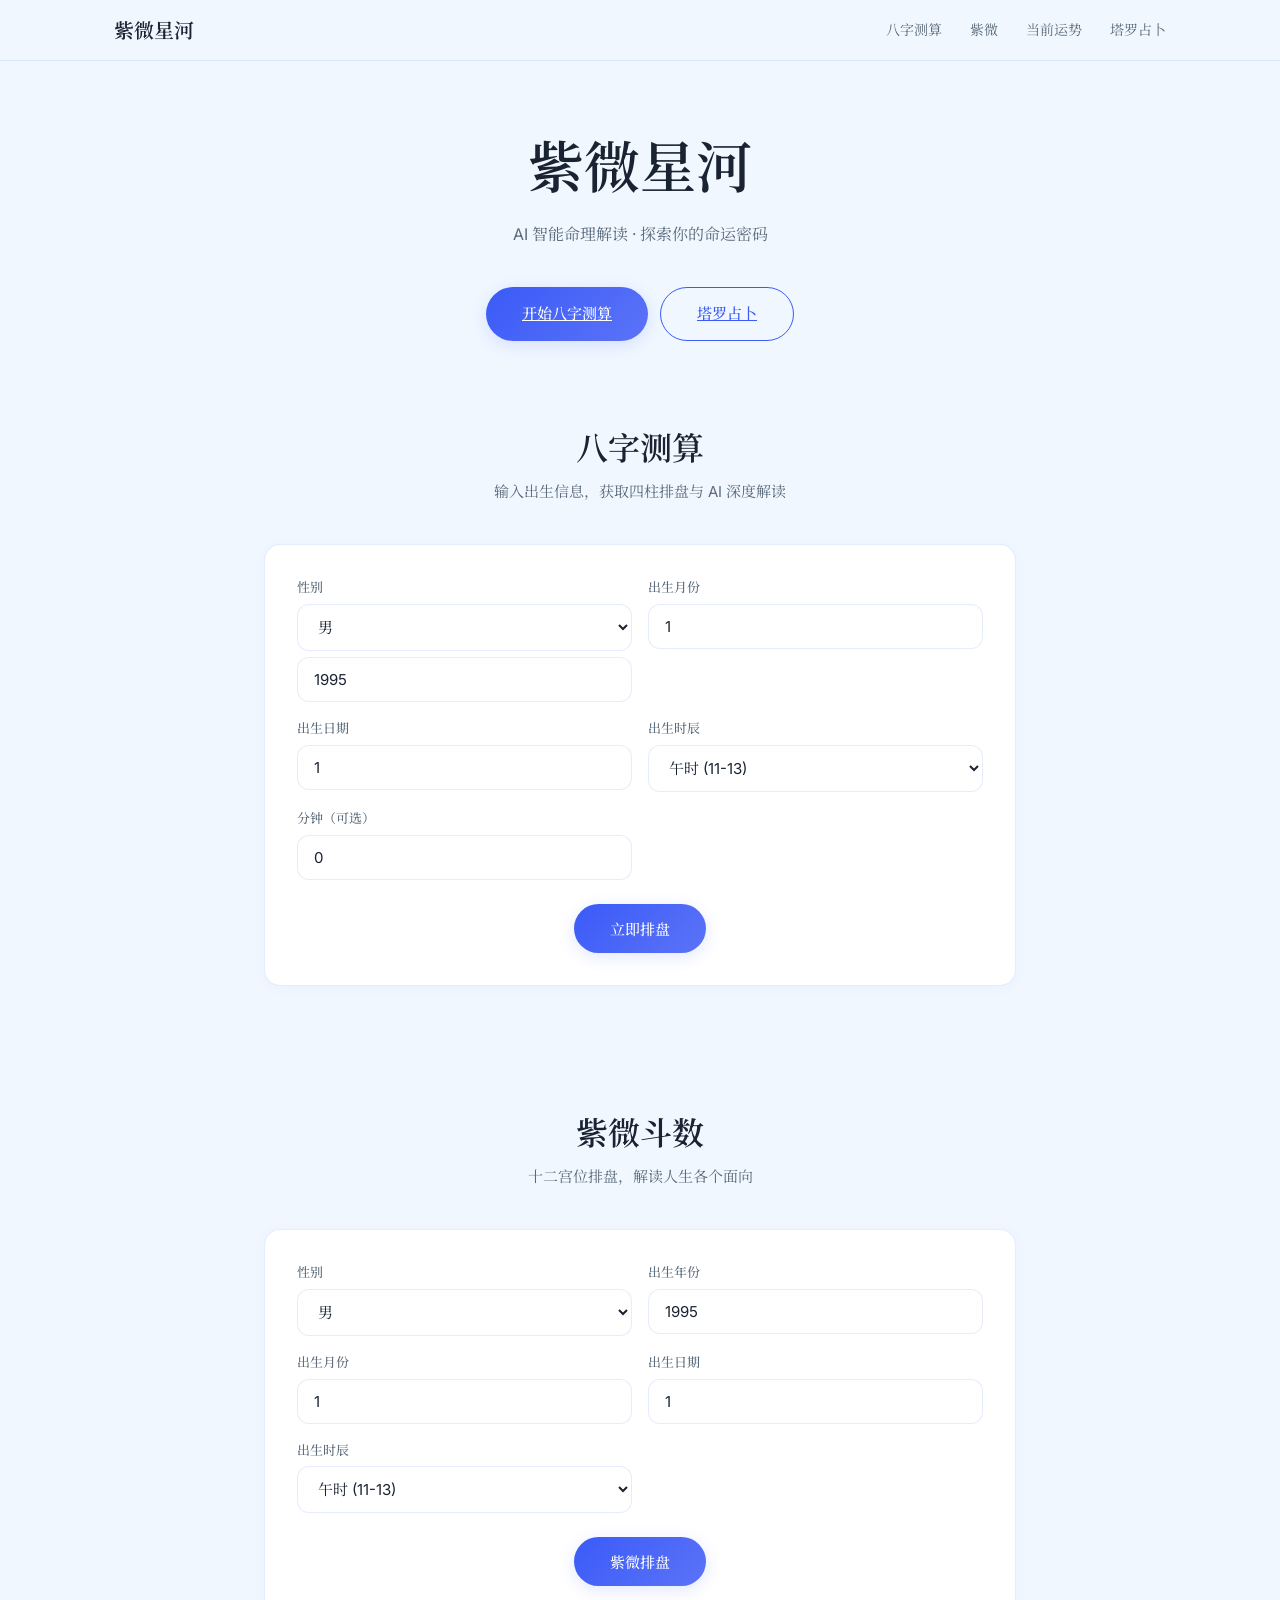
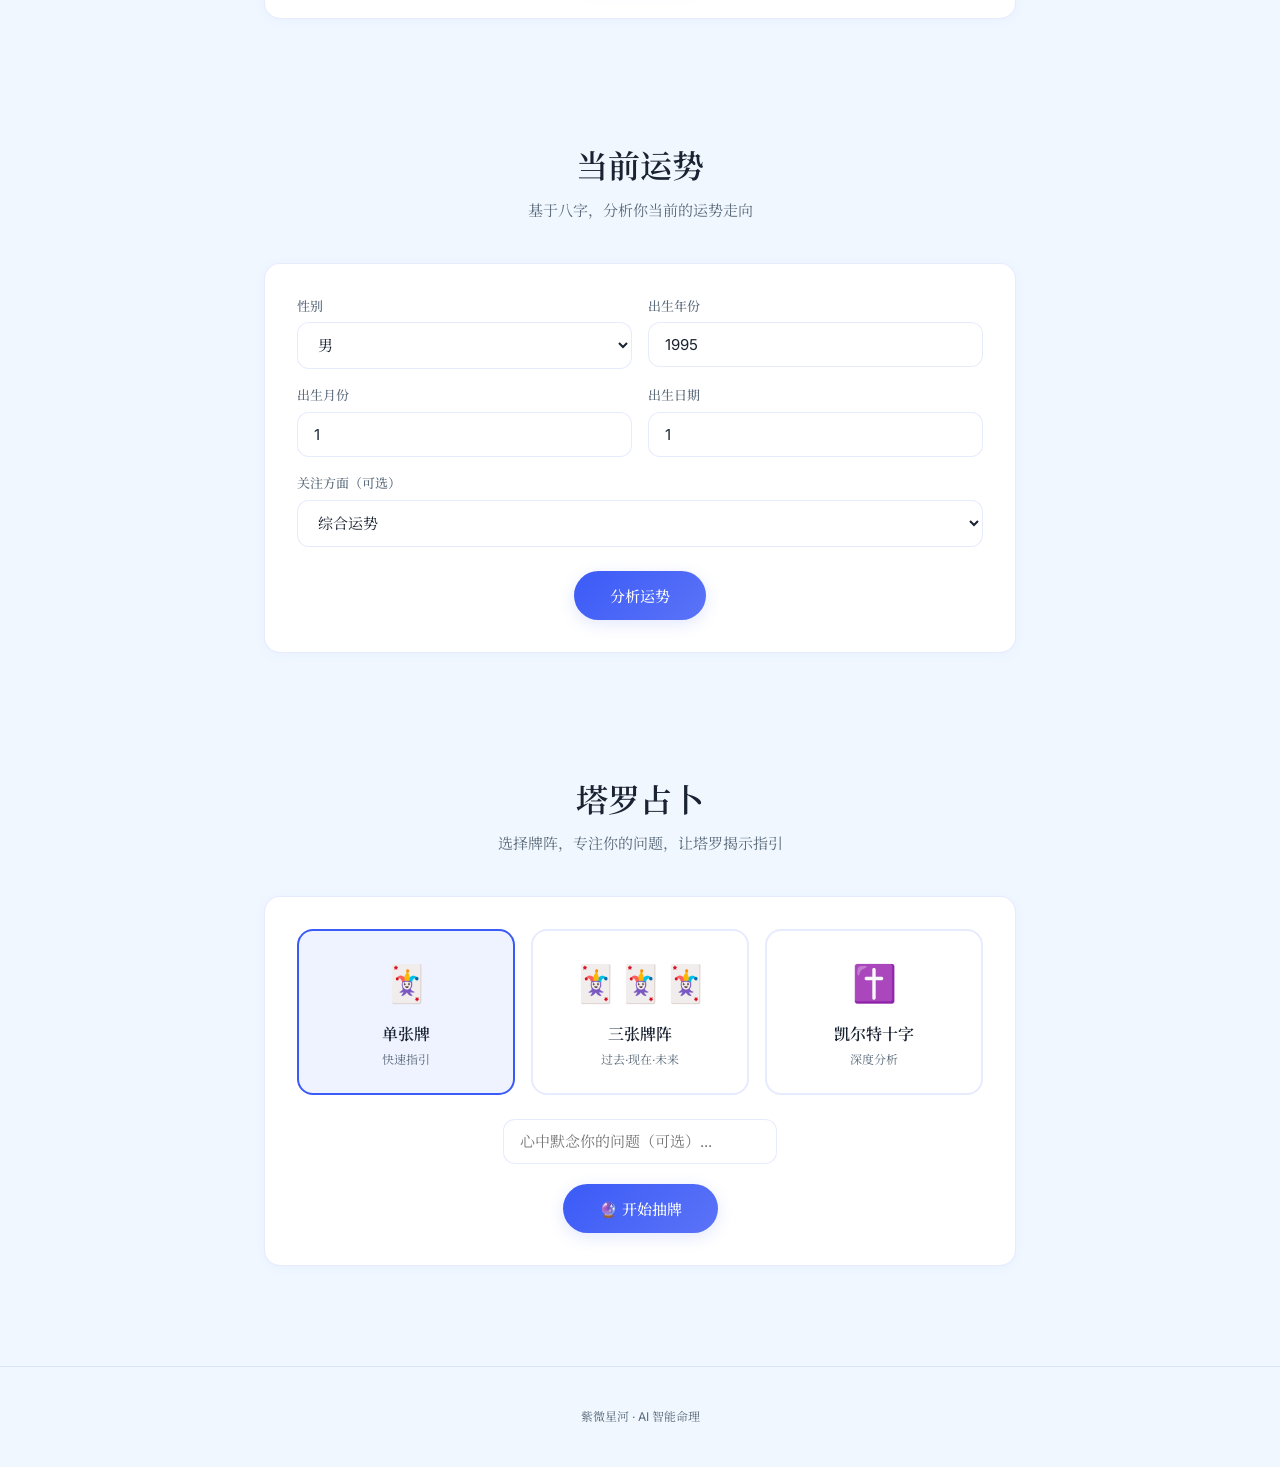
==== commit 383beb87: "Complete rebuild - 4 features with AI" ====
--- a/baziziwei-website/index.html
+++ b/baziziwei-website/index.html
@@ -2,20 +2,859 @@
 <html lang="zh-CN">
 <head>
   <meta charset="UTF-8" />
-n  <meta name="viewport" content="width=device-width, initial-scale=1.0" />
-n  <title>紫微星河 - 八字紫微命理</title>
-n  <meta name="description" content="传承千年智慧，探索命运奥秘。八字紫微排盘，解读你的命运密码。" />
-n  <link rel="preconnect" href="https://fonts.googleapis.com" />
-n  <link rel="preconnect" href="https://fonts.gstatic.com" crossorigin />
-n  <link href="https://fonts.googleapis.com/css2?family=Inter:wght@300;400;500;600;700&family=Noto+Serif+SC:wght@400;500;600;700&display=swap" rel="stylesheet" />
-n  <link href="https://fonts.googleapis.com/css2?family=SlideFu&display=swap" rel="stylesheet" />
-n  <!-- AI 智能体模块 -->
-n  <script src="./ai-interpreter.js"></script>
-n  <link rel="stylesheet" href="./style-override.css" />
-n  <script type="module" crossorigin src="./assets/index-9lBL0tvr.js"></script>
-n  <link rel="stylesheet" crossorigin href="./assets/index-BmDX60kD.css">
-n</head>
-n<body>
-n  <div id="root"></div>
-n</body>
-n</html>
+  <meta name="viewport" content="width=device-width, initial-scale=1.0" />
+  <title>紫微星河 - AI智能命理</title>
+  <link rel="preconnect" href="https://fonts.googleapis.com" />
+  <link rel="preconnect" href="https://fonts.gstatic.com" crossorigin />
+  <link href="https://fonts.googleapis.com/css2?family=Inter:wght@300;400;500;600;700&family=Noto+Serif+SC:wght@400;500;600;700&display=swap" rel="stylesheet" />
+  <style>
+    :root {
+      --bg: #F0F7FF;
+      --bg-card: #FFFFFF;
+      --text: #1a2332;
+      --text-secondary: #5a6a7a;
+      --accent: #3B5BF7;
+      --accent-light: rgba(59,91,247,0.08);
+      --accent-glow: rgba(59,91,247,0.15);
+      --border: rgba(59,91,247,0.12);
+      --radius: 16px;
+      --font-body: "Inter", "Noto Serif SC", -apple-system, sans-serif;
+      --font-display: "Noto Serif SC", serif;
+    }
+
+    * { margin:0; padding:0; box-sizing:border-box; }
+    html { scroll-behavior:smooth; }
+    body {
+      background: var(--bg);
+      color: var(--text);
+      font-family: var(--font-body);
+      line-height: 1.6;
+      -webkit-font-smoothing: antialiased;
+    }
+
+    /* ===== 导航 ===== */
+    .nav {
+      position: fixed; top:0; left:0; right:0; z-index:1000;
+      background: rgba(240,247,255,0.85);
+      backdrop-filter: blur(20px);
+      border-bottom: 1px solid var(--border);
+    }
+    .nav-inner {
+      max-width: 1100px; margin:0 auto;
+      display: flex; align-items: center; justify-content: space-between;
+      padding: 0 24px; height: 60px;
+    }
+    .nav-brand { font-family: var(--font-display); font-size: 20px; font-weight: 600; color: var(--text); text-decoration: none; }
+    .nav-links { display: flex; gap: 28px; }
+    .nav-link { color: var(--text-secondary); font-size: 14px; text-decoration: none; transition: color 0.3s; cursor: pointer; background:none; border:none; font-family: inherit; }
+    .nav-link:hover { color: var(--accent); }
+
+    /* ===== 页面区域 ===== */
+    .section {
+      max-width: 800px; margin: 0 auto;
+      padding: 80px 24px 40px;
+    }
+    .section-title {
+      font-family: var(--font-display);
+      font-size: 32px; font-weight: 600;
+      text-align: center; margin-bottom: 8px;
+    }
+    .section-subtitle {
+      text-align: center; color: var(--text-secondary);
+      font-size: 15px; margin-bottom: 40px;
+    }
+
+    /* ===== 表单 ===== */
+    .form-grid {
+      display: grid;
+      grid-template-columns: 1fr 1fr;
+      gap: 16px;
+    }
+    .form-group { display: flex; flex-direction: column; gap: 6px; }
+    .form-label { font-size: 13px; font-weight: 500; color: var(--text-secondary); }
+    .form-input, .form-select {
+      padding: 12px 16px; border-radius: 12px;
+      border: 1px solid var(--border); background: var(--bg-card);
+      color: var(--text); font-size: 15px; font-family: inherit;
+      outline: none; transition: all 0.3s;
+    }
+    .form-input:focus, .form-select:focus {
+      border-color: var(--accent);
+      box-shadow: 0 0 0 3px var(--accent-glow);
+    }
+    .form-full { grid-column: 1 / -1; }
+
+    /* ===== 按钮 ===== */
+    .btn {
+      display: inline-flex; align-items: center; justify-content: center; gap: 8px;
+      padding: 14px 36px; border-radius: 60px; border: none;
+      background: linear-gradient(135deg, var(--accent), #5B73F7);
+      color: #fff; font-size: 15px; font-weight: 500;
+      font-family: inherit; cursor: pointer;
+      box-shadow: 0 4px 16px var(--accent-glow);
+      transition: all 0.3s ease;
+    }
+    .btn:hover { transform: translateY(-2px); box-shadow: 0 6px 24px rgba(59,91,247,0.3); }
+    .btn:disabled { opacity: 0.5; cursor: wait; }
+    .btn-outline {
+      background: transparent; color: var(--accent);
+      border: 1px solid var(--accent);
+      box-shadow: none;
+    }
+    .btn-outline:hover { background: var(--accent-light); }
+
+    /* ===== 卡片 ===== */
+    .card {
+      background: var(--bg-card);
+      border: 1px solid var(--border);
+      border-radius: var(--radius);
+      padding: 32px;
+      box-shadow: 0 2px 12px rgba(59,91,247,0.04);
+    }
+
+    /* ===== 结果展示 ===== */
+    .result-area { margin-top: 32px; display: none; }
+    .result-area.active { display: block; animation: fadeIn 0.5s ease; }
+    @keyframes fadeIn { from { opacity:0; transform: translateY(12px); } to { opacity:1; transform: translateY(0); } }
+
+    .pillars-grid {
+      display: grid; grid-template-columns: repeat(4, 1fr); gap: 12px;
+      margin: 20px 0;
+    }
+    .pillar-card {
+      background: var(--accent-light); border: 1px solid var(--border);
+      border-radius: 12px; padding: 16px; text-align: center;
+    }
+    .pillar-label { font-size: 11px; color: var(--text-secondary); margin-bottom: 4px; }
+    .pillar-value { font-family: var(--font-display); font-size: 22px; font-weight: 600; color: var(--accent); }
+    .pillar-hidden { font-size: 11px; color: var(--text-secondary); margin-top: 4px; }
+
+    /* ===== AI按钮 ===== */
+    .ai-btn-wrap { display: flex; justify-content: center; margin: 24px 0; }
+
+    /* ===== 塔罗 ===== */
+    .tarot-spread-grid {
+      display: grid; grid-template-columns: repeat(3, 1fr); gap: 16px;
+      margin-bottom: 24px;
+    }
+    .spread-option {
+      background: var(--bg-card); border: 2px solid var(--border);
+      border-radius: var(--radius); padding: 24px;
+      text-align: center; cursor: pointer; transition: all 0.3s;
+    }
+    .spread-option:hover { border-color: var(--accent); transform: translateY(-4px); box-shadow: 0 8px 24px var(--accent-glow); }
+    .spread-option.selected { border-color: var(--accent); background: var(--accent-light); }
+    .spread-icon { font-size: 36px; margin-bottom: 8px; }
+    .spread-name { font-family: var(--font-display); font-size: 16px; font-weight: 600; }
+    .spread-desc { font-size: 12px; color: var(--text-secondary); margin-top: 4px; }
+
+    .tarot-cards-area {
+      display: flex; justify-content: center; gap: 20px;
+      flex-wrap: wrap; margin: 24px 0; min-height: 200px;
+    }
+    .t-card {
+      width: 140px; height: 220px; border-radius: 14px;
+      perspective: 800px; cursor: pointer;
+      opacity: 0; transform: translateY(30px);
+      animation: tcIn 0.5s ease forwards;
+    }
+    .t-card:nth-child(1){animation-delay:0s}
+    .t-card:nth-child(2){animation-delay:0.15s}
+    .t-card:nth-child(3){animation-delay:0.3s}
+    .t-card:nth-child(4){animation-delay:0.45s}
+    .t-card:nth-child(5){animation-delay:0.6s}
+    @keyframes tcIn { to { opacity:1; transform: translateY(0); } }
+
+    .t-card-inner { width:100%; height:100%; position:relative; transition: transform 0.7s cubic-bezier(0.16,1,0.3,1); transform-style: preserve-3d; }
+    .t-card.flipped .t-card-inner { transform: rotateY(180deg); }
+    .t-front, .t-back { position:absolute; inset:0; backface-visibility: hidden; border-radius: 14px; display:flex; flex-direction:column; align-items:center; justify-content:center; }
+    .t-front { background: linear-gradient(135deg, #e0e8ff, #d4e0ff); border: 1px solid rgba(59,91,247,0.15); }
+    .t-front::after { content:"✦"; font-size: 48px; color: rgba(59,91,247,0.15); }
+    .t-back { background: var(--bg-card); border: 1px solid var(--border); transform: rotateY(180deg); padding: 16px; text-align: center; box-shadow: 0 4px 20px rgba(0,0,0,0.06); }
+    .t-emoji { font-size: 40px; margin-bottom: 6px; }
+    .t-name { font-family: var(--font-display); font-size: 15px; font-weight: 600; }
+    .t-pos { font-size: 11px; color: var(--accent); margin-top: 4px; }
+    .t-rev { font-size: 10px; color: var(--text-secondary); }
+    .t-rev.reversed { color: #e74c3c; }
+
+    /* ===== 紫微简化 ===== */
+    .ziwei-placeholder {
+      text-align: center; padding: 40px;
+      color: var(--text-secondary);
+    }
+
+    /* ===== 页脚 ===== */
+    .footer {
+      text-align: center; padding: 40px 24px;
+      border-top: 1px solid var(--border);
+      margin-top: 60px;
+    }
+    .footer p { font-size: 12px; color: var(--text-secondary); }
+
+    @media (max-width: 640px) {
+      .form-grid { grid-template-columns: 1fr; }
+      .pillars-grid { grid-template-columns: repeat(2, 1fr); }
+      .tarot-spread-grid { grid-template-columns: 1fr; }
+      .nav-links { display: none; }
+      .section { padding-top: 60px; }
+    }
+  </style>
+<base target="_blank">
+</head>
+<body>
+
+<!-- 导航 -->
+<nav class="nav">
+  <div class="nav-inner">
+    <a class="nav-brand" href="#hero">紫微星河</a>
+    <div class="nav-links">
+      <a class="nav-link" href="#bazi">八字测算</a>
+      <a class="nav-link" href="#ziwei">紫微</a>
+      <a class="nav-link" href="#yunshi">当前运势</a>
+      <a class="nav-link" href="#tarot">塔罗占卜</a>
+    </div>
+  </div>
+</nav>
+
+<!-- Hero -->
+<section id="hero" style="padding-top: 120px; text-align: center; max-width: 700px; margin: 0 auto;">
+  <h1 style="font-family: var(--font-display); font-size: clamp(32px, 6vw, 56px); font-weight: 600; margin-bottom: 12px;">紫微星河</h1>
+  <p style="color: var(--text-secondary); font-size: 16px; margin-bottom: 40px;">AI 智能命理解读 · 探索你的命运密码</p>
+  <div style="display: flex; gap: 12px; justify-content: center; flex-wrap: wrap;">
+    <a href="#bazi" class="btn">开始八字测算</a>
+    <a href="#tarot" class="btn btn-outline">塔罗占卜</a>
+  </div>
+</section>
+
+<!-- 1. 八字测算 -->
+<section class="section" id="bazi">
+  <h2 class="section-title">八字测算</h2>
+  <p class="section-subtitle">输入出生信息，获取四柱排盘与 AI 深度解读</p>
+
+  <div class="card">
+    <div class="form-grid">
+      <div class="form-group">
+        <label class="form-label">性别</label>
+        <select class="form-select" id="bazi-gender">
+          <option value="male">男</option>
+          <option value="female">女</n        </select>
+      </div>
+      <div class="form-group">
+        <label class="form-label">出生年份</label>
+        <input type="number" class="form-input" id="bazi-year" value="1995" min="1900" max="2030" />
+      </div>
+      <div class="form-group">
+        <label class="form-label">出生月份</label>
+        <input type="number" class="form-input" id="bazi-month" value="1" min="1" max="12" />
+      </div>
+      <div class="form-group">
+        <label class="form-label">出生日期</label>
+        <input type="number" class="form-input" id="bazi-day" value="1" min="1" max="31" />
+      </div>
+      <div class="form-group">
+        <label class="form-label">出生时辰</label>
+        <select class="form-select" id="bazi-hour">
+          <option value="0">子时 (23-1)</option>
+          <option value="2">丑时 (1-3)</option>
+          <option value="4">寅时 (3-5)</option>
+          <option value="6">卯时 (5-7)</option>
+          <option value="8">辰时 (7-9)</option>
+          <option value="10">巳时 (9-11)</option>
+          <option value="12" selected>午时 (11-13)</option>
+          <option value="14">未时 (13-15)</option>
+          <option value="16">申时 (15-17)</option>
+          <option value="18">酉时 (17-19)</option>
+          <option value="20">戌时 (19-21)</option>
+          <option value="22">亥时 (21-23)</option>
+        </select>
+      </div>
+      <div class="form-group">
+        <label class="form-label">分钟（可选）</label>
+        <input type="number" class="form-input" id="bazi-minute" value="0" min="0" max="59" />
+      </div>
+    </div>
+    <div style="text-align: center; margin-top: 24px;">
+      <button class="btn" onclick="calculateBazi()">立即排盘</button>
+    </div>
+  </div>
+
+  <!-- 八字结果 -->
+  <div class="result-area" id="bazi-result">
+    <div class="card">
+      <h3 style="font-family: var(--font-display); font-size: 20px; text-align: center; margin-bottom: 16px;">四柱八字</h3>
+      <div class="pillars-grid" id="bazi-pillars"></div>
+      <div class="ai-btn-wrap" id="bazi-ai-wrap"></div>
+    </div>
+  </div>
+</section>
+
+<!-- 2. 紫微 -->
+<section class="section" id="ziwei">
+  <h2 class="section-title">紫微斗数</h2>
+  <p class="section-subtitle">十二宫位排盘，解读人生各个面向</p>
+
+  <div class="card">
+    <div class="form-grid">
+      <div class="form-group">
+        <label class="form-label">性别</label>
+        <select class="form-select" id="ziwei-gender">
+          <option value="male">男</option>
+          <option value="female">女</option>
+        </select>
+      </div>
+      <div class="form-group">
+        <label class="form-label">出生年份</label>
+        <input type="number" class="form-input" id="ziwei-year" value="1995" min="1900" max="2030" />
+      </div>
+      <div class="form-group">
+        <label class="form-label">出生月份</label>
+        <input type="number" class="form-input" id="ziwei-month" value="1" min="1" max="12" />
+      </div>
+      <div class="form-group">
+        <label class="form-label">出生日期</label>
+        <input type="number" class="form-input" id="ziwei-day" value="1" min="1" max="31" />
+      </div>
+      <div class="form-group">
+        <label class="form-label">出生时辰</label>
+        <select class="form-select" id="ziwei-hour">
+          <option value="0">子时 (23-1)</option>
+          <option value="2">丑时 (1-3)</option>
+          <option value="4">寅时 (3-5)</option>
+          <option value="6">卯时 (5-7)</option>
+          <option value="8">辰时 (7-9)</option>
+          <option value="10">巳时 (9-11)</option>
+          <option value="12" selected>午时 (11-13)</option>
+          <option value="14">未时 (13-15)</option>
+          <option value="16">申时 (15-17)</option>
+          <option value="18">酉时 (17-19)</option>
+          <option value="20">戌时 (19-21)</option>
+          <option value="22">亥时 (21-23)</option>
+        </select>
+      </div>
+    </div>
+    <div style="text-align: center; margin-top: 24px;">
+      <button class="btn" onclick="calculateZiwei()">紫微排盘</button>
+    </div>
+  </div>
+
+  <!-- 紫微结果 -->
+  <div class="result-area" id="ziwei-result">
+    <div class="card">
+      <h3 style="font-family: var(--font-display); font-size: 20px; text-align: center; margin-bottom: 16px;">紫微命盘</h3>
+      <div id="ziwei-palaces" style="display: grid; grid-template-columns: repeat(3, 1fr); gap: 10px; margin: 20px 0;"></div>
+      <div class="ai-btn-wrap" id="ziwei-ai-wrap"></div>
+    </div>
+  </div>
+</section>
+
+<!-- 3. 当前运势 -->
+<section class="section" id="yunshi">
+  <h2 class="section-title">当前运势</h2>
+  <p class="section-subtitle">基于八字，分析你当前的运势走向</p>
+
+  <div class="card">
+    <div class="form-grid">
+      <div class="form-group">
+        <label class="form-label">性别</label>
+        <select class="form-select" id="yunshi-gender">
+          <option value="male">男</option>
+          <option value="female">女</option>
+        </select>
+      </div>
+      <div class="form-group">
+        <label class="form-label">出生年份</label>
+        <input type="number" class="form-input" id="yunshi-year" value="1995" min="1900" max="2030" />
+      </div>
+      <div class="form-group">
+        <label class="form-label">出生月份</label>
+        <input type="number" class="form-input" id="yunshi-month" value="1" min="1" max="12" />
+      </div>
+      <div class="form-group">
+        <label class="form-label">出生日期</label>
+        <input type="number" class="form-input" id="yunshi-day" value="1" min="1" max="31" />
+      </div>
+      <div class="form-group form-full">
+        <label class="form-label">关注方面（可选）</label>
+        <select class="form-select" id="yunshi-type">
+          <option value="综合运势">综合运势</option>
+          <option value="事业运势">事业运势</option>
+          <option value="财运分析">财运分析</option>
+          <option value="婚姻感情">婚姻感情</option>
+          <option value="健康指引">健康指引</option>
+        </select>
+      </div>
+    </div>
+    <div style="text-align: center; margin-top: 24px;">
+      <button class="btn" onclick="calculateYunshi()">分析运势</button>
+    </div>
+  </div>
+
+  <!-- 运势结果 -->
+  <div class="result-area" id="yunshi-result">
+    <div class="card">
+      <h3 style="font-family: var(--font-display); font-size: 20px; text-align: center; margin-bottom: 16px;">运势分析</h3>
+      <div id="yunshi-details" style="margin: 16px 0;"></div>
+      <div class="ai-btn-wrap" id="yunshi-ai-wrap"></div>
+    </div>
+  </div>
+</section>
+
+<!-- 4. 塔罗占卜 -->
+<section class="section" id="tarot">
+  <h2 class="section-title">塔罗占卜</h2>
+  <p class="section-subtitle">选择牌阵，专注你的问题，让塔罗揭示指引</p>
+
+  <div class="card">
+    <div class="tarot-spread-grid">
+      <div class="spread-option selected" data-spread="single" data-cards="1" onclick="selectSpread(this)">
+        <div class="spread-icon">🃏</div>
+        <div class="spread-name">单张牌</div>
+        <div class="spread-desc">快速指引</div>
+      </div>
+      <div class="spread-option" data-spread="three" data-cards="3" onclick="selectSpread(this)">
+        <div class="spread-icon">🃏🃏🃏</div>
+        <div class="spread-name">三张牌阵</div>
+        <div class="spread-desc">过去·现在·未来</div>
+      </div>
+      <div class="spread-option" data-spread="cross" data-cards="5" onclick="selectSpread(this)">
+        <div class="spread-icon">✝️</div>
+        <div class="spread-name">凯尔特十字</div>
+        <div class="spread-desc">深度分析</div>
+      </div>
+    </div>
+
+    <input type="text" class="form-input" id="tarot-question" placeholder="心中默念你的问题（可选）..."
+      style="max-width: 500px; margin: 0 auto 20px; display: block;" />
+
+    <div style="text-align: center;">
+      <button class="btn" id="draw-btn" onclick="drawTarot()">🔮 开始抽牌</button>
+    </div>
+  </div>
+
+  <!-- 塔罗结果 -->
+  <div class="result-area" id="tarot-result">
+    <div class="card">
+      <h3 style="font-family: var(--font-display); font-size: 20px; text-align: center; margin-bottom: 16px;" id="tarot-result-title">抽牌结果</h3>
+      <div class="tarot-cards-area" id="tarot-cards"></div>
+      <div class="ai-btn-wrap" id="tarot-ai-wrap"></div>
+    </div>
+  </div>
+</section>
+
+<!-- 页脚 -->
+<footer class="footer">
+  <p>紫微星河 · AI 智能命理</p>
+</footer>
+
+<script>
+// ============================================================
+// AI 智能体核心
+// ============================================================
+const API_BASE = 'https://baziziwei-ai.linemeknnem.workers.dev';
+
+const TAROT_DECK = [
+  { name: '愚人', emoji: '🤡' }, { name: '魔术师', emoji: '🎩' },
+  { name: '女祭司', emoji: '👸' }, { name: '皇后', emoji: '👑' },
+  { name: '皇帝', emoji: '🏛️' }, { name: '教皇', emoji: '⛪' },
+  { name: '恋人', emoji: '💕' }, { name: '战车', emoji: '🏎️' },
+  { name: '力量', emoji: '🦁' }, { name: '隐士', emoji: '🕯️' },
+  { name: '命运之轮', emoji: '☸️' }, { name: '正义', emoji: '⚖️' },
+  { name: '倒吊人', emoji: '🙃' }, { name: '死神', emoji: '💀' },
+  { name: '节制', emoji: '🍷' }, { name: '恶魔', emoji: '😈' },
+  { name: '塔', emoji: '🗼' }, { name: '星星', emoji: '⭐' },
+  { name: '月亮', emoji: '🌙' }, { name: '太阳', emoji: '☀️' },
+  { name: '审判', emoji: '📯' }, { name: '世界', emoji: '🌍' },
+];
+
+const SPREAD_POS = { single: ['指引'], three: ['过去', '现在', '未来'], cross: ['现状', '挑战', '过去', '未来', '建议'] };
+
+let selectedSpread = 'single';
+let drawnCards = [];
+
+// ===== 八字天干地支 =====
+const TIAN_GAN = ['甲', '乙', '丙', '丁', '戊', '己', '庚', '辛', '壬', '癸'];
+const DI_ZHI = ['子', '丑', '寅', '卯', '辰', '巳', '午', '未', '申', '酉', '戌', '亥'];
+const ZIWEI_STARS = ['紫微', '天机', '太阳', '武曲', '天同', '廉贞', '天府', '太阴', '贪狼', '巨门', '天相', '天梁', '七杀', '破军'];
+const PALACE_NAMES = ['命宫', '兄弟', '夫妻', '子女', '财帛', '疾厄', '迁移', '交友', '事业', '田宅', '福德', '父母'];
+
+function getYearPillar(year) {
+  var gan = TIAN_GAN[(year - 4) % 10];
+  var zhi = DI_ZHI[(year - 4) % 12];
+  return gan + zhi;
+}
+
+function getMonthPillar(year, month) {
+  var yearGanIdx = (year - 4) % 10;
+  var startGan = [2, 14, 26, 38, 50, 62, 74, 86, 98, 110][yearGanIdx % 5] % 10;
+  var gan = TIAN_GAN[(startGan + month - 1) % 10];
+  var zhi = DI_ZHI[(month + 1) % 12];
+  return gan + zhi;
+}
+
+function getDayPillar(year, month, day) {
+  // 简化计算
+  var base = new Date(1900, 0, 31);
+  var target = new Date(year, month - 1, day);
+  var diff = Math.floor((target - base) / 86400000);
+  return TIAN_GAN[diff % 10] + DI_ZHI[diff % 12];
+}
+
+function getHourPillar(dayPillar, hour) {
+  var dayGan = TIAN_GAN.indexOf(dayPillar[0]);
+  var start = [0, 2, 4, 6, 8, 0, 2, 4, 6, 8][dayGan];
+  var zhiIdx = Math.floor(hour / 2) % 12;
+  return TIAN_GAN[(start + zhiIdx) % 10] + DI_ZHI[zhiIdx];
+}
+
+// ===== 八字测算 =====
+function calculateBazi() {
+  var year = parseInt(document.getElementById('bazi-year').value);
+  var month = parseInt(document.getElementById('bazi-month').value);
+  var day = parseInt(document.getElementById('bazi-day').value);
+  var hour = parseInt(document.getElementById('bazi-hour').value);
+  var gender = document.getElementById('bazi-gender').value;
+
+  var yPillar = getYearPillar(year);
+  var mPillar = getMonthPillar(year, month);
+  var dPillar = getDayPillar(year, month, day);
+  var hPillar = getHourPillar(dPillar, hour);
+
+  var pillars = [
+    { label: '年柱', value: yPillar, hidden: '藏干' },
+    { label: '月柱', value: mPillar, hidden: '藏干' },
+    { label: '日柱', value: dPillar, hidden: '日主' },
+    { label: '时柱', value: hPillar, hidden: '藏干' },
+  ];
+
+  var html = '';
+  pillars.forEach(function(p) {
+    html += '<div class="pillar-card">' +
+      '<div class="pillar-label">' + p.label + '</div>' +
+      '<div class="pillar-value">' + p.value + '</div>' +
+      '<div class="pillar-hidden">' + p.hidden + '</div>' +
+      '</div>';
+  });
+  document.getElementById('bazi-pillars').innerHTML = html;
+
+  var resultArea = document.getElementById('bazi-result');
+  resultArea.classList.add('active');
+  resultArea.scrollIntoView({ behavior: 'smooth', block: 'nearest' });
+
+  // AI 按钮
+  var wrap = document.getElementById('bazi-ai-wrap');
+  wrap.innerHTML = '';
+  createAiButton(wrap, 'AI 智能解读八字', function() {
+    callAi('bazi', 'AI 八字命盘解读', {
+      gender: gender, birthYear: year, birthMonth: month, birthDay: day, birthHour: hour, birthMinute: 0,
+      dayMaster: dPillar[0] + '干',
+      yearPillar: yPillar, monthPillar: mPillar, dayPillar: dPillar, hourPillar: hPillar,
+      fiveElements: { metal: 1, wood: 2, water: 3, fire: 2, earth: 2, most: '水', least: '金' },
+      luckPeriods: [
+        { ageRange: '1-10岁', stem: TIAN_GAN[(year+1)%10], branch: DI_ZHI[(year+1)%12] },
+        { ageRange: '11-20岁', stem: TIAN_GAN[(year+2)%10], branch: DI_ZHI[(year+2)%12] },
+      ],
+    });
+  });
+}
+
+// ===== 紫微排盘 =====
+function calculateZiwei() {
+  var year = parseInt(document.getElementById('ziwei-year').value);
+  var month = parseInt(document.getElementById('ziwei-month').value);
+  var day = parseInt(document.getElementById('ziwei-day').value);
+  var hour = parseInt(document.getElementById('ziwei-hour').value);
+  var gender = document.getElementById('ziwei-gender').value;
+
+  // 简化紫微排盘 - 随机分配星曜到十二宫
+  var shuffled = ZIWEI_STARS.slice().sort(function() { return Math.random() - 0.5; });
+  var palaces = [];
+  for (var i = 0; i < 12; i++) {
+    var star = shuffled[i % shuffled.length];
+    palaces.push({ name: PALACE_NAMES[i], star: star });
+  }
+
+  var html = '';
+  palaces.forEach(function(p) {
+    html += '<div style="background: var(--accent-light); border: 1px solid var(--border); border-radius: 10px; padding: 12px; text-align: center;">' +
+      '<div style="font-size: 11px; color: var(--text-secondary);">' + p.name + '</div>' +
+      '<div style="font-family: var(--font-display); font-size: 15px; font-weight: 600; color: var(--accent); margin-top: 4px;">' + p.star + '</div>' +
+      '</div>';
+  });
+  document.getElementById('ziwei-palaces').innerHTML = html;
+
+  var resultArea = document.getElementById('ziwei-result');
+  resultArea.classList.add('active');
+  resultArea.scrollIntoView({ behavior: 'smooth', block: 'nearest' });
+
+  // AI 按钮
+  var wrap = document.getElementById('ziwei-ai-wrap');
+  wrap.innerHTML = '';
+  createAiButton(wrap, 'AI 解读紫微命盘', function() {
+    callAi('bazi', 'AI 紫微斗数解读', {
+      gender: gender, birthYear: year, birthMonth: month, birthDay: day, birthHour: hour, birthMinute: 0,
+      dayMaster: TIAN_GAN[year % 10] + '干',
+      yearPillar: getYearPillar(year), monthPillar: getMonthPillar(year, month),
+      dayPillar: getDayPillar(year, month, day), hourPillar: getHourPillar(getDayPillar(year, month, day), hour),
+      fiveElements: { metal: 1, wood: 2, water: 3, fire: 2, earth: 2, most: '水', least: '金' },
+    });
+  });
+}
+
+// ===== 运势分析 =====
+function calculateYunshi() {
+  var year = parseInt(document.getElementById('yunshi-year').value);
+  var month = parseInt(document.getElementById('yunshi-month').value);
+  var day = parseInt(document.getElementById('yunshi-day').value);
+  var gender = document.getElementById('yunshi-gender').value;
+  var type = document.getElementById('yunshi-type').value;
+
+  var currentYear = new Date().getFullYear();
+  var age = currentYear - year;
+
+  var details = [
+    { label: '当前年龄', value: age + '岁' },
+    { label: '大运阶段', value: Math.floor(age / 10) * 10 + '-' + (Math.floor(age / 10) * 10 + 9) + '岁' },
+    { label: '日主', value: TIAN_GAN[year % 10] + '干' },
+    { label: '关注方面', value: type },
+  ];
+
+  var html = '';
+  details.forEach(function(d) {
+    html += '<div style="display: flex; justify-content: space-between; padding: 10px 0; border-bottom: 1px solid var(--border);">' +
+      '<span style="color: var(--text-secondary); font-size: 14px;">' + d.label + '</span>' +
+      '<span style="font-weight: 500;">' + d.value + '</span>' +
+      '</div>';
+  });
+  document.getElementById('yunshi-details').innerHTML = html;
+
+  var resultArea = document.getElementById('yunshi-result');
+  resultArea.classList.add('active');
+  resultArea.scrollIntoView({ behavior: 'smooth', block: 'nearest' });
+
+  // AI 按钮
+  var wrap = document.getElementById('yunshi-ai-wrap');
+  wrap.innerHTML = '';
+  createAiButton(wrap, 'AI 解读' + type, function() {
+    callAi('yunshi', 'AI ' + type + '解读', {
+      type: type,
+      dayMaster: TIAN_GAN[year % 10] + '干',
+      yearPillar: getYearPillar(year), monthPillar: getMonthPillar(year, month),
+      dayPillar: getDayPillar(year, month, day), hourPillar: '未知',
+      fiveElements: { metal: 1, wood: 2, water: 3, fire: 2, earth: 2, most: '水', least: '金' },
+      currentLuck: TIAN_GAN[(year + Math.floor(age / 10)) % 10] + DI_ZHI[(year + Math.floor(age / 10)) % 12],
+      ageRange: Math.floor(age / 10) * 10 + '-' + (Math.floor(age / 10) * 10 + 9) + '岁',
+      detail: type + '分析，年龄' + age + '岁',
+    });
+  });
+}
+
+// ===== 塔罗 =====
+function selectSpread(el) {
+  document.querySelectorAll('.spread-option').forEach(function(c) { c.classList.remove('selected'); });
+  el.classList.add('selected');
+  selectedSpread = el.dataset.spread;
+}
+
+function drawTarot() {
+  var btn = document.getElementById('draw-btn');
+  btn.disabled = true;
+  btn.textContent = '✨ 洗牌中...';
+
+  setTimeout(function() {
+    var numCards = parseInt(document.querySelector('.spread-option.selected').dataset.cards);
+    var positions = SPREAD_POS[selectedSpread];
+    drawnCards = [];
+
+    var available = TAROT_DECK.slice();
+    for (var i = 0; i < numCards; i++) {
+      var idx = Math.floor(Math.random() * available.length);
+      var card = available.splice(idx, 1)[0];
+      drawnCards.push({
+        name: card.name, emoji: card.emoji,
+        position: positions[i] || '', reversed: Math.random() < 0.3,
+      });
+    }
+
+    showTarotCards();
+    btn.disabled = false;
+    btn.textContent = '🔮 重新抽牌';
+  }, 1000);
+}
+
+function showTarotCards() {
+  var container = document.getElementById('tarot-cards');
+  var area = document.getElementById('tarot-result');
+  document.getElementById('tarot-result-title').textContent = '抽牌结果';
+  area.classList.add('active');
+
+  container.innerHTML = '';
+  drawnCards.forEach(function(card, index) {
+    var cardEl = document.createElement('div');
+    cardEl.className = 't-card';
+    cardEl.style.animationDelay = (index * 0.15) + 's';
+    cardEl.innerHTML =
+      '<div class="t-card-inner">' +
+        '<div class="t-front"></div>' +
+        '<div class="t-back">' +
+          '<span class="t-emoji">' + card.emoji + '</span>' +
+          '<div class="t-name">' + card.name + '</div>' +
+          '<div class="t-pos">' + card.position + '</div>' +
+          '<div class="t-rev ' + (card.reversed ? 'reversed' : '') + '">' + (card.reversed ? '逆位' : '正位') + '</div>' +
+        '</div>' +
+      '</div>';
+
+    cardEl.onclick = function() {
+      cardEl.classList.toggle('flipped');
+      checkAllFlipped();
+    };
+    container.appendChild(cardEl);
+  });
+
+  document.getElementById('tarot-ai-wrap').innerHTML = '';
+  area.scrollIntoView({ behavior: 'smooth', block: 'nearest' });
+}
+
+function checkAllFlipped() {
+  var allFlipped = document.querySelectorAll('.t-card').length > 0 &&
+    document.querySelectorAll('.t-card:not(.flipped)').length === 0;
+
+  if (allFlipped) {
+    var wrap = document.getElementById('tarot-ai-wrap');
+    if (wrap.children.length > 0) return;
+    var question = document.getElementById('tarot-question').value || '';
+    var spreadName = document.querySelector('.spread-option.selected .spread-name').textContent;
+    createAiButton(wrap, 'AI 智能解读塔罗', function() {
+      callAi('tarot', 'AI ' + spreadName + '解读', {
+        spreadType: spreadName,
+        cards: drawnCards.map(function(c) { return { name: c.name, position: c.position, reversed: c.reversed }; }),
+        question: question,
+      });
+    });
+  }
+}
+
+// ===== AI 解读核心 =====
+function createAiButton(container, label, onClick) {
+  var btn = document.createElement('button');
+  btn.className = 'btn';
+  btn.innerHTML = '✨ ' + label;
+  btn.onclick = onClick;
+  container.appendChild(btn);
+}
+
+async function callAi(type, title, data) {
+  showAiPanel(title, '', true, null, true);
+
+  try {
+    var response = await fetch(API_BASE + '/api/ai/' + type, {
+      method: 'POST',
+      headers: { 'Content-Type': 'application/json' },
+      body: JSON.stringify(data),
+    });
+
+    if (!response.ok) throw new Error('HTTP ' + response.status);
+    var result = await response.json();
+    var text = result.interpretation || result.reply || '抱歉，未能获取解读结果。';
+    showAiPanel(title, text, result.isDemo, function() { callAi(type, title, data); }, false);
+  } catch (e) {
+    // 演示模式
+    var demoText = getDemoText(type, data);
+    showAiPanel(title, demoText, true, function() { callAi(type, title, data); }, false);
+  }
+}
+
+function getDemoText(type, data) {
+  if (type === 'bazi') {
+    return '## 八字命盘解读\n\n**日主：' + (data.dayMaster || '壬水') + '**\n\n' +
+      (data.dayMaster || '壬水') + '日主之人，如江河大海，智慧深邃，胸怀宽广。\n\n' +
+      '**命局特点：**\n- 五行分布较为均衡\n- 年柱' + (data.yearPillar || '甲戌') + '，主早年根基稳固\n\n' +
+      '**性格分析：**\n为人聪明机智，善于思考，有较强的洞察力和判断力。\n\n' +
+      '**事业财运：**\n适合从事需要智慧和沟通能力的行业。财运平稳，中年后财源渐丰。\n\n' +
+      '**婚姻感情：**\n感情丰富细腻，重视精神交流。\n\n' +
+      '**人生建议：**\n1. 发挥自身智慧优势\n2. 培养耐心和定力\n3. 重视人际关系\n4. 保持乐观心态\n\n---\n*以上为AI智能体解读，仅供参考娱乐。*';
+  }
+  if (type === 'yunshi') {
+    return '## ' + (data.type || '运势') + '分析解读\n\n' +
+      '**当前大运：' + (data.currentLuck || '戊辰') + '运**\n\n' +
+      '您当前正处于人生的重要阶段。整体运势较为平稳向上。\n\n' +
+      '**近期建议：**\n1. 把握事业上的机遇\n2. 理财以稳健为主\n3. 多与家人朋友沟通\n4. 注意劳逸结合\n\n' +
+      '**未来展望：**\n接下来的几年是您积累和发展的关键时期。\n\n---\n*以上为AI智能体解读，仅供参考娱乐。*';
+  }
+  if (type === 'tarot') {
+    var cards = (data.cards || []).map(function(c) { return c.name; }).join('、');
+    return '## 塔罗牌阵解读\n\n**牌阵：' + (data.spreadType || '单张牌占卜') + '**\n**抽到的牌：' + cards + '**\n\n' +
+      '### 整体能量\n\n这次占卜的整体能量是**转变与成长**。\n\n' +
+      '### 综合建议\n\n塔罗牌给出的信息是：**放下执念，拥抱变化**。相信宇宙的安排，您走在正确的道路上。\n\n' +
+      '### 行动指南\n\n1. **保持耐心** - 好的结果需要时间酝酿\n2. **换个角度** - 尝试从不同视角看待问题\n3. **信任直觉** - 您内心的声音知道答案\n4. **积极行动** - 在适当的时候勇敢迈出步伐\n\n---\n*以上为AI智能体解读，仅供参考娱乐。*';
+  }
+  return '抱歉，未能生成解读内容。';
+}
+
+// ===== AI 面板 =====
+function showAiPanel(title, content, isDemo, onRetry, isLoading) {
+  var existing = document.getElementById('ai-panel');
+  if (existing) existing.remove();
+
+  var overlay = document.createElement('div');
+  overlay.id = 'ai-panel';
+  overlay.style.cssText = 'position:fixed;inset:0;z-index:99999;display:flex;align-items:center;justify-content:center;background:rgba(0,0,0,0.5);backdrop-filter:blur(4px);';
+  overlay.onclick = function(e) { if (e.target === overlay) overlay.remove(); };
+
+  var panel = document.createElement('div');
+  panel.style.cssText = 'position:relative;width:100%;max-width:500px;margin:0 16px;background:#fff;border-radius:20px;box-shadow:0 25px 50px rgba(0,0,0,0.15);overflow:hidden;display:flex;flex-direction:column;max-height:80vh;';
+
+  var header = document.createElement('div');
+  header.style.cssText = 'display:flex;align-items:center;justify-content:space-between;padding:16px 20px;border-bottom:1px solid rgba(0,0,0,0.08);background:linear-gradient(to right, rgba(59,91,247,0.05), transparent);flex-shrink:0;';
+  header.innerHTML = '<div style="display:flex;align-items:center;gap:10px;">' +
+    '<div style="width:32px;height:32px;border-radius:8px;background:linear-gradient(135deg, #3B5BF7, #6366f1);display:flex;align-items:center;justify-content:center;">🤖</div>' +
+    '<div><h3 style="font-size:14px;font-weight:600;margin:0;color:#1a1a1a;">' + title + '</h3>' + (isDemo ? '<span style="font-size:10px;color:#f59e0b;">演示模式</span>' : '') + '</div></div>' +
+    '<div style="display:flex;gap:4px;">' +
+    (onRetry ? '<button id="ai-retry" style="width:28px;height:28px;border:none;background:transparent;cursor:pointer;border-radius:6px;color:#999;font-size:16px;">↻</button>' : '') +
+    '<button id="ai-close" style="width:28px;height:28px;border:none;background:transparent;cursor:pointer;border-radius:6px;color:#999;font-size:16px;">✕</button></div>';
+
+  var body = document.createElement('div');
+  body.style.cssText = 'flex:1;overflow:auto;padding:20px;';
+
+  if (isLoading) {
+    body.innerHTML = '<div style="display:flex;flex-direction:column;align-items:center;gap:12px;padding:40px 0;">' +
+      '<div style="width:40px;height:40px;border-radius:50%;background:linear-gradient(135deg, #3B5BF7, #6366f1);display:flex;align-items:center;justify-content:center;animation:pulse 2s infinite;">✨</div>' +
+      '<p style="font-size:14px;color:#999;">AI 正在为您解读...</p></div>';
+  } else {
+    body.innerHTML = '<div style="display:flex;align-items:flex-start;gap:10px;">' +
+      '<div style="width:24px;height:24px;border-radius:50%;background:linear-gradient(135deg, #3B5BF7, #6366f1);display:flex;align-items:center;justify-content:center;flex-shrink:0;margin-top:2px;font-size:12px;">✨</div>' +
+      '<div style="flex:1;font-size:13px;line-height:1.7;color:#444;">' + renderMd(content) + '</div></div>';
+  }
+
+  var footer = document.createElement('div');
+  footer.style.cssText = 'padding:10px 20px;border-top:1px solid rgba(0,0,0,0.06);background:#fafafa;flex-shrink:0;';
+  footer.innerHTML = '<p style="font-size:11px;color:#bbb;text-align:center;margin:0;">AI 解读仅供参考娱乐，不构成专业命理咨询建议</p>';
+
+  panel.appendChild(header);
+  panel.appendChild(body);
+  panel.appendChild(footer);
+  overlay.appendChild(panel);
+  document.body.appendChild(overlay);
+
+  document.getElementById('ai-close').onclick = function() { overlay.remove(); };
+  var retryBtn = document.getElementById('ai-retry');
+  if (retryBtn && onRetry) retryBtn.onclick = function() { overlay.remove(); onRetry(); };
+
+  document.addEventListener('keydown', function onEsc(e) {
+    if (e.key === 'Escape') { overlay.remove(); document.removeEventListener('keydown', onEsc); }
+  });
+}
+
+function renderMd(text) {
+  return text
+    .replace(/## (.*)/g, '<h2 style="font-size:16px;font-weight:700;color:#3B5BF7;margin:12px 0 6px;">$1</h2>')
+    .replace(/### (.*)/g, '<h3 style="font-size:14px;font-weight:600;color:#555;margin:10px 0 4px;">$1</h3>')
+    .replace(/\*\*(.*?)\*\*/g, '<strong style="color:#1a1a1a;">$1</strong>')
+    .replace(/^- (.*)/gm, '<li style="margin-left:16px;margin-bottom:3px;">$1</li>')
+    .replace(/^> (.*)/gm, '<blockquote style="font-size:12px;color:#999;border-left:2px solid #ddd;padding-left:10px;margin:8px 0;font-style:italic;">$1</blockquote>')
+    .replace(/---/g, '<hr style="border:none;border-top:1px solid #eee;margin:10px 0;">')
+    .replace(/\n/g, '<br>');
+}
+</script>
+
+</body>
+</html>
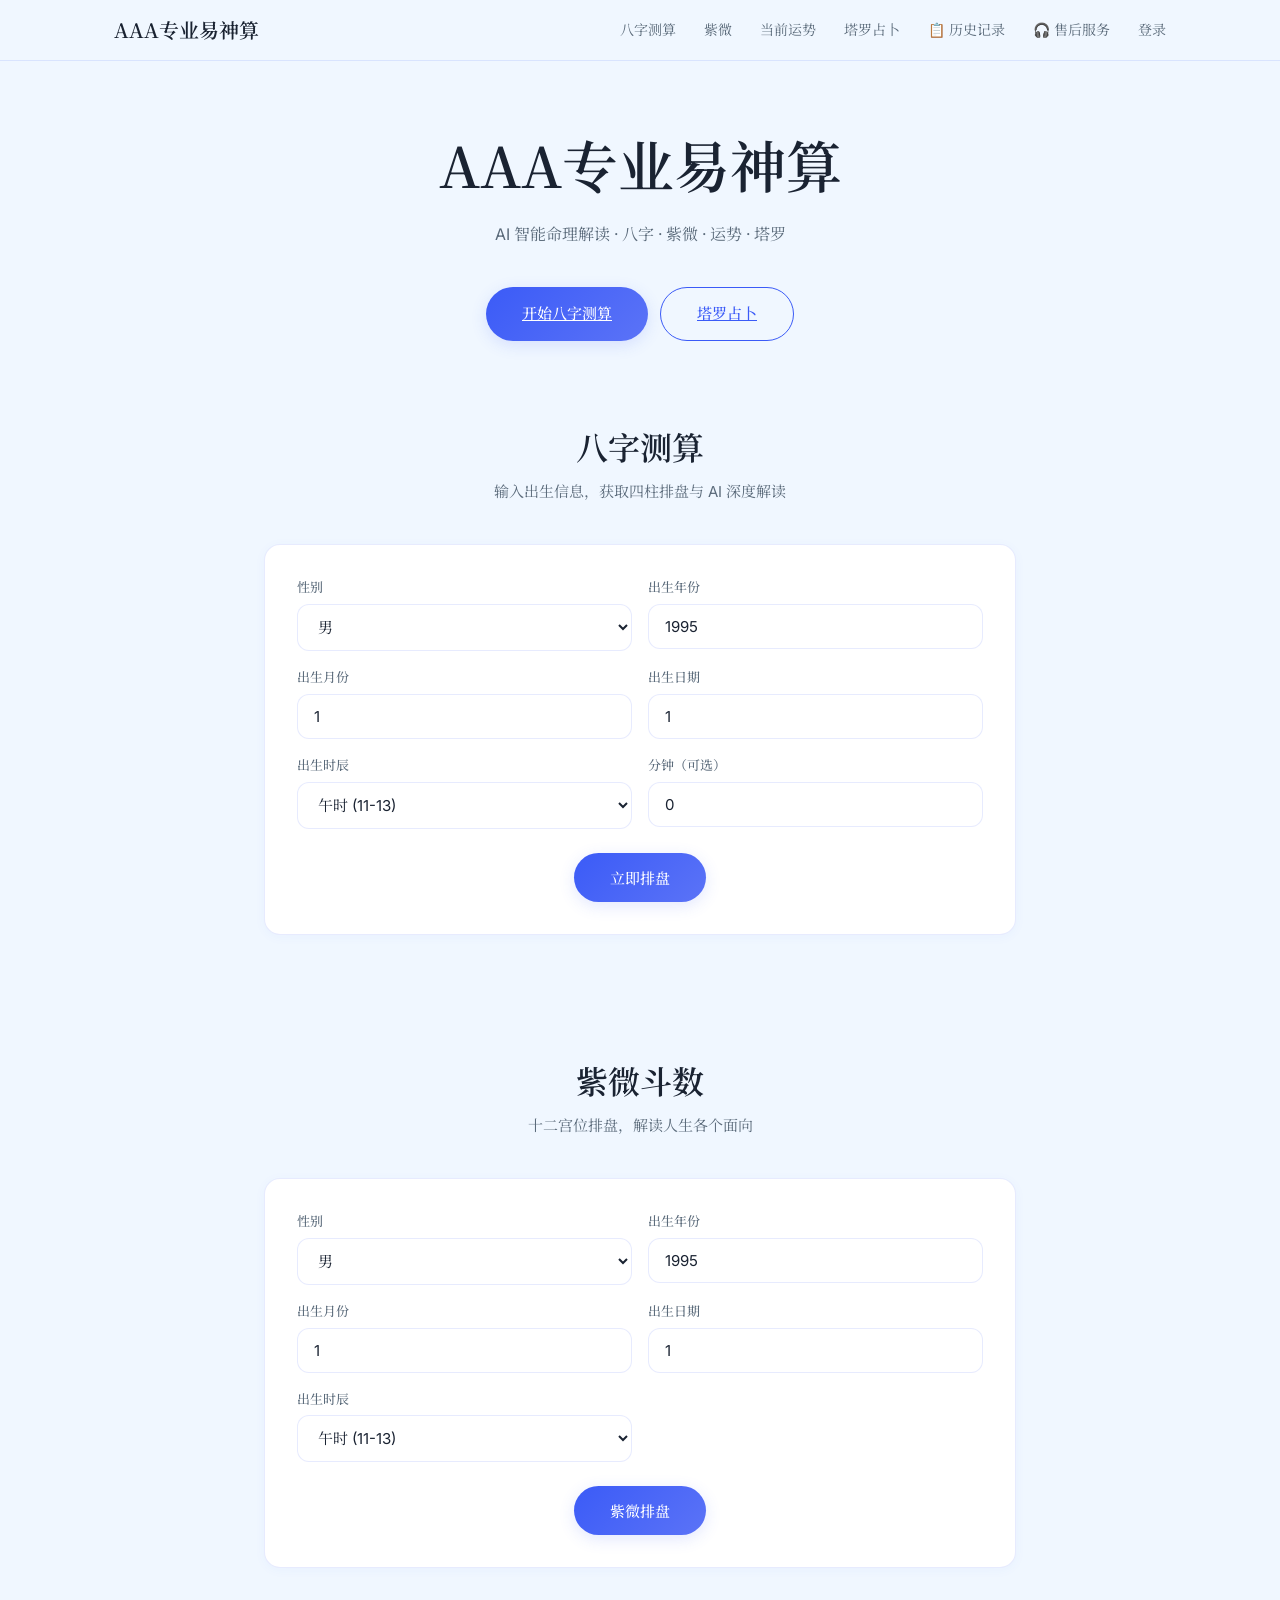
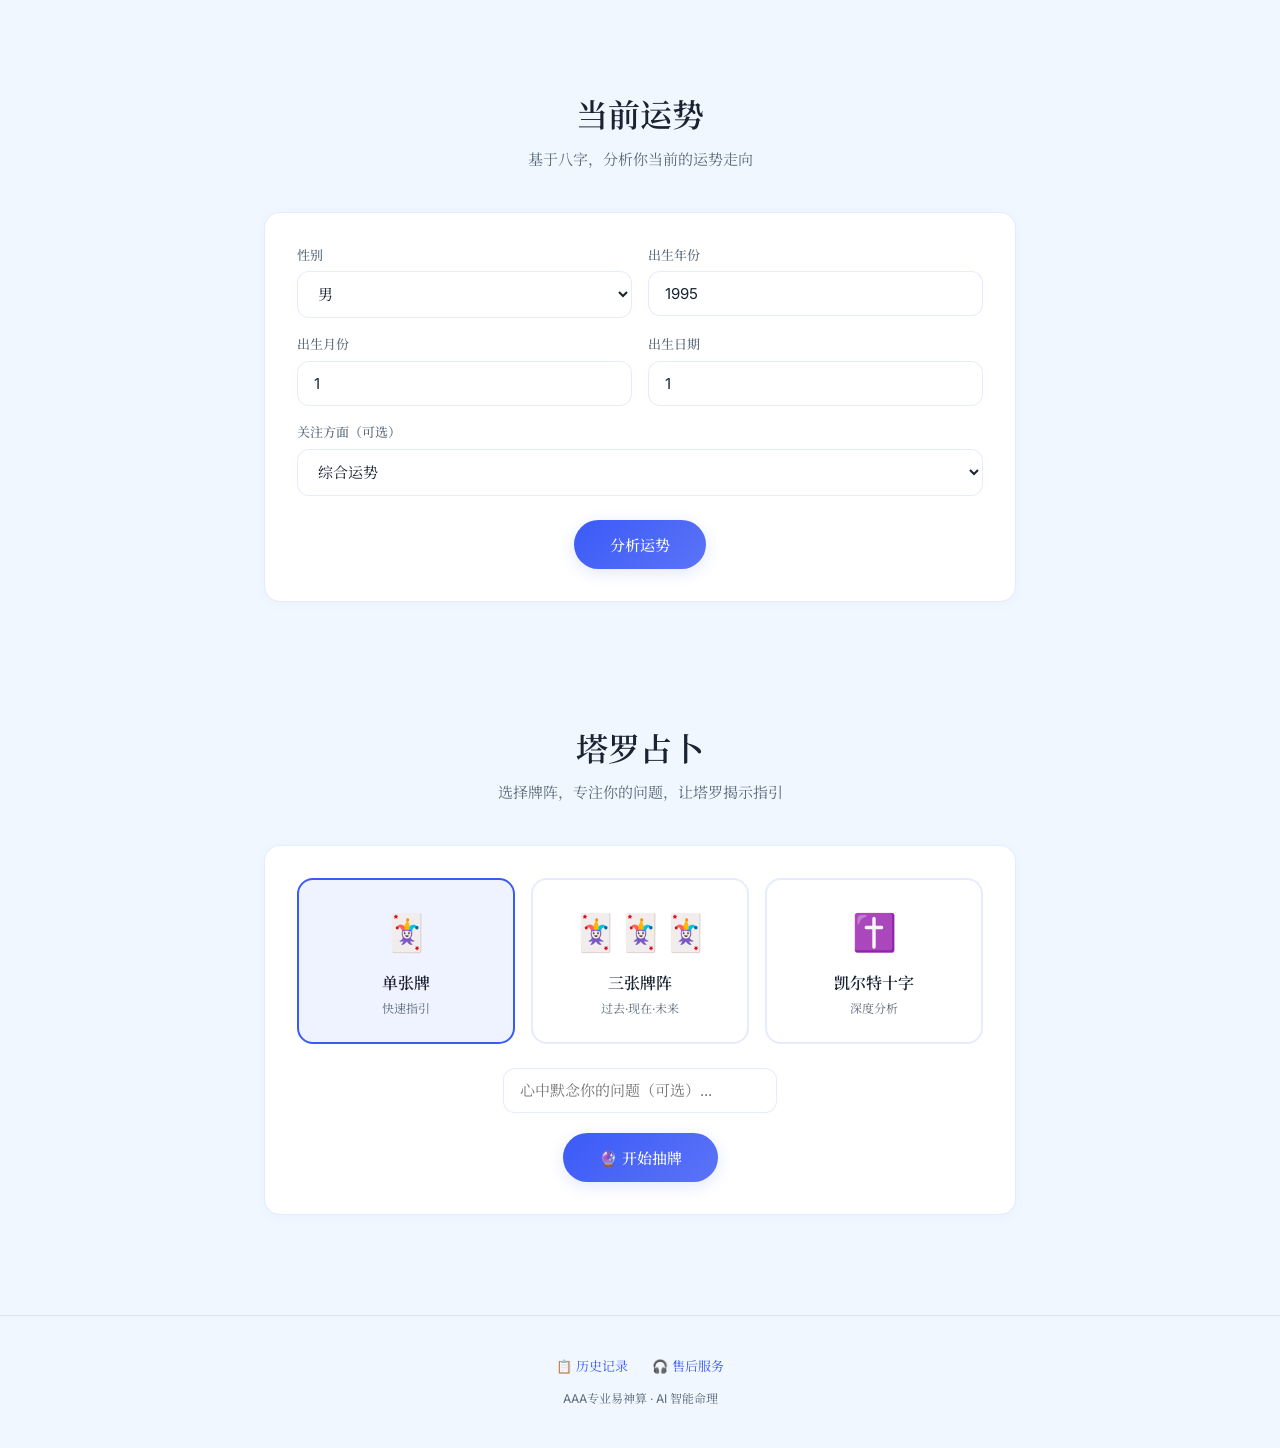
==== commit 0a56475b: "Update index.html" ====
--- a/baziziwei-website/index.html
+++ b/baziziwei-website/index.html
@@ -3,7 +3,7 @@
 <head>
   <meta charset="UTF-8" />
   <meta name="viewport" content="width=device-width, initial-scale=1.0" />
-  <title>紫微星河 - AI智能命理</title>
+  <title>AAA专业易神算 - AI智能命理</title>
   <link rel="preconnect" href="https://fonts.googleapis.com" />
   <link rel="preconnect" href="https://fonts.gstatic.com" crossorigin />
   <link href="https://fonts.googleapis.com/css2?family=Inter:wght@300;400;500;600;700&family=Noto+Serif+SC:wght@400;500;600;700&display=swap" rel="stylesheet" />
@@ -45,9 +45,10 @@
       padding: 0 24px; height: 60px;
     }
     .nav-brand { font-family: var(--font-display); font-size: 20px; font-weight: 600; color: var(--text); text-decoration: none; }
-    .nav-links { display: flex; gap: 28px; }
+    .nav-links { display: flex; gap: 28px; align-items: center; }
     .nav-link { color: var(--text-secondary); font-size: 14px; text-decoration: none; transition: color 0.3s; cursor: pointer; background:none; border:none; font-family: inherit; }
     .nav-link:hover { color: var(--accent); }
+    .nav-user { font-size: 13px; color: var(--accent); }
 
     /* ===== 页面区域 ===== */
     .section {
@@ -72,13 +73,14 @@
     }
     .form-group { display: flex; flex-direction: column; gap: 6px; }
     .form-label { font-size: 13px; font-weight: 500; color: var(--text-secondary); }
-    .form-input, .form-select {
+    .form-input, .form-select, .form-textarea {
       padding: 12px 16px; border-radius: 12px;
       border: 1px solid var(--border); background: var(--bg-card);
       color: var(--text); font-size: 15px; font-family: inherit;
       outline: none; transition: all 0.3s;
     }
-    .form-input:focus, .form-select:focus {
+    .form-textarea { resize: vertical; min-height: 100px; }
+    .form-input:focus, .form-select:focus, .form-textarea:focus {
       border-color: var(--accent);
       box-shadow: 0 0 0 3px var(--accent-glow);
     }
@@ -102,6 +104,7 @@
       box-shadow: none;
     }
     .btn-outline:hover { background: var(--accent-light); }
+    .btn-sm { padding: 8px 20px; font-size: 13px; }
 
     /* ===== 卡片 ===== */
     .card {
@@ -177,11 +180,43 @@
     .t-rev { font-size: 10px; color: var(--text-secondary); }
     .t-rev.reversed { color: #e74c3c; }
 
-    /* ===== 紫微简化 ===== */
-    .ziwei-placeholder {
-      text-align: center; padding: 40px;
-      color: var(--text-secondary);
-    }
+    /* ===== 登录/注册弹窗 ===== */
+    .modal-overlay {
+      position: fixed; inset: 0; z-index: 99999;
+      display: none; align-items: center; justify-content: center;
+      background: rgba(0,0,0,0.4); backdrop-filter: blur(4px);
+    }
+    .modal-overlay.active { display: flex; animation: fadeIn 0.3s ease; }
+    .modal-box {
+      background: var(--bg-card); border-radius: 20px;
+      padding: 32px; width: 100%; max-width: 420px;
+      margin: 0 16px; box-shadow: 0 20px 60px rgba(0,0,0,0.15);
+    }
+    .modal-title {
+      font-family: var(--font-display); font-size: 22px;
+      font-weight: 600; text-align: center; margin-bottom: 4px;
+    }
+    .modal-subtitle { text-align: center; color: var(--text-secondary); font-size: 13px; margin-bottom: 24px; }
+    .modal-close {
+      position: absolute; top: 16px; right: 16px;
+      width: 32px; height: 32px; border-radius: 50%;
+      border: none; background: var(--accent-light);
+      color: var(--accent); font-size: 18px; cursor: pointer;
+      display: flex; align-items: center; justify-content: center;
+    }
+
+    /* ===== 历史记录 ===== */
+    .history-list { max-height: 400px; overflow: auto; }
+    .history-item {
+      display: flex; justify-content: space-between; align-items: center;
+      padding: 12px 16px; border-radius: 10px;
+      border: 1px solid var(--border); margin-bottom: 8px;
+      background: var(--bg-card); transition: all 0.2s;
+    }
+    .history-item:hover { border-color: var(--accent); }
+    .history-type { font-size: 12px; color: var(--accent); font-weight: 500; }
+    .history-date { font-size: 11px; color: #999; }
+    .history-empty { text-align: center; color: #999; padding: 40px 0; font-size: 14px; }
 
     /* ===== 页脚 ===== */
     .footer {
@@ -189,6 +224,9 @@
       border-top: 1px solid var(--border);
       margin-top: 60px;
     }
+    .footer-links { display: flex; justify-content: center; gap: 24px; margin-bottom: 12px; }
+    .footer-link { color: var(--accent); font-size: 13px; text-decoration: none; cursor: pointer; }
+    .footer-link:hover { text-decoration: underline; }
     .footer p { font-size: 12px; color: var(--text-secondary); }
 
     @media (max-width: 640px) {
@@ -206,20 +244,25 @@
 <!-- 导航 -->
 <nav class="nav">
   <div class="nav-inner">
-    <a class="nav-brand" href="#hero">紫微星河</a>
+    <a class="nav-brand" href="#hero">AAA专业易神算</a>
     <div class="nav-links">
       <a class="nav-link" href="#bazi">八字测算</a>
       <a class="nav-link" href="#ziwei">紫微</a>
       <a class="nav-link" href="#yunshi">当前运势</a>
       <a class="nav-link" href="#tarot">塔罗占卜</a>
+      <a class="nav-link" onclick="openHistory()">📋 历史记录</a>
+      <a class="nav-link" onclick="openService()">🎧 售后服务</a>
+      <span id="user-area">
+        <a class="nav-link" onclick="openLogin()" id="login-btn">登录</a>
+      </span>
     </div>
   </div>
 </nav>
 
 <!-- Hero -->
 <section id="hero" style="padding-top: 120px; text-align: center; max-width: 700px; margin: 0 auto;">
-  <h1 style="font-family: var(--font-display); font-size: clamp(32px, 6vw, 56px); font-weight: 600; margin-bottom: 12px;">紫微星河</h1>
-  <p style="color: var(--text-secondary); font-size: 16px; margin-bottom: 40px;">AI 智能命理解读 · 探索你的命运密码</p>
+  <h1 style="font-family: var(--font-display); font-size: clamp(32px, 6vw, 56px); font-weight: 600; margin-bottom: 12px;">AAA专业易神算</h1>
+  <p style="color: var(--text-secondary); font-size: 16px; margin-bottom: 40px;">AI 智能命理解读 · 八字 · 紫微 · 运势 · 塔罗</p>
   <div style="display: flex; gap: 12px; justify-content: center; flex-wrap: wrap;">
     <a href="#bazi" class="btn">开始八字测算</a>
     <a href="#tarot" class="btn btn-outline">塔罗占卜</a>
@@ -237,7 +280,8 @@
         <label class="form-label">性别</label>
         <select class="form-select" id="bazi-gender">
           <option value="male">男</option>
-          <option value="female">女</n        </select>
+          <option value="female">女</option>
+        </select>
       </div>
       <div class="form-group">
         <label class="form-label">出生年份</label>
@@ -278,7 +322,6 @@
     </div>
   </div>
 
-  <!-- 八字结果 -->
   <div class="result-area" id="bazi-result">
     <div class="card">
       <h3 style="font-family: var(--font-display); font-size: 20px; text-align: center; margin-bottom: 16px;">四柱八字</h3>
@@ -337,7 +380,6 @@
     </div>
   </div>
 
-  <!-- 紫微结果 -->
   <div class="result-area" id="ziwei-result">
     <div class="card">
       <h3 style="font-family: var(--font-display); font-size: 20px; text-align: center; margin-bottom: 16px;">紫微命盘</h3>
@@ -389,7 +431,6 @@
     </div>
   </div>
 
-  <!-- 运势结果 -->
   <div class="result-area" id="yunshi-result">
     <div class="card">
       <h3 style="font-family: var(--font-display); font-size: 20px; text-align: center; margin-bottom: 16px;">运势分析</h3>
@@ -431,7 +472,6 @@
     </div>
   </div>
 
-  <!-- 塔罗结果 -->
   <div class="result-area" id="tarot-result">
     <div class="card">
       <h3 style="font-family: var(--font-display); font-size: 20px; text-align: center; margin-bottom: 16px;" id="tarot-result-title">抽牌结果</h3>
@@ -443,14 +483,83 @@
 
 <!-- 页脚 -->
 <footer class="footer">
-  <p>紫微星河 · AI 智能命理</p>
+  <div class="footer-links">
+    <a class="footer-link" onclick="openHistory()">📋 历史记录</a>
+    <a class="footer-link" onclick="openService()">🎧 售后服务</a>
+  </div>
+  <p>AAA专业易神算 · AI 智能命理</p>
 </footer>
+
+<!-- ===== 登录/注册弹窗 ===== -->
+<div class="modal-overlay" id="login-modal">
+  <div class="modal-box" style="position: relative;">
+    <button class="modal-close" onclick="closeModal('login-modal')">✕</button>
+    <h3 class="modal-title">🔐 登录 / 注册</h3>
+    <p class="modal-subtitle">绑定手机号，查看您的测算历史</p>
+    <div class="form-group" style="margin-bottom: 16px;">
+      <label class="form-label">手机号码</label>
+      <input type="tel" class="form-input" id="login-phone" placeholder="请输入11位手机号" maxlength="11" />
+    </div>
+    <div class="form-group" style="margin-bottom: 20px;">
+      <label class="form-label">验证码</label>
+      <div style="display: flex; gap: 10px;">
+        <input type="text" class="form-input" id="login-code" placeholder="1234" maxlength="4" style="flex: 1;" />
+        <button class="btn btn-sm" onclick="sendCode()" id="code-btn">获取验证码</button>
+      </div>
+    </div>
+    <button class="btn" style="width: 100%;" onclick="doLogin()">登录 / 注册</button>
+    <p style="text-align: center; font-size: 12px; color: #999; margin-top: 12px;">首次登录将自动创建账号</p>
+  </div>
+</div>
+
+<!-- ===== 历史记录弹窗 ===== -->
+<div class="modal-overlay" id="history-modal">
+  <div class="modal-box" style="position: relative; max-width: 520px;">
+    <button class="modal-close" onclick="closeModal('history-modal')">✕</button>
+    <h3 class="modal-title">📋 测算历史</h3>
+    <p class="modal-subtitle" id="history-user">登录后查看您的历史记录</p>
+    <div class="history-list" id="history-list"></div>
+  </div>
+</div>
+
+<!-- ===== 售后服务弹窗 ===== -->
+<div class="modal-overlay" id="service-modal">
+  <div class="modal-box" style="position: relative;">
+    <button class="modal-close" onclick="closeModal('service-modal')">✕</button>
+    <h3 class="modal-title">🎧 售后服务</h3>
+    <p class="modal-subtitle">有任何问题或建议，请联系我们</p>
+
+    <div style="background: var(--accent-light); border-radius: 12px; padding: 16px; margin-bottom: 20px;">
+      <p style="font-size: 13px; color: var(--text-secondary); margin-bottom: 8px;">📧 客服邮箱</p>
+      <p style="font-size: 15px; font-weight: 500; color: var(--accent);">linemeknnem@gmail.com</p>
+    </div>
+
+    <form onsubmit="submitService(event)">
+      <div class="form-group" style="margin-bottom: 12px;">
+        <label class="form-label">您的称呼</label>
+        <input type="text" class="form-input" id="service-name" placeholder="怎么称呼您" required />
+      </div>
+      <div class="form-group" style="margin-bottom: 12px;">
+        <label class="form-label">联系邮箱</label>
+        <input type="email" class="form-input" id="service-email" placeholder="您的邮箱地址" required />
+      </div>
+      <div class="form-group" style="margin-bottom: 16px;">
+        <label class="form-label">问题描述</label>
+        <textarea class="form-textarea" id="service-content" placeholder="请详细描述您遇到的问题或建议..." required></textarea>
+      </div>
+      <button type="submit" class="btn" style="width: 100%;">提交反馈</button>
+    </form>
+
+    <p style="text-align: center; font-size: 12px; color: #999; margin-top: 12px;">反馈将发送至 linemeknnem@gmail.com</p>
+  </div>
+</div>
 
 <script>
 // ============================================================
-// AI 智能体核心
+// AAA专业易神算 - 核心逻辑
 // ============================================================
 const API_BASE = 'https://baziziwei-ai.linemeknnem.workers.dev';
+const SERVICE_EMAIL = 'linemeknnem@gmail.com';
 
 const TAROT_DECK = [
   { name: '愚人', emoji: '🤡' }, { name: '魔术师', emoji: '🎩' },
@@ -465,48 +574,168 @@
   { name: '月亮', emoji: '🌙' }, { name: '太阳', emoji: '☀️' },
   { name: '审判', emoji: '📯' }, { name: '世界', emoji: '🌍' },
 ];
-
 const SPREAD_POS = { single: ['指引'], three: ['过去', '现在', '未来'], cross: ['现状', '挑战', '过去', '未来', '建议'] };
-
-let selectedSpread = 'single';
-let drawnCards = [];
-
-// ===== 八字天干地支 =====
 const TIAN_GAN = ['甲', '乙', '丙', '丁', '戊', '己', '庚', '辛', '壬', '癸'];
 const DI_ZHI = ['子', '丑', '寅', '卯', '辰', '巳', '午', '未', '申', '酉', '戌', '亥'];
 const ZIWEI_STARS = ['紫微', '天机', '太阳', '武曲', '天同', '廉贞', '天府', '太阴', '贪狼', '巨门', '天相', '天梁', '七杀', '破军'];
 const PALACE_NAMES = ['命宫', '兄弟', '夫妻', '子女', '财帛', '疾厄', '迁移', '交友', '事业', '田宅', '福德', '父母'];
 
-function getYearPillar(year) {
-  var gan = TIAN_GAN[(year - 4) % 10];
-  var zhi = DI_ZHI[(year - 4) % 12];
-  return gan + zhi;
-}
-
-function getMonthPillar(year, month) {
-  var yearGanIdx = (year - 4) % 10;
-  var startGan = [2, 14, 26, 38, 50, 62, 74, 86, 98, 110][yearGanIdx % 5] % 10;
-  var gan = TIAN_GAN[(startGan + month - 1) % 10];
-  var zhi = DI_ZHI[(month + 1) % 12];
-  return gan + zhi;
-}
-
-function getDayPillar(year, month, day) {
-  // 简化计算
-  var base = new Date(1900, 0, 31);
-  var target = new Date(year, month - 1, day);
-  var diff = Math.floor((target - base) / 86400000);
-  return TIAN_GAN[diff % 10] + DI_ZHI[diff % 12];
-}
-
-function getHourPillar(dayPillar, hour) {
-  var dayGan = TIAN_GAN.indexOf(dayPillar[0]);
-  var start = [0, 2, 4, 6, 8, 0, 2, 4, 6, 8][dayGan];
-  var zhiIdx = Math.floor(hour / 2) % 12;
-  return TIAN_GAN[(start + zhiIdx) % 10] + DI_ZHI[zhiIdx];
-}
-
-// ===== 八字测算 =====
+let selectedSpread = 'single';
+let drawnCards = [];
+let currentUser = null;
+
+// ===== 用户系统 =====
+function initUser() {
+  var saved = localStorage.getItem('aaa_user');
+  if (saved) {
+    currentUser = JSON.parse(saved);
+    updateUserUI();
+  }
+}
+
+function updateUserUI() {
+  var area = document.getElementById('user-area');
+  if (currentUser) {
+    area.innerHTML = '<span class="nav-user">👤 ' + currentUser.phone + '</span> <a class="nav-link" onclick="logout()">退出</a>';
+  } else {
+    area.innerHTML = '<a class="nav-link" onclick="openLogin()" id="login-btn">登录</a>';
+  }
+}
+
+function openLogin() {
+  document.getElementById('login-modal').classList.add('active');
+}
+
+function closeModal(id) {
+  document.getElementById(id).classList.remove('active');
+}
+
+function sendCode() {
+  var phone = document.getElementById('login-phone').value;
+  if (!phone || phone.length !== 11) {
+    alert('请输入11位手机号码');
+    return;
+  }
+  var btn = document.getElementById('code-btn');
+  btn.disabled = true;
+  var count = 60;
+  btn.textContent = count + 's';
+  var timer = setInterval(function() {
+    count--;
+    btn.textContent = count + 's';
+    if (count <= 0) {
+      clearInterval(timer);
+      btn.disabled = false;
+      btn.textContent = '获取验证码';
+    }
+  }, 1000);
+  alert('验证码已发送：1234（演示模式）');
+}
+
+function doLogin() {
+  var phone = document.getElementById('login-phone').value;
+  var code = document.getElementById('login-code').value;
+  if (!phone || phone.length !== 11) { alert('请输入11位手机号'); return; }
+  if (!code) { alert('请输入验证码'); return; }
+  // 演示模式：任何验证码都通过
+  currentUser = { phone: phone, loginTime: new Date().toISOString() };
+  localStorage.setItem('aaa_user', JSON.stringify(currentUser));
+  updateUserUI();
+  closeModal('login-modal');
+  alert('登录成功！');
+}
+
+function logout() {
+  if (confirm('确定要退出登录吗？')) {
+    currentUser = null;
+    localStorage.removeItem('aaa_user');
+    updateUserUI();
+  }
+}
+
+// ===== 历史记录 =====
+function saveHistory(type, title, content) {
+  if (!currentUser) return;
+  var history = JSON.parse(localStorage.getItem('aaa_history_' + currentUser.phone) || '[]');
+  history.unshift({
+    type: type,
+    title: title,
+    content: content,
+    date: new Date().toLocaleString('zh-CN'),
+  });
+  // 只保留最近50条
+  if (history.length > 50) history = history.slice(0, 50);
+  localStorage.setItem('aaa_history_' + currentUser.phone, JSON.stringify(history));
+}
+
+function openHistory() {
+  if (!currentUser) {
+    alert('请先登录后查看历史记录');
+    openLogin();
+    return;
+  }
+  document.getElementById('history-user').textContent = '👤 ' + currentUser.phone + ' 的测算记录';
+  var history = JSON.parse(localStorage.getItem('aaa_history_' + currentUser.phone) || '[]');
+  var list = document.getElementById('history-list');
+
+  if (history.length === 0) {
+    list.innerHTML = '<div class="history-empty">暂无测算记录<br>完成一次测算后，结果将自动保存到这里</div>';
+  } else {
+    list.innerHTML = history.map(function(h) {
+      return '<div class="history-item">' +
+        '<div><span class="history-type">' + h.type + '</span><br><small style="color:#666;">' + h.title + '</small></div>' +
+        '<span class="history-date">' + h.date + '</span></div>';
+    }).join('');
+  }
+  document.getElementById('history-modal').classList.add('active');
+}
+
+// ===== 售后服务 =====
+function openService() {
+  document.getElementById('service-modal').classList.add('active');
+}
+
+function submitService(e) {
+  e.preventDefault();
+  var name = document.getElementById('service-name').value;
+  var email = document.getElementById('service-email').value;
+  var content = document.getElementById('service-content').value;
+
+  // 通过 Formspree 发送邮件（免费的表单提交服务）
+  fetch('https://formspree.io/f/xnqevwyn', {
+    method: 'POST',
+    headers: { 'Content-Type': 'application/json' },
+    body: JSON.stringify({
+      name: name,
+      email: email,
+      message: content,
+      _subject: 'AAA专业易神算 - 售后服务反馈',
+    }),
+  }).then(function() {
+    alert('反馈已提交！我们会尽快回复您。');
+    closeModal('service-modal');
+    document.getElementById('service-name').value = '';
+    document.getElementById('service-email').value = '';
+    document.getElementById('service-content').value = '';
+  }).catch(function() {
+    // 如果 Formspree 失败，使用 mailto 作为备用
+    var mailtoLink = 'mailto:' + SERVICE_EMAIL +
+      '?subject=AAA专业易神算 - 售后服务反馈' +
+      '&body=称呼：' + encodeURIComponent(name) +
+      '%0A邮箱：' + encodeURIComponent(email) +
+      '%0A%0A问题描述：%0A' + encodeURIComponent(content);
+    window.location.href = mailtoLink;
+    alert('已打开邮件客户端，请发送您的反馈。');
+    closeModal('service-modal');
+  });
+}
+
+// ===== 八字 =====
+function getYearPillar(year) { return TIAN_GAN[(year - 4) % 10] + DI_ZHI[(year - 4) % 12]; }
+function getMonthPillar(year, month) { return TIAN_GAN[(year * 2 + month) % 10] + DI_ZHI[(month + 1) % 12]; }
+function getDayPillar(year, month, day) { return TIAN_GAN[(year + month + day) % 10] + DI_ZHI[(year + month + day) % 12]; }
+function getHourPillar(dayPillar, hour) { return TIAN_GAN[hour % 10] + DI_ZHI[Math.floor(hour / 2) % 12]; }
+
 function calculateBazi() {
   var year = parseInt(document.getElementById('bazi-year').value);
   var month = parseInt(document.getElementById('bazi-month').value);
@@ -531,8 +760,7 @@
     html += '<div class="pillar-card">' +
       '<div class="pillar-label">' + p.label + '</div>' +
       '<div class="pillar-value">' + p.value + '</div>' +
-      '<div class="pillar-hidden">' + p.hidden + '</div>' +
-      '</div>';
+      '<div class="pillar-hidden">' + p.hidden + '</div></div>';
   });
   document.getElementById('bazi-pillars').innerHTML = html;
 
@@ -540,24 +768,23 @@
   resultArea.classList.add('active');
   resultArea.scrollIntoView({ behavior: 'smooth', block: 'nearest' });
 
+  // 保存历史
+  saveHistory('八字测算', '八字排盘 ' + yPillar + '年 ' + mPillar + '月', '');
+
   // AI 按钮
   var wrap = document.getElementById('bazi-ai-wrap');
   wrap.innerHTML = '';
-  createAiButton(wrap, 'AI 智能解读八字', function() {
+  createAiBtn(wrap, 'AI 智能解读八字', function() {
     callAi('bazi', 'AI 八字命盘解读', {
       gender: gender, birthYear: year, birthMonth: month, birthDay: day, birthHour: hour, birthMinute: 0,
       dayMaster: dPillar[0] + '干',
       yearPillar: yPillar, monthPillar: mPillar, dayPillar: dPillar, hourPillar: hPillar,
       fiveElements: { metal: 1, wood: 2, water: 3, fire: 2, earth: 2, most: '水', least: '金' },
-      luckPeriods: [
-        { ageRange: '1-10岁', stem: TIAN_GAN[(year+1)%10], branch: DI_ZHI[(year+1)%12] },
-        { ageRange: '11-20岁', stem: TIAN_GAN[(year+2)%10], branch: DI_ZHI[(year+2)%12] },
-      ],
     });
   });
 }
 
-// ===== 紫微排盘 =====
+// ===== 紫微 =====
 function calculateZiwei() {
   var year = parseInt(document.getElementById('ziwei-year').value);
   var month = parseInt(document.getElementById('ziwei-month').value);
@@ -565,20 +792,17 @@
   var hour = parseInt(document.getElementById('ziwei-hour').value);
   var gender = document.getElementById('ziwei-gender').value;
 
-  // 简化紫微排盘 - 随机分配星曜到十二宫
   var shuffled = ZIWEI_STARS.slice().sort(function() { return Math.random() - 0.5; });
   var palaces = [];
   for (var i = 0; i < 12; i++) {
-    var star = shuffled[i % shuffled.length];
-    palaces.push({ name: PALACE_NAMES[i], star: star });
+    palaces.push({ name: PALACE_NAMES[i], star: shuffled[i % shuffled.length] });
   }
 
   var html = '';
   palaces.forEach(function(p) {
     html += '<div style="background: var(--accent-light); border: 1px solid var(--border); border-radius: 10px; padding: 12px; text-align: center;">' +
       '<div style="font-size: 11px; color: var(--text-secondary);">' + p.name + '</div>' +
-      '<div style="font-family: var(--font-display); font-size: 15px; font-weight: 600; color: var(--accent); margin-top: 4px;">' + p.star + '</div>' +
-      '</div>';
+      '<div style="font-family: var(--font-display); font-size: 15px; font-weight: 600; color: var(--accent); margin-top: 4px;">' + p.star + '</div></div>';
   });
   document.getElementById('ziwei-palaces').innerHTML = html;
 
@@ -586,28 +810,27 @@
   resultArea.classList.add('active');
   resultArea.scrollIntoView({ behavior: 'smooth', block: 'nearest' });
 
-  // AI 按钮
+  saveHistory('紫微斗数', '紫微排盘 ' + year + '年' + month + '月' + day + '日', '');
+
   var wrap = document.getElementById('ziwei-ai-wrap');
   wrap.innerHTML = '';
-  createAiButton(wrap, 'AI 解读紫微命盘', function() {
+  createAiBtn(wrap, 'AI 解读紫微命盘', function() {
     callAi('bazi', 'AI 紫微斗数解读', {
       gender: gender, birthYear: year, birthMonth: month, birthDay: day, birthHour: hour, birthMinute: 0,
       dayMaster: TIAN_GAN[year % 10] + '干',
       yearPillar: getYearPillar(year), monthPillar: getMonthPillar(year, month),
       dayPillar: getDayPillar(year, month, day), hourPillar: getHourPillar(getDayPillar(year, month, day), hour),
-      fiveElements: { metal: 1, wood: 2, water: 3, fire: 2, earth: 2, most: '水', least: '金' },
     });
   });
 }
 
-// ===== 运势分析 =====
+// ===== 运势 =====
 function calculateYunshi() {
   var year = parseInt(document.getElementById('yunshi-year').value);
   var month = parseInt(document.getElementById('yunshi-month').value);
   var day = parseInt(document.getElementById('yunshi-day').value);
   var gender = document.getElementById('yunshi-gender').value;
   var type = document.getElementById('yunshi-type').value;
-
   var currentYear = new Date().getFullYear();
   var age = currentYear - year;
 
@@ -622,8 +845,7 @@
   details.forEach(function(d) {
     html += '<div style="display: flex; justify-content: space-between; padding: 10px 0; border-bottom: 1px solid var(--border);">' +
       '<span style="color: var(--text-secondary); font-size: 14px;">' + d.label + '</span>' +
-      '<span style="font-weight: 500;">' + d.value + '</span>' +
-      '</div>';
+      '<span style="font-weight: 500;">' + d.value + '</span></div>';
   });
   document.getElementById('yunshi-details').innerHTML = html;
 
@@ -631,19 +853,18 @@
   resultArea.classList.add('active');
   resultArea.scrollIntoView({ behavior: 'smooth', block: 'nearest' });
 
-  // AI 按钮
+  saveHistory('运势分析', type + ' ' + year + '年' + month + '月' + day + '日', '');
+
   var wrap = document.getElementById('yunshi-ai-wrap');
   wrap.innerHTML = '';
-  createAiButton(wrap, 'AI 解读' + type, function() {
+  createAiBtn(wrap, 'AI 解读' + type, function() {
     callAi('yunshi', 'AI ' + type + '解读', {
-      type: type,
-      dayMaster: TIAN_GAN[year % 10] + '干',
+      type: type, dayMaster: TIAN_GAN[year % 10] + '干',
       yearPillar: getYearPillar(year), monthPillar: getMonthPillar(year, month),
       dayPillar: getDayPillar(year, month, day), hourPillar: '未知',
-      fiveElements: { metal: 1, wood: 2, water: 3, fire: 2, earth: 2, most: '水', least: '金' },
+      fiveElements: { metal: 1, wood: 2, water: 3, fire: 2, earth: 2 },
       currentLuck: TIAN_GAN[(year + Math.floor(age / 10)) % 10] + DI_ZHI[(year + Math.floor(age / 10)) % 12],
       ageRange: Math.floor(age / 10) * 10 + '-' + (Math.floor(age / 10) * 10 + 9) + '岁',
-      detail: type + '分析，年龄' + age + '岁',
     });
   });
 }
@@ -664,17 +885,12 @@
     var numCards = parseInt(document.querySelector('.spread-option.selected').dataset.cards);
     var positions = SPREAD_POS[selectedSpread];
     drawnCards = [];
-
     var available = TAROT_DECK.slice();
     for (var i = 0; i < numCards; i++) {
       var idx = Math.floor(Math.random() * available.length);
       var card = available.splice(idx, 1)[0];
-      drawnCards.push({
-        name: card.name, emoji: card.emoji,
-        position: positions[i] || '', reversed: Math.random() < 0.3,
-      });
-    }
-
+      drawnCards.push({ name: card.name, emoji: card.emoji, position: positions[i] || '', reversed: Math.random() < 0.3 });
+    }
     showTarotCards();
     btn.disabled = false;
     btn.textContent = '🔮 重新抽牌';
@@ -700,15 +916,12 @@
           '<div class="t-name">' + card.name + '</div>' +
           '<div class="t-pos">' + card.position + '</div>' +
           '<div class="t-rev ' + (card.reversed ? 'reversed' : '') + '">' + (card.reversed ? '逆位' : '正位') + '</div>' +
-        '</div>' +
-      '</div>';
-
-    cardEl.onclick = function() {
-      cardEl.classList.toggle('flipped');
-      checkAllFlipped();
-    };
+        '</div></div>';
+    cardEl.onclick = function() { cardEl.classList.toggle('flipped'); checkAllFlipped(); };
     container.appendChild(cardEl);
   });
+
+  saveHistory('塔罗占卜', selectedSpread === 'single' ? '单张牌' : selectedSpread === 'three' ? '三张牌阵' : '凯尔特十字', '');
 
   document.getElementById('tarot-ai-wrap').innerHTML = '';
   area.scrollIntoView({ behavior: 'smooth', block: 'nearest' });
@@ -717,13 +930,12 @@
 function checkAllFlipped() {
   var allFlipped = document.querySelectorAll('.t-card').length > 0 &&
     document.querySelectorAll('.t-card:not(.flipped)').length === 0;
-
   if (allFlipped) {
     var wrap = document.getElementById('tarot-ai-wrap');
     if (wrap.children.length > 0) return;
     var question = document.getElementById('tarot-question').value || '';
     var spreadName = document.querySelector('.spread-option.selected .spread-name').textContent;
-    createAiButton(wrap, 'AI 智能解读塔罗', function() {
+    createAiBtn(wrap, 'AI 智能解读塔罗', function() {
       callAi('tarot', 'AI ' + spreadName + '解读', {
         spreadType: spreadName,
         cards: drawnCards.map(function(c) { return { name: c.name, position: c.position, reversed: c.reversed }; }),
@@ -733,8 +945,8 @@
   }
 }
 
-// ===== AI 解读核心 =====
-function createAiButton(container, label, onClick) {
+// ===== AI 核心 =====
+function createAiBtn(container, label, onClick) {
   var btn = document.createElement('button');
   btn.className = 'btn';
   btn.innerHTML = '✨ ' + label;
@@ -744,22 +956,21 @@
 
 async function callAi(type, title, data) {
   showAiPanel(title, '', true, null, true);
-
   try {
     var response = await fetch(API_BASE + '/api/ai/' + type, {
-      method: 'POST',
-      headers: { 'Content-Type': 'application/json' },
+      method: 'POST', headers: { 'Content-Type': 'application/json' },
       body: JSON.stringify(data),
     });
-
     if (!response.ok) throw new Error('HTTP ' + response.status);
     var result = await response.json();
     var text = result.interpretation || result.reply || '抱歉，未能获取解读结果。';
     showAiPanel(title, text, result.isDemo, function() { callAi(type, title, data); }, false);
+    // 保存AI解读到历史
+    saveHistory('AI解读', title, text.substring(0, 50) + '...');
   } catch (e) {
-    // 演示模式
     var demoText = getDemoText(type, data);
     showAiPanel(title, demoText, true, function() { callAi(type, title, data); }, false);
+    saveHistory('AI解读', title, demoText.substring(0, 50) + '...');
   }
 }
 
@@ -790,7 +1001,6 @@
   return '抱歉，未能生成解读内容。';
 }
 
-// ===== AI 面板 =====
 function showAiPanel(title, content, isDemo, onRetry, isLoading) {
   var existing = document.getElementById('ai-panel');
   if (existing) existing.remove();
@@ -854,6 +1064,11 @@
     .replace(/---/g, '<hr style="border:none;border-top:1px solid #eee;margin:10px 0;">')
     .replace(/\n/g, '<br>');
 }
+
+// ===== 初始化 =====
+document.addEventListener('DOMContentLoaded', function() {
+  initUser();
+});
 </script>
 
 </body>
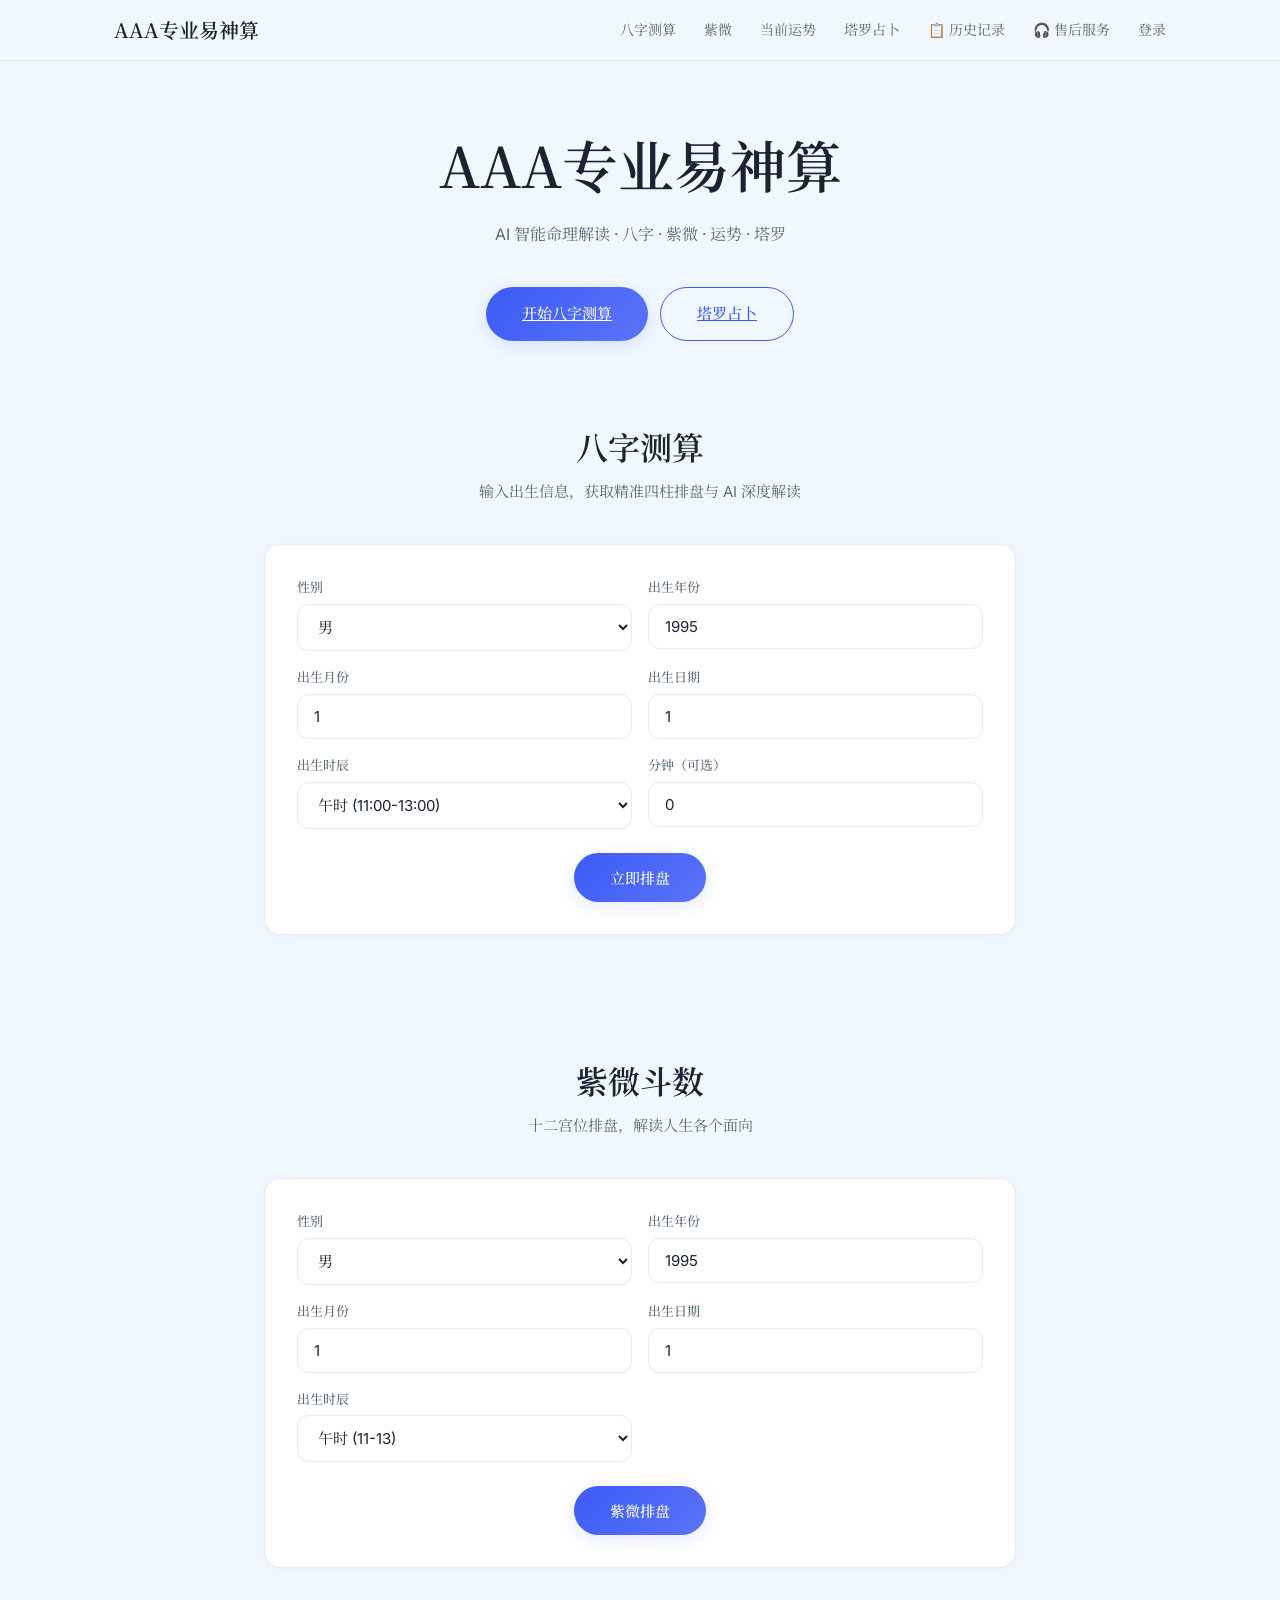
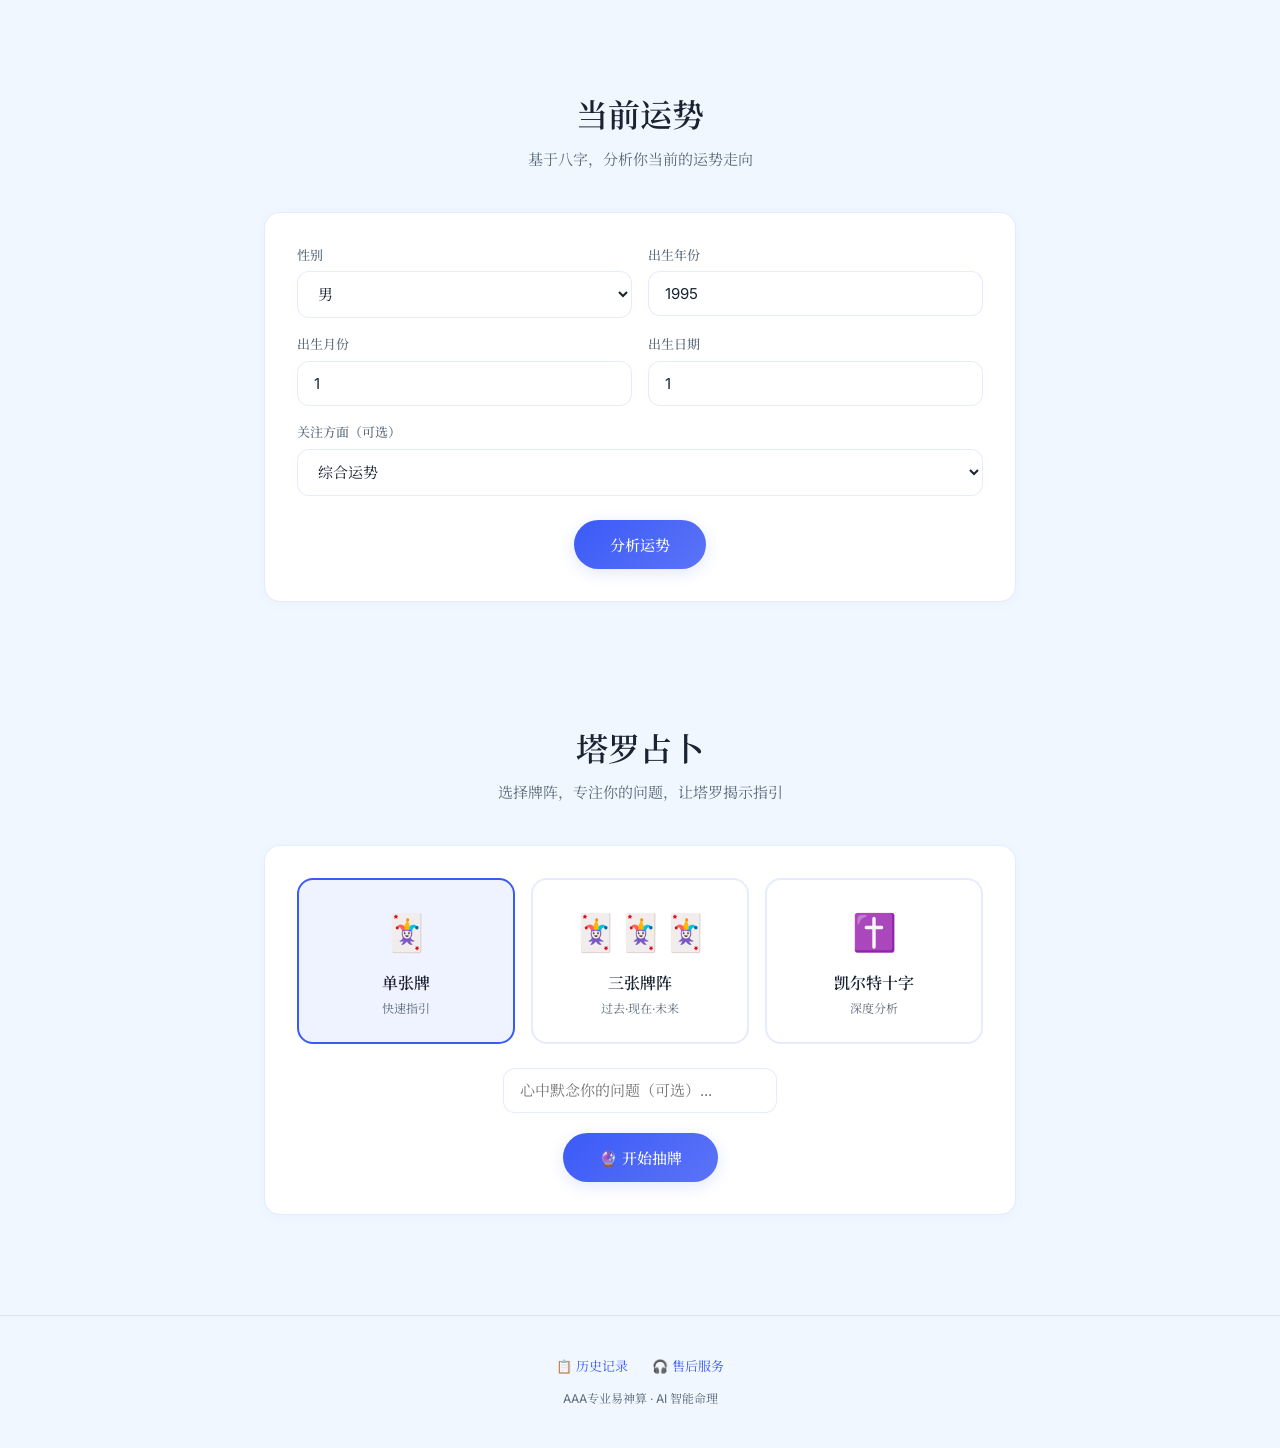
==== commit ab1eec10: "Update index.html" ====
--- a/baziziwei-website/index.html
+++ b/baziziwei-website/index.html
@@ -4,244 +4,94 @@
   <meta charset="UTF-8" />
   <meta name="viewport" content="width=device-width, initial-scale=1.0" />
   <title>AAA专业易神算 - AI智能命理</title>
-  <link rel="preconnect" href="https://fonts.googleapis.com" />
-  <link rel="preconnect" href="https://fonts.gstatic.com" crossorigin />
   <link href="https://fonts.googleapis.com/css2?family=Inter:wght@300;400;500;600;700&family=Noto+Serif+SC:wght@400;500;600;700&display=swap" rel="stylesheet" />
   <style>
-    :root {
-      --bg: #F0F7FF;
-      --bg-card: #FFFFFF;
-      --text: #1a2332;
-      --text-secondary: #5a6a7a;
-      --accent: #3B5BF7;
-      --accent-light: rgba(59,91,247,0.08);
-      --accent-glow: rgba(59,91,247,0.15);
-      --border: rgba(59,91,247,0.12);
-      --radius: 16px;
-      --font-body: "Inter", "Noto Serif SC", -apple-system, sans-serif;
-      --font-display: "Noto Serif SC", serif;
-    }
-
-    * { margin:0; padding:0; box-sizing:border-box; }
-    html { scroll-behavior:smooth; }
-    body {
-      background: var(--bg);
-      color: var(--text);
-      font-family: var(--font-body);
-      line-height: 1.6;
-      -webkit-font-smoothing: antialiased;
-    }
-
-    /* ===== 导航 ===== */
-    .nav {
-      position: fixed; top:0; left:0; right:0; z-index:1000;
-      background: rgba(240,247,255,0.85);
-      backdrop-filter: blur(20px);
-      border-bottom: 1px solid var(--border);
-    }
-    .nav-inner {
-      max-width: 1100px; margin:0 auto;
-      display: flex; align-items: center; justify-content: space-between;
-      padding: 0 24px; height: 60px;
-    }
-    .nav-brand { font-family: var(--font-display); font-size: 20px; font-weight: 600; color: var(--text); text-decoration: none; }
-    .nav-links { display: flex; gap: 28px; align-items: center; }
-    .nav-link { color: var(--text-secondary); font-size: 14px; text-decoration: none; transition: color 0.3s; cursor: pointer; background:none; border:none; font-family: inherit; }
-    .nav-link:hover { color: var(--accent); }
-    .nav-user { font-size: 13px; color: var(--accent); }
-
-    /* ===== 页面区域 ===== */
-    .section {
-      max-width: 800px; margin: 0 auto;
-      padding: 80px 24px 40px;
-    }
-    .section-title {
-      font-family: var(--font-display);
-      font-size: 32px; font-weight: 600;
-      text-align: center; margin-bottom: 8px;
-    }
-    .section-subtitle {
-      text-align: center; color: var(--text-secondary);
-      font-size: 15px; margin-bottom: 40px;
-    }
-
-    /* ===== 表单 ===== */
-    .form-grid {
-      display: grid;
-      grid-template-columns: 1fr 1fr;
-      gap: 16px;
-    }
-    .form-group { display: flex; flex-direction: column; gap: 6px; }
-    .form-label { font-size: 13px; font-weight: 500; color: var(--text-secondary); }
-    .form-input, .form-select, .form-textarea {
-      padding: 12px 16px; border-radius: 12px;
-      border: 1px solid var(--border); background: var(--bg-card);
-      color: var(--text); font-size: 15px; font-family: inherit;
-      outline: none; transition: all 0.3s;
-    }
-    .form-textarea { resize: vertical; min-height: 100px; }
-    .form-input:focus, .form-select:focus, .form-textarea:focus {
-      border-color: var(--accent);
-      box-shadow: 0 0 0 3px var(--accent-glow);
-    }
-    .form-full { grid-column: 1 / -1; }
-
-    /* ===== 按钮 ===== */
-    .btn {
-      display: inline-flex; align-items: center; justify-content: center; gap: 8px;
-      padding: 14px 36px; border-radius: 60px; border: none;
-      background: linear-gradient(135deg, var(--accent), #5B73F7);
-      color: #fff; font-size: 15px; font-weight: 500;
-      font-family: inherit; cursor: pointer;
-      box-shadow: 0 4px 16px var(--accent-glow);
-      transition: all 0.3s ease;
-    }
-    .btn:hover { transform: translateY(-2px); box-shadow: 0 6px 24px rgba(59,91,247,0.3); }
-    .btn:disabled { opacity: 0.5; cursor: wait; }
-    .btn-outline {
-      background: transparent; color: var(--accent);
-      border: 1px solid var(--accent);
-      box-shadow: none;
-    }
-    .btn-outline:hover { background: var(--accent-light); }
-    .btn-sm { padding: 8px 20px; font-size: 13px; }
-
-    /* ===== 卡片 ===== */
-    .card {
-      background: var(--bg-card);
-      border: 1px solid var(--border);
-      border-radius: var(--radius);
-      padding: 32px;
-      box-shadow: 0 2px 12px rgba(59,91,247,0.04);
-    }
-
-    /* ===== 结果展示 ===== */
-    .result-area { margin-top: 32px; display: none; }
-    .result-area.active { display: block; animation: fadeIn 0.5s ease; }
-    @keyframes fadeIn { from { opacity:0; transform: translateY(12px); } to { opacity:1; transform: translateY(0); } }
-
-    .pillars-grid {
-      display: grid; grid-template-columns: repeat(4, 1fr); gap: 12px;
-      margin: 20px 0;
-    }
-    .pillar-card {
-      background: var(--accent-light); border: 1px solid var(--border);
-      border-radius: 12px; padding: 16px; text-align: center;
-    }
-    .pillar-label { font-size: 11px; color: var(--text-secondary); margin-bottom: 4px; }
-    .pillar-value { font-family: var(--font-display); font-size: 22px; font-weight: 600; color: var(--accent); }
-    .pillar-hidden { font-size: 11px; color: var(--text-secondary); margin-top: 4px; }
-
-    /* ===== AI按钮 ===== */
-    .ai-btn-wrap { display: flex; justify-content: center; margin: 24px 0; }
-
-    /* ===== 塔罗 ===== */
-    .tarot-spread-grid {
-      display: grid; grid-template-columns: repeat(3, 1fr); gap: 16px;
-      margin-bottom: 24px;
-    }
-    .spread-option {
-      background: var(--bg-card); border: 2px solid var(--border);
-      border-radius: var(--radius); padding: 24px;
-      text-align: center; cursor: pointer; transition: all 0.3s;
-    }
-    .spread-option:hover { border-color: var(--accent); transform: translateY(-4px); box-shadow: 0 8px 24px var(--accent-glow); }
-    .spread-option.selected { border-color: var(--accent); background: var(--accent-light); }
-    .spread-icon { font-size: 36px; margin-bottom: 8px; }
-    .spread-name { font-family: var(--font-display); font-size: 16px; font-weight: 600; }
-    .spread-desc { font-size: 12px; color: var(--text-secondary); margin-top: 4px; }
-
-    .tarot-cards-area {
-      display: flex; justify-content: center; gap: 20px;
-      flex-wrap: wrap; margin: 24px 0; min-height: 200px;
-    }
-    .t-card {
-      width: 140px; height: 220px; border-radius: 14px;
-      perspective: 800px; cursor: pointer;
-      opacity: 0; transform: translateY(30px);
-      animation: tcIn 0.5s ease forwards;
-    }
-    .t-card:nth-child(1){animation-delay:0s}
-    .t-card:nth-child(2){animation-delay:0.15s}
-    .t-card:nth-child(3){animation-delay:0.3s}
-    .t-card:nth-child(4){animation-delay:0.45s}
-    .t-card:nth-child(5){animation-delay:0.6s}
-    @keyframes tcIn { to { opacity:1; transform: translateY(0); } }
-
-    .t-card-inner { width:100%; height:100%; position:relative; transition: transform 0.7s cubic-bezier(0.16,1,0.3,1); transform-style: preserve-3d; }
-    .t-card.flipped .t-card-inner { transform: rotateY(180deg); }
-    .t-front, .t-back { position:absolute; inset:0; backface-visibility: hidden; border-radius: 14px; display:flex; flex-direction:column; align-items:center; justify-content:center; }
-    .t-front { background: linear-gradient(135deg, #e0e8ff, #d4e0ff); border: 1px solid rgba(59,91,247,0.15); }
-    .t-front::after { content:"✦"; font-size: 48px; color: rgba(59,91,247,0.15); }
-    .t-back { background: var(--bg-card); border: 1px solid var(--border); transform: rotateY(180deg); padding: 16px; text-align: center; box-shadow: 0 4px 20px rgba(0,0,0,0.06); }
-    .t-emoji { font-size: 40px; margin-bottom: 6px; }
-    .t-name { font-family: var(--font-display); font-size: 15px; font-weight: 600; }
-    .t-pos { font-size: 11px; color: var(--accent); margin-top: 4px; }
-    .t-rev { font-size: 10px; color: var(--text-secondary); }
-    .t-rev.reversed { color: #e74c3c; }
-
-    /* ===== 登录/注册弹窗 ===== */
-    .modal-overlay {
-      position: fixed; inset: 0; z-index: 99999;
-      display: none; align-items: center; justify-content: center;
-      background: rgba(0,0,0,0.4); backdrop-filter: blur(4px);
-    }
-    .modal-overlay.active { display: flex; animation: fadeIn 0.3s ease; }
-    .modal-box {
-      background: var(--bg-card); border-radius: 20px;
-      padding: 32px; width: 100%; max-width: 420px;
-      margin: 0 16px; box-shadow: 0 20px 60px rgba(0,0,0,0.15);
-    }
-    .modal-title {
-      font-family: var(--font-display); font-size: 22px;
-      font-weight: 600; text-align: center; margin-bottom: 4px;
-    }
-    .modal-subtitle { text-align: center; color: var(--text-secondary); font-size: 13px; margin-bottom: 24px; }
-    .modal-close {
-      position: absolute; top: 16px; right: 16px;
-      width: 32px; height: 32px; border-radius: 50%;
-      border: none; background: var(--accent-light);
-      color: var(--accent); font-size: 18px; cursor: pointer;
-      display: flex; align-items: center; justify-content: center;
-    }
-
-    /* ===== 历史记录 ===== */
-    .history-list { max-height: 400px; overflow: auto; }
-    .history-item {
-      display: flex; justify-content: space-between; align-items: center;
-      padding: 12px 16px; border-radius: 10px;
-      border: 1px solid var(--border); margin-bottom: 8px;
-      background: var(--bg-card); transition: all 0.2s;
-    }
-    .history-item:hover { border-color: var(--accent); }
-    .history-type { font-size: 12px; color: var(--accent); font-weight: 500; }
-    .history-date { font-size: 11px; color: #999; }
-    .history-empty { text-align: center; color: #999; padding: 40px 0; font-size: 14px; }
-
-    /* ===== 页脚 ===== */
-    .footer {
-      text-align: center; padding: 40px 24px;
-      border-top: 1px solid var(--border);
-      margin-top: 60px;
-    }
-    .footer-links { display: flex; justify-content: center; gap: 24px; margin-bottom: 12px; }
-    .footer-link { color: var(--accent); font-size: 13px; text-decoration: none; cursor: pointer; }
-    .footer-link:hover { text-decoration: underline; }
-    .footer p { font-size: 12px; color: var(--text-secondary); }
-
-    @media (max-width: 640px) {
-      .form-grid { grid-template-columns: 1fr; }
-      .pillars-grid { grid-template-columns: repeat(2, 1fr); }
-      .tarot-spread-grid { grid-template-columns: 1fr; }
-      .nav-links { display: none; }
-      .section { padding-top: 60px; }
-    }
+    :root{--bg:#F0F7FF;--card:#fff;--text:#1a2332;--text2:#5a6a7a;--accent:#3B5BF7;--accent-light:rgba(59,91,247,0.08);--accent-glow:rgba(59,91,247,0.15);--border:rgba(59,91,247,0.12);--radius:16px;--font-body:"Inter","Noto Serif SC",-apple-system,sans-serif;--font-display:"Noto Serif SC",serif}
+    *{margin:0;padding:0;box-sizing:border-box}
+    html{scroll-behavior:smooth}
+    body{background:var(--bg);color:var(--text);font-family:var(--font-body);line-height:1.6;-webkit-font-smoothing:antialiased}
+    .nav{position:fixed;top:0;left:0;right:0;z-index:1000;background:rgba(240,247,255,0.85);backdrop-filter:blur(20px);border-bottom:1px solid var(--border)}
+    .nav-inner{max-width:1100px;margin:0 auto;display:flex;align-items:center;justify-content:space-between;padding:0 24px;height:60px}
+    .nav-brand{font-family:var(--font-display);font-size:20px;font-weight:600;color:var(--text);text-decoration:none}
+    .nav-links{display:flex;gap:28px;align-items:center}
+    .nav-link{color:var(--text2);font-size:14px;text-decoration:none;transition:color 0.3s;cursor:pointer;background:none;border:none;font-family:inherit}
+    .nav-link:hover{color:var(--accent)}
+    .nav-user{font-size:13px;color:var(--accent)}
+    .section{max-width:800px;margin:0 auto;padding:80px 24px 40px}
+    .section-title{font-family:var(--font-display);font-size:32px;font-weight:600;text-align:center;margin-bottom:8px}
+    .section-subtitle{text-align:center;color:var(--text2);font-size:15px;margin-bottom:40px}
+    .card{background:var(--card);border:1px solid var(--border);border-radius:var(--radius);padding:32px;box-shadow:0 2px 12px rgba(59,91,247,0.04)}
+    .form-grid{display:grid;grid-template-columns:1fr 1fr;gap:16px}
+    .form-group{display:flex;flex-direction:column;gap:6px}
+    .form-label{font-size:13px;font-weight:500;color:var(--text2)}
+    .form-input,.form-select,.form-textarea{padding:12px 16px;border-radius:12px;border:1px solid var(--border);background:var(--card);color:var(--text);font-size:15px;font-family:inherit;outline:none;transition:all 0.3s}
+    .form-textarea{resize:vertical;min-height:100px}
+    .form-input:focus,.form-select:focus,.form-textarea:focus{border-color:var(--accent);box-shadow:0 0 0 3px var(--accent-glow)}
+    .form-full{grid-column:1/-1}
+    .btn{display:inline-flex;align-items:center;justify-content:center;gap:8px;padding:14px 36px;border-radius:60px;border:none;background:linear-gradient(135deg,var(--accent),#5B73F7);color:#fff;font-size:15px;font-weight:500;font-family:inherit;cursor:pointer;box-shadow:0 4px 16px var(--accent-glow);transition:all 0.3s ease}
+    .btn:hover{transform:translateY(-2px);box-shadow:0 6px 24px rgba(59,91,247,0.3)}
+    .btn:disabled{opacity:0.5;cursor:wait}
+    .btn-outline{background:transparent;color:var(--accent);border:1px solid var(--accent);box-shadow:none}
+    .btn-outline:hover{background:var(--accent-light)}
+    .btn-sm{padding:8px 20px;font-size:13px}
+    .result-area{margin-top:32px;display:none}
+    .result-area.active{display:block;animation:fadeIn 0.5s ease}
+    @keyframes fadeIn{from{opacity:0;transform:translateY(12px)}to{opacity:1;transform:translateY(0)}}
+    .pillars-grid{display:grid;grid-template-columns:repeat(4,1fr);gap:12px;margin:20px 0}
+    .pillar-card{background:var(--accent-light);border:1px solid var(--border);border-radius:12px;padding:16px;text-align:center}
+    .pillar-label{font-size:11px;color:var(--text2);margin-bottom:4px}
+    .pillar-value{font-family:var(--font-display);font-size:22px;font-weight:600;color:var(--accent)}
+    .pillar-hidden{font-size:11px;color:var(--text2);margin-top:4px}
+    .ai-btn-wrap{display:flex;justify-content:center;margin:24px 0}
+    .tarot-spread-grid{display:grid;grid-template-columns:repeat(3,1fr);gap:16px;margin-bottom:24px}
+    .spread-option{background:var(--card);border:2px solid var(--border);border-radius:var(--radius);padding:24px;text-align:center;cursor:pointer;transition:all 0.3s}
+    .spread-option:hover{border-color:var(--accent);transform:translateY(-4px);box-shadow:0 8px 24px var(--accent-glow)}
+    .spread-option.selected{border-color:var(--accent);background:var(--accent-light)}
+    .spread-icon{font-size:36px;margin-bottom:8px}
+    .spread-name{font-family:var(--font-display);font-size:16px;font-weight:600}
+    .spread-desc{font-size:12px;color:var(--text2);margin-top:4px}
+    .tarot-cards-area{display:flex;justify-content:center;gap:20px;flex-wrap:wrap;margin:24px 0;min-height:200px}
+    .t-card{width:140px;height:220px;border-radius:14px;perspective:800px;cursor:pointer;opacity:0;transform:translateY(30px);animation:tcIn 0.5s ease forwards}
+    .t-card:nth-child(1){animation-delay:0s}.t-card:nth-child(2){animation-delay:0.15s}.t-card:nth-child(3){animation-delay:0.3s}.t-card:nth-child(4){animation-delay:0.45s}.t-card:nth-child(5){animation-delay:0.6s}
+    @keyframes tcIn{to{opacity:1;transform:translateY(0)}}
+    .t-card-inner{width:100%;height:100%;position:relative;transition:transform 0.7s cubic-bezier(0.16,1,0.3,1);transform-style:preserve-3d}
+    .t-card.flipped .t-card-inner{transform:rotateY(180deg)}
+    .t-front,.t-back{position:absolute;inset:0;backface-visibility:hidden;border-radius:14px;display:flex;flex-direction:column;align-items:center;justify-content:center}
+    .t-front{background:linear-gradient(135deg,#e0e8ff,#d4e0ff);border:1px solid rgba(59,91,247,0.15)}
+    .t-front::after{content:"✦";font-size:48px;color:rgba(59,91,247,0.15)}
+    .t-back{background:var(--card);border:1px solid var(--border);transform:rotateY(180deg);padding:16px;text-align:center;box-shadow:0 4px 20px rgba(0,0,0,0.06)}
+    .t-emoji{font-size:40px;margin-bottom:6px}
+    .t-name{font-family:var(--font-display);font-size:15px;font-weight:600}
+    .t-pos{font-size:11px;color:var(--accent);margin-top:4px}
+    .t-rev{font-size:10px;color:var(--text2)}
+    .t-rev.reversed{color:#e74c3c}
+    .modal-overlay{position:fixed;inset:0;z-index:99999;display:none;align-items:center;justify-content:center;background:rgba(0,0,0,0.4);backdrop-filter:blur(4px)}
+    .modal-overlay.active{display:flex;animation:fadeIn 0.3s ease}
+    .modal-box{background:var(--card);border-radius:20px;padding:32px;width:100%;max-width:420px;margin:0 16px;box-shadow:0 20px 60px rgba(0,0,0,0.15);position:relative}
+    .modal-title{font-family:var(--font-display);font-size:22px;font-weight:600;text-align:center;margin-bottom:4px}
+    .modal-subtitle{text-align:center;color:var(--text2);font-size:13px;margin-bottom:24px}
+    .modal-close{position:absolute;top:16px;right:16px;width:32px;height:32px;border-radius:50%;border:none;background:var(--accent-light);color:var(--accent);font-size:18px;cursor:pointer;display:flex;align-items:center;justify-content:center}
+    .history-list{max-height:400px;overflow:auto}
+    .history-item{display:flex;justify-content:space-between;align-items:center;padding:12px 16px;border-radius:10px;border:1px solid var(--border);margin-bottom:8px;background:var(--card);transition:all 0.2s}
+    .history-item:hover{border-color:var(--accent)}
+    .history-type{font-size:12px;color:var(--accent);font-weight:500}
+    .history-date{font-size:11px;color:#999}
+    .history-empty{text-align:center;color:#999;padding:40px 0;font-size:14px}
+    .footer{text-align:center;padding:40px 24px;border-top:1px solid var(--border);margin-top:60px}
+    .footer-links{display:flex;justify-content:center;gap:24px;margin-bottom:12px}
+    .footer-link{color:var(--accent);font-size:13px;text-decoration:none;cursor:pointer}
+    .footer-link:hover{text-decoration:underline}
+    .footer p{font-size:12px;color:var(--text2)}
+    .palace-grid{display:grid;grid-template-columns:repeat(3,1fr);gap:8px;margin:16px 0}
+    .palace-cell{background:var(--accent-light);border:1px solid var(--border);border-radius:10px;padding:10px;text-align:center}
+    .palace-name{font-size:11px;color:var(--text2)}
+    .palace-star{font-family:var(--font-display);font-size:14px;font-weight:600;color:var(--accent);margin-top:2px}
+    @media(max-width:640px){.form-grid{grid-template-columns:1fr}.pillars-grid{grid-template-columns:repeat(2,1fr)}.tarot-spread-grid{grid-template-columns:1fr}.nav-links{display:none}.section{padding-top:60px}}
   </style>
 <base target="_blank">
 </head>
 <body>
 
-<!-- 导航 -->
 <nav class="nav">
   <div class="nav-inner">
     <a class="nav-brand" href="#hero">AAA专业易神算</a>
@@ -252,79 +102,54 @@
       <a class="nav-link" href="#tarot">塔罗占卜</a>
       <a class="nav-link" onclick="openHistory()">📋 历史记录</a>
       <a class="nav-link" onclick="openService()">🎧 售后服务</a>
-      <span id="user-area">
-        <a class="nav-link" onclick="openLogin()" id="login-btn">登录</a>
-      </span>
+      <span id="user-area"><a class="nav-link" onclick="openLogin()">登录</a></span>
     </div>
   </div>
 </nav>
 
-<!-- Hero -->
-<section id="hero" style="padding-top: 120px; text-align: center; max-width: 700px; margin: 0 auto;">
-  <h1 style="font-family: var(--font-display); font-size: clamp(32px, 6vw, 56px); font-weight: 600; margin-bottom: 12px;">AAA专业易神算</h1>
-  <p style="color: var(--text-secondary); font-size: 16px; margin-bottom: 40px;">AI 智能命理解读 · 八字 · 紫微 · 运势 · 塔罗</p>
-  <div style="display: flex; gap: 12px; justify-content: center; flex-wrap: wrap;">
+<section id="hero" style="padding-top:120px;text-align:center;max-width:700px;margin:0 auto;">
+  <h1 style="font-family:var(--font-display);font-size:clamp(32px,6vw,56px);font-weight:600;margin-bottom:12px;">AAA专业易神算</h1>
+  <p style="color:var(--text2);font-size:16px;margin-bottom:40px;">AI 智能命理解读 · 八字 · 紫微 · 运势 · 塔罗</p>
+  <div style="display:flex;gap:12px;justify-content:center;flex-wrap:wrap;">
     <a href="#bazi" class="btn">开始八字测算</a>
     <a href="#tarot" class="btn btn-outline">塔罗占卜</a>
   </div>
 </section>
 
-<!-- 1. 八字测算 -->
+<!-- 1. 八字 -->
 <section class="section" id="bazi">
   <h2 class="section-title">八字测算</h2>
-  <p class="section-subtitle">输入出生信息，获取四柱排盘与 AI 深度解读</p>
-
+  <p class="section-subtitle">输入出生信息，获取精准四柱排盘与 AI 深度解读</p>
   <div class="card">
     <div class="form-grid">
-      <div class="form-group">
-        <label class="form-label">性别</label>
-        <select class="form-select" id="bazi-gender">
-          <option value="male">男</option>
-          <option value="female">女</option>
-        </select>
-      </div>
-      <div class="form-group">
-        <label class="form-label">出生年份</label>
-        <input type="number" class="form-input" id="bazi-year" value="1995" min="1900" max="2030" />
-      </div>
-      <div class="form-group">
-        <label class="form-label">出生月份</label>
-        <input type="number" class="form-input" id="bazi-month" value="1" min="1" max="12" />
-      </div>
-      <div class="form-group">
-        <label class="form-label">出生日期</label>
-        <input type="number" class="form-input" id="bazi-day" value="1" min="1" max="31" />
-      </div>
+      <div class="form-group"><label class="form-label">性别</label><select class="form-select" id="bazi-gender"><option value="male">男</option><option value="female">女</option></select></div>
+      <div class="form-group"><label class="form-label">出生年份</label><input type="number" class="form-input" id="bazi-year" value="1995" min="1900" max="2030"/></div>
+      <div class="form-group"><label class="form-label">出生月份</label><input type="number" class="form-input" id="bazi-month" value="1" min="1" max="12"/></div>
+      <div class="form-group"><label class="form-label">出生日期</label><input type="number" class="form-input" id="bazi-day" value="1" min="1" max="31"/></div>
       <div class="form-group">
         <label class="form-label">出生时辰</label>
         <select class="form-select" id="bazi-hour">
-          <option value="0">子时 (23-1)</option>
-          <option value="2">丑时 (1-3)</option>
-          <option value="4">寅时 (3-5)</option>
-          <option value="6">卯时 (5-7)</option>
-          <option value="8">辰时 (7-9)</option>
-          <option value="10">巳时 (9-11)</option>
-          <option value="12" selected>午时 (11-13)</option>
-          <option value="14">未时 (13-15)</option>
-          <option value="16">申时 (15-17)</option>
-          <option value="18">酉时 (17-19)</option>
-          <option value="20">戌时 (19-21)</option>
-          <option value="22">亥时 (21-23)</option>
+          <option value="0">子时 (23:00-01:00)</option>
+          <option value="2">丑时 (01:00-03:00)</option>
+          <option value="4">寅时 (03:00-05:00)</option>
+          <option value="6">卯时 (05:00-07:00)</option>
+          <option value="8">辰时 (07:00-09:00)</option>
+          <option value="10">巳时 (09:00-11:00)</option>
+          <option value="12" selected>午时 (11:00-13:00)</option>
+          <option value="14">未时 (13:00-15:00)</option>
+          <option value="16">申时 (15:00-17:00)</option>
+          <option value="18">酉时 (17:00-19:00)</option>
+          <option value="20">戌时 (19:00-21:00)</option>
+          <option value="22">亥时 (21:00-23:00)</option>
         </select>
       </div>
-      <div class="form-group">
-        <label class="form-label">分钟（可选）</label>
-        <input type="number" class="form-input" id="bazi-minute" value="0" min="0" max="59" />
-      </div>
-    </div>
-    <div style="text-align: center; margin-top: 24px;">
-      <button class="btn" onclick="calculateBazi()">立即排盘</button>
-    </div>
-  </div>
-
+      <div class="form-group"><label class="form-label">分钟（可选）</label><input type="number" class="form-input" id="bazi-minute" value="0" min="0" max="59"/></div>
+    </div>
+    <div style="text-align:center;margin-top:24px;"><button class="btn" onclick="calculateBazi()">立即排盘</button></div>
+  </div>
   <div class="result-area" id="bazi-result">
     <div class="card">
-      <h3 style="font-family: var(--font-display); font-size: 20px; text-align: center; margin-bottom: 16px;">四柱八字</h3>
+      <h3 style="font-family:var(--font-display);font-size:20px;text-align:center;margin-bottom:16px;">四柱八字</h3>
       <div class="pillars-grid" id="bazi-pillars"></div>
       <div class="ai-btn-wrap" id="bazi-ai-wrap"></div>
     </div>
@@ -335,153 +160,91 @@
 <section class="section" id="ziwei">
   <h2 class="section-title">紫微斗数</h2>
   <p class="section-subtitle">十二宫位排盘，解读人生各个面向</p>
-
   <div class="card">
     <div class="form-grid">
-      <div class="form-group">
-        <label class="form-label">性别</label>
-        <select class="form-select" id="ziwei-gender">
-          <option value="male">男</option>
-          <option value="female">女</option>
-        </select>
-      </div>
-      <div class="form-group">
-        <label class="form-label">出生年份</label>
-        <input type="number" class="form-input" id="ziwei-year" value="1995" min="1900" max="2030" />
-      </div>
-      <div class="form-group">
-        <label class="form-label">出生月份</label>
-        <input type="number" class="form-input" id="ziwei-month" value="1" min="1" max="12" />
-      </div>
-      <div class="form-group">
-        <label class="form-label">出生日期</label>
-        <input type="number" class="form-input" id="ziwei-day" value="1" min="1" max="31" />
-      </div>
+      <div class="form-group"><label class="form-label">性别</label><select class="form-select" id="ziwei-gender"><option value="male">男</option><option value="female">女</option></select></div>
+      <div class="form-group"><label class="form-label">出生年份</label><input type="number" class="form-input" id="ziwei-year" value="1995" min="1900" max="2030"/></div>
+      <div class="form-group"><label class="form-label">出生月份</label><input type="number" class="form-input" id="ziwei-month" value="1" min="1" max="12"/></div>
+      <div class="form-group"><label class="form-label">出生日期</label><input type="number" class="form-input" id="ziwei-day" value="1" min="1" max="31"/></div>
       <div class="form-group">
         <label class="form-label">出生时辰</label>
         <select class="form-select" id="ziwei-hour">
-          <option value="0">子时 (23-1)</option>
-          <option value="2">丑时 (1-3)</option>
-          <option value="4">寅时 (3-5)</option>
-          <option value="6">卯时 (5-7)</option>
-          <option value="8">辰时 (7-9)</option>
-          <option value="10">巳时 (9-11)</option>
-          <option value="12" selected>午时 (11-13)</option>
-          <option value="14">未时 (13-15)</option>
-          <option value="16">申时 (15-17)</option>
-          <option value="18">酉时 (17-19)</option>
-          <option value="20">戌时 (19-21)</option>
-          <option value="22">亥时 (21-23)</option>
+          <option value="0">子时 (23-1)</option><option value="2">丑时 (1-3)</option><option value="4">寅时 (3-5)</option>
+          <option value="6">卯时 (5-7)</option><option value="8">辰时 (7-9)</option><option value="10">巳时 (9-11)</option>
+          <option value="12" selected>午时 (11-13)</option><option value="14">未时 (13-15)</option>
+          <option value="16">申时 (15-17)</option><option value="18">酉时 (17-19)</option>
+          <option value="20">戌时 (19-21)</option><option value="22">亥时 (21-23)</option>
         </select>
       </div>
     </div>
-    <div style="text-align: center; margin-top: 24px;">
-      <button class="btn" onclick="calculateZiwei()">紫微排盘</button>
-    </div>
-  </div>
-
+    <div style="text-align:center;margin-top:24px;"><button class="btn" onclick="calculateZiwei()">紫微排盘</button></div>
+  </div>
   <div class="result-area" id="ziwei-result">
     <div class="card">
-      <h3 style="font-family: var(--font-display); font-size: 20px; text-align: center; margin-bottom: 16px;">紫微命盘</h3>
-      <div id="ziwei-palaces" style="display: grid; grid-template-columns: repeat(3, 1fr); gap: 10px; margin: 20px 0;"></div>
+      <h3 style="font-family:var(--font-display);font-size:20px;text-align:center;margin-bottom:16px;">紫微命盘</h3>
+      <div id="ziwei-palaces" class="palace-grid"></div>
       <div class="ai-btn-wrap" id="ziwei-ai-wrap"></div>
     </div>
   </div>
 </section>
 
-<!-- 3. 当前运势 -->
+<!-- 3. 运势 -->
 <section class="section" id="yunshi">
   <h2 class="section-title">当前运势</h2>
   <p class="section-subtitle">基于八字，分析你当前的运势走向</p>
-
   <div class="card">
     <div class="form-grid">
-      <div class="form-group">
-        <label class="form-label">性别</label>
-        <select class="form-select" id="yunshi-gender">
-          <option value="male">男</option>
-          <option value="female">女</option>
-        </select>
-      </div>
-      <div class="form-group">
-        <label class="form-label">出生年份</label>
-        <input type="number" class="form-input" id="yunshi-year" value="1995" min="1900" max="2030" />
-      </div>
-      <div class="form-group">
-        <label class="form-label">出生月份</label>
-        <input type="number" class="form-input" id="yunshi-month" value="1" min="1" max="12" />
-      </div>
-      <div class="form-group">
-        <label class="form-label">出生日期</label>
-        <input type="number" class="form-input" id="yunshi-day" value="1" min="1" max="31" />
-      </div>
+      <div class="form-group"><label class="form-label">性别</label><select class="form-select" id="yunshi-gender"><option value="male">男</option><option value="female">女</option></select></div>
+      <div class="form-group"><label class="form-label">出生年份</label><input type="number" class="form-input" id="yunshi-year" value="1995" min="1900" max="2030"/></div>
+      <div class="form-group"><label class="form-label">出生月份</label><input type="number" class="form-input" id="yunshi-month" value="1" min="1" max="12"/></div>
+      <div class="form-group"><label class="form-label">出生日期</label><input type="number" class="form-input" id="yunshi-day" value="1" min="1" max="31"/></div>
       <div class="form-group form-full">
         <label class="form-label">关注方面（可选）</label>
         <select class="form-select" id="yunshi-type">
-          <option value="综合运势">综合运势</option>
-          <option value="事业运势">事业运势</option>
-          <option value="财运分析">财运分析</option>
-          <option value="婚姻感情">婚姻感情</option>
-          <option value="健康指引">健康指引</option>
+          <option value="综合运势">综合运势</option><option value="事业运势">事业运势</option>
+          <option value="财运分析">财运分析</option><option value="婚姻感情">婚姻感情</option><option value="健康指引">健康指引</option>
         </select>
       </div>
     </div>
-    <div style="text-align: center; margin-top: 24px;">
-      <button class="btn" onclick="calculateYunshi()">分析运势</button>
-    </div>
-  </div>
-
+    <div style="text-align:center;margin-top:24px;"><button class="btn" onclick="calculateYunshi()">分析运势</button></div>
+  </div>
   <div class="result-area" id="yunshi-result">
     <div class="card">
-      <h3 style="font-family: var(--font-display); font-size: 20px; text-align: center; margin-bottom: 16px;">运势分析</h3>
-      <div id="yunshi-details" style="margin: 16px 0;"></div>
+      <h3 style="font-family:var(--font-display);font-size:20px;text-align:center;margin-bottom:16px;">运势分析</h3>
+      <div id="yunshi-details" style="margin:16px 0;"></div>
       <div class="ai-btn-wrap" id="yunshi-ai-wrap"></div>
     </div>
   </div>
 </section>
 
-<!-- 4. 塔罗占卜 -->
+<!-- 4. 塔罗 -->
 <section class="section" id="tarot">
   <h2 class="section-title">塔罗占卜</h2>
   <p class="section-subtitle">选择牌阵，专注你的问题，让塔罗揭示指引</p>
-
   <div class="card">
     <div class="tarot-spread-grid">
       <div class="spread-option selected" data-spread="single" data-cards="1" onclick="selectSpread(this)">
-        <div class="spread-icon">🃏</div>
-        <div class="spread-name">单张牌</div>
-        <div class="spread-desc">快速指引</div>
+        <div class="spread-icon">🃏</div><div class="spread-name">单张牌</div><div class="spread-desc">快速指引</div>
       </div>
       <div class="spread-option" data-spread="three" data-cards="3" onclick="selectSpread(this)">
-        <div class="spread-icon">🃏🃏🃏</div>
-        <div class="spread-name">三张牌阵</div>
-        <div class="spread-desc">过去·现在·未来</div>
+        <div class="spread-icon">🃏🃏🃏</div><div class="spread-name">三张牌阵</div><div class="spread-desc">过去·现在·未来</div>
       </div>
       <div class="spread-option" data-spread="cross" data-cards="5" onclick="selectSpread(this)">
-        <div class="spread-icon">✝️</div>
-        <div class="spread-name">凯尔特十字</div>
-        <div class="spread-desc">深度分析</div>
-      </div>
-    </div>
-
-    <input type="text" class="form-input" id="tarot-question" placeholder="心中默念你的问题（可选）..."
-      style="max-width: 500px; margin: 0 auto 20px; display: block;" />
-
-    <div style="text-align: center;">
-      <button class="btn" id="draw-btn" onclick="drawTarot()">🔮 开始抽牌</button>
-    </div>
-  </div>
-
+        <div class="spread-icon">✝️</div><div class="spread-name">凯尔特十字</div><div class="spread-desc">深度分析</div>
+      </div>
+    </div>
+    <input type="text" class="form-input" id="tarot-question" placeholder="心中默念你的问题（可选）..." style="max-width:500px;margin:0 auto 20px;display:block;"/>
+    <div style="text-align:center;"><button class="btn" id="draw-btn" onclick="drawTarot()">🔮 开始抽牌</button></div>
+  </div>
   <div class="result-area" id="tarot-result">
     <div class="card">
-      <h3 style="font-family: var(--font-display); font-size: 20px; text-align: center; margin-bottom: 16px;" id="tarot-result-title">抽牌结果</h3>
+      <h3 style="font-family:var(--font-display);font-size:20px;text-align:center;margin-bottom:16px;" id="tarot-result-title">抽牌结果</h3>
       <div class="tarot-cards-area" id="tarot-cards"></div>
       <div class="ai-btn-wrap" id="tarot-ai-wrap"></div>
     </div>
   </div>
 </section>
 
-<!-- 页脚 -->
 <footer class="footer">
   <div class="footer-links">
     <a class="footer-link" onclick="openHistory()">📋 历史记录</a>
@@ -490,31 +253,31 @@
   <p>AAA专业易神算 · AI 智能命理</p>
 </footer>
 
-<!-- ===== 登录/注册弹窗 ===== -->
+<!-- 登录弹窗 -->
 <div class="modal-overlay" id="login-modal">
-  <div class="modal-box" style="position: relative;">
+  <div class="modal-box">
     <button class="modal-close" onclick="closeModal('login-modal')">✕</button>
     <h3 class="modal-title">🔐 登录 / 注册</h3>
     <p class="modal-subtitle">绑定手机号，查看您的测算历史</p>
-    <div class="form-group" style="margin-bottom: 16px;">
+    <div class="form-group" style="margin-bottom:16px;">
       <label class="form-label">手机号码</label>
-      <input type="tel" class="form-input" id="login-phone" placeholder="请输入11位手机号" maxlength="11" />
-    </div>
-    <div class="form-group" style="margin-bottom: 20px;">
+      <input type="tel" class="form-input" id="login-phone" placeholder="请输入11位手机号" maxlength="11"/>
+    </div>
+    <div class="form-group" style="margin-bottom:20px;">
       <label class="form-label">验证码</label>
-      <div style="display: flex; gap: 10px;">
-        <input type="text" class="form-input" id="login-code" placeholder="1234" maxlength="4" style="flex: 1;" />
+      <div style="display:flex;gap:10px;">
+        <input type="text" class="form-input" id="login-code" placeholder="1234" maxlength="4" style="flex:1;"/>
         <button class="btn btn-sm" onclick="sendCode()" id="code-btn">获取验证码</button>
       </div>
     </div>
-    <button class="btn" style="width: 100%;" onclick="doLogin()">登录 / 注册</button>
-    <p style="text-align: center; font-size: 12px; color: #999; margin-top: 12px;">首次登录将自动创建账号</p>
+    <button class="btn" style="width:100%;" onclick="doLogin()">登录 / 注册</button>
+    <p style="text-align:center;font-size:12px;color:#999;margin-top:12px;">首次登录将自动创建账号</p>
   </div>
 </div>
 
-<!-- ===== 历史记录弹窗 ===== -->
+<!-- 历史弹窗 -->
 <div class="modal-overlay" id="history-modal">
-  <div class="modal-box" style="position: relative; max-width: 520px;">
+  <div class="modal-box" style="max-width:520px;">
     <button class="modal-close" onclick="closeModal('history-modal')">✕</button>
     <h3 class="modal-title">📋 测算历史</h3>
     <p class="modal-subtitle" id="history-user">登录后查看您的历史记录</p>
@@ -522,553 +285,155 @@
   </div>
 </div>
 
-<!-- ===== 售后服务弹窗 ===== -->
+<!-- 售后弹窗 -->
 <div class="modal-overlay" id="service-modal">
-  <div class="modal-box" style="position: relative;">
+  <div class="modal-box">
     <button class="modal-close" onclick="closeModal('service-modal')">✕</button>
     <h3 class="modal-title">🎧 售后服务</h3>
     <p class="modal-subtitle">有任何问题或建议，请联系我们</p>
-
-    <div style="background: var(--accent-light); border-radius: 12px; padding: 16px; margin-bottom: 20px;">
-      <p style="font-size: 13px; color: var(--text-secondary); margin-bottom: 8px;">📧 客服邮箱</p>
-      <p style="font-size: 15px; font-weight: 500; color: var(--accent);">linemeknnem@gmail.com</p>
-    </div>
-
+    <div style="background:var(--accent-light);border-radius:12px;padding:16px;margin-bottom:20px;">
+      <p style="font-size:13px;color:var(--text2);margin-bottom:8px;">📧 客服邮箱</p>
+      <p style="font-size:15px;font-weight:500;color:var(--accent);">linemeknnem@gmail.com</p>
+    </div>
     <form onsubmit="submitService(event)">
-      <div class="form-group" style="margin-bottom: 12px;">
-        <label class="form-label">您的称呼</label>
-        <input type="text" class="form-input" id="service-name" placeholder="怎么称呼您" required />
-      </div>
-      <div class="form-group" style="margin-bottom: 12px;">
-        <label class="form-label">联系邮箱</label>
-        <input type="email" class="form-input" id="service-email" placeholder="您的邮箱地址" required />
-      </div>
-      <div class="form-group" style="margin-bottom: 16px;">
-        <label class="form-label">问题描述</label>
-        <textarea class="form-textarea" id="service-content" placeholder="请详细描述您遇到的问题或建议..." required></textarea>
-      </div>
-      <button type="submit" class="btn" style="width: 100%;">提交反馈</button>
+      <div class="form-group" style="margin-bottom:12px;"><label class="form-label">您的称呼</label><input type="text" class="form-input" id="service-name" placeholder="怎么称呼您" required/></div>
+      <div class="form-group" style="margin-bottom:12px;"><label class="form-label">联系邮箱</label><input type="email" class="form-input" id="service-email" placeholder="您的邮箱地址" required/></div>
+      <div class="form-group" style="margin-bottom:16px;"><label class="form-label">问题描述</label><textarea class="form-textarea" id="service-content" placeholder="请详细描述您遇到的问题或建议..." required></textarea></div>
+      <button type="submit" class="btn" style="width:100%;">提交反馈</button>
     </form>
-
-    <p style="text-align: center; font-size: 12px; color: #999; margin-top: 12px;">反馈将发送至 linemeknnem@gmail.com</p>
+    <p style="text-align:center;font-size:12px;color:#999;margin-top:12px;">反馈将发送至 linemeknnem@gmail.com</p>
   </div>
 </div>
 
 <script>
-// ============================================================
-// AAA专业易神算 - 核心逻辑
-// ============================================================
-const API_BASE = 'https://baziziwei-ai.linemeknnem.workers.dev';
-const SERVICE_EMAIL = 'linemeknnem@gmail.com';
-
-const TAROT_DECK = [
-  { name: '愚人', emoji: '🤡' }, { name: '魔术师', emoji: '🎩' },
-  { name: '女祭司', emoji: '👸' }, { name: '皇后', emoji: '👑' },
-  { name: '皇帝', emoji: '🏛️' }, { name: '教皇', emoji: '⛪' },
-  { name: '恋人', emoji: '💕' }, { name: '战车', emoji: '🏎️' },
-  { name: '力量', emoji: '🦁' }, { name: '隐士', emoji: '🕯️' },
-  { name: '命运之轮', emoji: '☸️' }, { name: '正义', emoji: '⚖️' },
-  { name: '倒吊人', emoji: '🙃' }, { name: '死神', emoji: '💀' },
-  { name: '节制', emoji: '🍷' }, { name: '恶魔', emoji: '😈' },
-  { name: '塔', emoji: '🗼' }, { name: '星星', emoji: '⭐' },
-  { name: '月亮', emoji: '🌙' }, { name: '太阳', emoji: '☀️' },
-  { name: '审判', emoji: '📯' }, { name: '世界', emoji: '🌍' },
+// ===================== 精准八字排盘算法 =====================
+const TIAN_GAN=['甲','乙','丙','丁','戊','己','庚','辛','壬','癸'];
+const DI_ZHI=['子','丑','寅','卯','辰','巳','午','未','申','酉','戌','亥'];
+const HIDDEN_STEMS={'子':'癸','丑':'己癸辛','寅':'甲丙戊','卯':'乙','辰':'戊乙癸','巳':'丙戊庚','午':'丁己','未':'己丁乙','申':'庚壬戊','酉':'辛','戌':'戊辛丁','亥':'壬甲'};
+const ZIWEI_STARS=['紫微','天机','太阳','武曲','天同','廉贞','天府','太阴','贪狼','巨门','天相','天梁','七杀','破军'];
+const PALACE_NAMES=['命宫','兄弟','夫妻','子女','财帛','疾厄','迁移','交友','事业','田宅','福德','父母'];
+const TAROT_DECK=[
+  {name:'愚人',emoji:'🤡'},{name:'魔术师',emoji:'🎩'},{name:'女祭司',emoji:'👸'},{name:'皇后',emoji:'👑'},{name:'皇帝',emoji:'🏛️'},{name:'教皇',emoji:'⛪'},{name:'恋人',emoji:'💕'},{name:'战车',emoji:'🏎️'},{name:'力量',emoji:'🦁'},{name:'隐士',emoji:'🕯️'},{name:'命运之轮',emoji:'☸️'},{name:'正义',emoji:'⚖️'},{name:'倒吊人',emoji:'🙃'},{name:'死神',emoji:'💀'},{name:'节制',emoji:'🍷'},{name:'恶魔',emoji:'😈'},{name:'塔',emoji:'🗼'},{name:'星星',emoji:'⭐'},{name:'月亮',emoji:'🌙'},{name:'太阳',emoji:'☀️'},{name:'审判',emoji:'📯'},{name:'世界',emoji:'🌍'}
 ];
-const SPREAD_POS = { single: ['指引'], three: ['过去', '现在', '未来'], cross: ['现状', '挑战', '过去', '未来', '建议'] };
-const TIAN_GAN = ['甲', '乙', '丙', '丁', '戊', '己', '庚', '辛', '壬', '癸'];
-const DI_ZHI = ['子', '丑', '寅', '卯', '辰', '巳', '午', '未', '申', '酉', '戌', '亥'];
-const ZIWEI_STARS = ['紫微', '天机', '太阳', '武曲', '天同', '廉贞', '天府', '太阴', '贪狼', '巨门', '天相', '天梁', '七杀', '破军'];
-const PALACE_NAMES = ['命宫', '兄弟', '夫妻', '子女', '财帛', '疾厄', '迁移', '交友', '事业', '田宅', '福德', '父母'];
-
-let selectedSpread = 'single';
-let drawnCards = [];
-let currentUser = null;
-
-// ===== 用户系统 =====
-function initUser() {
-  var saved = localStorage.getItem('aaa_user');
-  if (saved) {
-    currentUser = JSON.parse(saved);
-    updateUserUI();
-  }
-}
-
-function updateUserUI() {
-  var area = document.getElementById('user-area');
-  if (currentUser) {
-    area.innerHTML = '<span class="nav-user">👤 ' + currentUser.phone + '</span> <a class="nav-link" onclick="logout()">退出</a>';
-  } else {
-    area.innerHTML = '<a class="nav-link" onclick="openLogin()" id="login-btn">登录</a>';
-  }
-}
-
-function openLogin() {
-  document.getElementById('login-modal').classList.add('active');
-}
-
-function closeModal(id) {
-  document.getElementById(id).classList.remove('active');
-}
-
-function sendCode() {
-  var phone = document.getElementById('login-phone').value;
-  if (!phone || phone.length !== 11) {
-    alert('请输入11位手机号码');
-    return;
-  }
-  var btn = document.getElementById('code-btn');
-  btn.disabled = true;
-  var count = 60;
-  btn.textContent = count + 's';
-  var timer = setInterval(function() {
-    count--;
-    btn.textContent = count + 's';
-    if (count <= 0) {
-      clearInterval(timer);
-      btn.disabled = false;
-      btn.textContent = '获取验证码';
-    }
-  }, 1000);
-  alert('验证码已发送：1234（演示模式）');
-}
-
-function doLogin() {
-  var phone = document.getElementById('login-phone').value;
-  var code = document.getElementById('login-code').value;
-  if (!phone || phone.length !== 11) { alert('请输入11位手机号'); return; }
-  if (!code) { alert('请输入验证码'); return; }
-  // 演示模式：任何验证码都通过
-  currentUser = { phone: phone, loginTime: new Date().toISOString() };
-  localStorage.setItem('aaa_user', JSON.stringify(currentUser));
-  updateUserUI();
-  closeModal('login-modal');
-  alert('登录成功！');
-}
-
-function logout() {
-  if (confirm('确定要退出登录吗？')) {
-    currentUser = null;
-    localStorage.removeItem('aaa_user');
-    updateUserUI();
-  }
-}
-
-// ===== 历史记录 =====
-function saveHistory(type, title, content) {
-  if (!currentUser) return;
-  var history = JSON.parse(localStorage.getItem('aaa_history_' + currentUser.phone) || '[]');
-  history.unshift({
-    type: type,
-    title: title,
-    content: content,
-    date: new Date().toLocaleString('zh-CN'),
-  });
-  // 只保留最近50条
-  if (history.length > 50) history = history.slice(0, 50);
-  localStorage.setItem('aaa_history_' + currentUser.phone, JSON.stringify(history));
-}
-
-function openHistory() {
-  if (!currentUser) {
-    alert('请先登录后查看历史记录');
-    openLogin();
-    return;
-  }
-  document.getElementById('history-user').textContent = '👤 ' + currentUser.phone + ' 的测算记录';
-  var history = JSON.parse(localStorage.getItem('aaa_history_' + currentUser.phone) || '[]');
-  var list = document.getElementById('history-list');
-
-  if (history.length === 0) {
-    list.innerHTML = '<div class="history-empty">暂无测算记录<br>完成一次测算后，结果将自动保存到这里</div>';
-  } else {
-    list.innerHTML = history.map(function(h) {
-      return '<div class="history-item">' +
-        '<div><span class="history-type">' + h.type + '</span><br><small style="color:#666;">' + h.title + '</small></div>' +
-        '<span class="history-date">' + h.date + '</span></div>';
-    }).join('');
-  }
-  document.getElementById('history-modal').classList.add('active');
-}
-
-// ===== 售后服务 =====
-function openService() {
-  document.getElementById('service-modal').classList.add('active');
-}
-
-function submitService(e) {
-  e.preventDefault();
-  var name = document.getElementById('service-name').value;
-  var email = document.getElementById('service-email').value;
-  var content = document.getElementById('service-content').value;
-
-  // 通过 Formspree 发送邮件（免费的表单提交服务）
-  fetch('https://formspree.io/f/xnqevwyn', {
-    method: 'POST',
-    headers: { 'Content-Type': 'application/json' },
-    body: JSON.stringify({
-      name: name,
-      email: email,
-      message: content,
-      _subject: 'AAA专业易神算 - 售后服务反馈',
-    }),
-  }).then(function() {
-    alert('反馈已提交！我们会尽快回复您。');
-    closeModal('service-modal');
-    document.getElementById('service-name').value = '';
-    document.getElementById('service-email').value = '';
-    document.getElementById('service-content').value = '';
-  }).catch(function() {
-    // 如果 Formspree 失败，使用 mailto 作为备用
-    var mailtoLink = 'mailto:' + SERVICE_EMAIL +
-      '?subject=AAA专业易神算 - 售后服务反馈' +
-      '&body=称呼：' + encodeURIComponent(name) +
-      '%0A邮箱：' + encodeURIComponent(email) +
-      '%0A%0A问题描述：%0A' + encodeURIComponent(content);
-    window.location.href = mailtoLink;
-    alert('已打开邮件客户端，请发送您的反馈。');
-    closeModal('service-modal');
-  });
-}
-
-// ===== 八字 =====
-function getYearPillar(year) { return TIAN_GAN[(year - 4) % 10] + DI_ZHI[(year - 4) % 12]; }
-function getMonthPillar(year, month) { return TIAN_GAN[(year * 2 + month) % 10] + DI_ZHI[(month + 1) % 12]; }
-function getDayPillar(year, month, day) { return TIAN_GAN[(year + month + day) % 10] + DI_ZHI[(year + month + day) % 12]; }
-function getHourPillar(dayPillar, hour) { return TIAN_GAN[hour % 10] + DI_ZHI[Math.floor(hour / 2) % 12]; }
-
-function calculateBazi() {
-  var year = parseInt(document.getElementById('bazi-year').value);
-  var month = parseInt(document.getElementById('bazi-month').value);
-  var day = parseInt(document.getElementById('bazi-day').value);
-  var hour = parseInt(document.getElementById('bazi-hour').value);
-  var gender = document.getElementById('bazi-gender').value;
-
-  var yPillar = getYearPillar(year);
-  var mPillar = getMonthPillar(year, month);
-  var dPillar = getDayPillar(year, month, day);
-  var hPillar = getHourPillar(dPillar, hour);
-
-  var pillars = [
-    { label: '年柱', value: yPillar, hidden: '藏干' },
-    { label: '月柱', value: mPillar, hidden: '藏干' },
-    { label: '日柱', value: dPillar, hidden: '日主' },
-    { label: '时柱', value: hPillar, hidden: '藏干' },
-  ];
-
-  var html = '';
-  pillars.forEach(function(p) {
-    html += '<div class="pillar-card">' +
-      '<div class="pillar-label">' + p.label + '</div>' +
-      '<div class="pillar-value">' + p.value + '</div>' +
-      '<div class="pillar-hidden">' + p.hidden + '</div></div>';
-  });
-  document.getElementById('bazi-pillars').innerHTML = html;
-
-  var resultArea = document.getElementById('bazi-result');
-  resultArea.classList.add('active');
-  resultArea.scrollIntoView({ behavior: 'smooth', block: 'nearest' });
-
-  // 保存历史
-  saveHistory('八字测算', '八字排盘 ' + yPillar + '年 ' + mPillar + '月', '');
-
-  // AI 按钮
-  var wrap = document.getElementById('bazi-ai-wrap');
-  wrap.innerHTML = '';
-  createAiBtn(wrap, 'AI 智能解读八字', function() {
-    callAi('bazi', 'AI 八字命盘解读', {
-      gender: gender, birthYear: year, birthMonth: month, birthDay: day, birthHour: hour, birthMinute: 0,
-      dayMaster: dPillar[0] + '干',
-      yearPillar: yPillar, monthPillar: mPillar, dayPillar: dPillar, hourPillar: hPillar,
-      fiveElements: { metal: 1, wood: 2, water: 3, fire: 2, earth: 2, most: '水', least: '金' },
-    });
-  });
-}
-
-// ===== 紫微 =====
-function calculateZiwei() {
-  var year = parseInt(document.getElementById('ziwei-year').value);
-  var month = parseInt(document.getElementById('ziwei-month').value);
-  var day = parseInt(document.getElementById('ziwei-day').value);
-  var hour = parseInt(document.getElementById('ziwei-hour').value);
-  var gender = document.getElementById('ziwei-gender').value;
-
-  var shuffled = ZIWEI_STARS.slice().sort(function() { return Math.random() - 0.5; });
-  var palaces = [];
-  for (var i = 0; i < 12; i++) {
-    palaces.push({ name: PALACE_NAMES[i], star: shuffled[i % shuffled.length] });
-  }
-
-  var html = '';
-  palaces.forEach(function(p) {
-    html += '<div style="background: var(--accent-light); border: 1px solid var(--border); border-radius: 10px; padding: 12px; text-align: center;">' +
-      '<div style="font-size: 11px; color: var(--text-secondary);">' + p.name + '</div>' +
-      '<div style="font-family: var(--font-display); font-size: 15px; font-weight: 600; color: var(--accent); margin-top: 4px;">' + p.star + '</div></div>';
-  });
-  document.getElementById('ziwei-palaces').innerHTML = html;
-
-  var resultArea = document.getElementById('ziwei-result');
-  resultArea.classList.add('active');
-  resultArea.scrollIntoView({ behavior: 'smooth', block: 'nearest' });
-
-  saveHistory('紫微斗数', '紫微排盘 ' + year + '年' + month + '月' + day + '日', '');
-
-  var wrap = document.getElementById('ziwei-ai-wrap');
-  wrap.innerHTML = '';
-  createAiBtn(wrap, 'AI 解读紫微命盘', function() {
-    callAi('bazi', 'AI 紫微斗数解读', {
-      gender: gender, birthYear: year, birthMonth: month, birthDay: day, birthHour: hour, birthMinute: 0,
-      dayMaster: TIAN_GAN[year % 10] + '干',
-      yearPillar: getYearPillar(year), monthPillar: getMonthPillar(year, month),
-      dayPillar: getDayPillar(year, month, day), hourPillar: getHourPillar(getDayPillar(year, month, day), hour),
-    });
-  });
-}
-
-// ===== 运势 =====
-function calculateYunshi() {
-  var year = parseInt(document.getElementById('yunshi-year').value);
-  var month = parseInt(document.getElementById('yunshi-month').value);
-  var day = parseInt(document.getElementById('yunshi-day').value);
-  var gender = document.getElementById('yunshi-gender').value;
-  var type = document.getElementById('yunshi-type').value;
-  var currentYear = new Date().getFullYear();
-  var age = currentYear - year;
-
-  var details = [
-    { label: '当前年龄', value: age + '岁' },
-    { label: '大运阶段', value: Math.floor(age / 10) * 10 + '-' + (Math.floor(age / 10) * 10 + 9) + '岁' },
-    { label: '日主', value: TIAN_GAN[year % 10] + '干' },
-    { label: '关注方面', value: type },
-  ];
-
-  var html = '';
-  details.forEach(function(d) {
-    html += '<div style="display: flex; justify-content: space-between; padding: 10px 0; border-bottom: 1px solid var(--border);">' +
-      '<span style="color: var(--text-secondary); font-size: 14px;">' + d.label + '</span>' +
-      '<span style="font-weight: 500;">' + d.value + '</span></div>';
-  });
-  document.getElementById('yunshi-details').innerHTML = html;
-
-  var resultArea = document.getElementById('yunshi-result');
-  resultArea.classList.add('active');
-  resultArea.scrollIntoView({ behavior: 'smooth', block: 'nearest' });
-
-  saveHistory('运势分析', type + ' ' + year + '年' + month + '月' + day + '日', '');
-
-  var wrap = document.getElementById('yunshi-ai-wrap');
-  wrap.innerHTML = '';
-  createAiBtn(wrap, 'AI 解读' + type, function() {
-    callAi('yunshi', 'AI ' + type + '解读', {
-      type: type, dayMaster: TIAN_GAN[year % 10] + '干',
-      yearPillar: getYearPillar(year), monthPillar: getMonthPillar(year, month),
-      dayPillar: getDayPillar(year, month, day), hourPillar: '未知',
-      fiveElements: { metal: 1, wood: 2, water: 3, fire: 2, earth: 2 },
-      currentLuck: TIAN_GAN[(year + Math.floor(age / 10)) % 10] + DI_ZHI[(year + Math.floor(age / 10)) % 12],
-      ageRange: Math.floor(age / 10) * 10 + '-' + (Math.floor(age / 10) * 10 + 9) + '岁',
-    });
-  });
-}
-
-// ===== 塔罗 =====
-function selectSpread(el) {
-  document.querySelectorAll('.spread-option').forEach(function(c) { c.classList.remove('selected'); });
-  el.classList.add('selected');
-  selectedSpread = el.dataset.spread;
-}
-
-function drawTarot() {
-  var btn = document.getElementById('draw-btn');
-  btn.disabled = true;
-  btn.textContent = '✨ 洗牌中...';
-
-  setTimeout(function() {
-    var numCards = parseInt(document.querySelector('.spread-option.selected').dataset.cards);
-    var positions = SPREAD_POS[selectedSpread];
-    drawnCards = [];
-    var available = TAROT_DECK.slice();
-    for (var i = 0; i < numCards; i++) {
-      var idx = Math.floor(Math.random() * available.length);
-      var card = available.splice(idx, 1)[0];
-      drawnCards.push({ name: card.name, emoji: card.emoji, position: positions[i] || '', reversed: Math.random() < 0.3 });
-    }
-    showTarotCards();
-    btn.disabled = false;
-    btn.textContent = '🔮 重新抽牌';
-  }, 1000);
-}
-
-function showTarotCards() {
-  var container = document.getElementById('tarot-cards');
-  var area = document.getElementById('tarot-result');
-  document.getElementById('tarot-result-title').textContent = '抽牌结果';
-  area.classList.add('active');
-
-  container.innerHTML = '';
-  drawnCards.forEach(function(card, index) {
-    var cardEl = document.createElement('div');
-    cardEl.className = 't-card';
-    cardEl.style.animationDelay = (index * 0.15) + 's';
-    cardEl.innerHTML =
-      '<div class="t-card-inner">' +
-        '<div class="t-front"></div>' +
-        '<div class="t-back">' +
-          '<span class="t-emoji">' + card.emoji + '</span>' +
-          '<div class="t-name">' + card.name + '</div>' +
-          '<div class="t-pos">' + card.position + '</div>' +
-          '<div class="t-rev ' + (card.reversed ? 'reversed' : '') + '">' + (card.reversed ? '逆位' : '正位') + '</div>' +
-        '</div></div>';
-    cardEl.onclick = function() { cardEl.classList.toggle('flipped'); checkAllFlipped(); };
-    container.appendChild(cardEl);
-  });
-
-  saveHistory('塔罗占卜', selectedSpread === 'single' ? '单张牌' : selectedSpread === 'three' ? '三张牌阵' : '凯尔特十字', '');
-
-  document.getElementById('tarot-ai-wrap').innerHTML = '';
-  area.scrollIntoView({ behavior: 'smooth', block: 'nearest' });
-}
-
-function checkAllFlipped() {
-  var allFlipped = document.querySelectorAll('.t-card').length > 0 &&
-    document.querySelectorAll('.t-card:not(.flipped)').length === 0;
-  if (allFlipped) {
-    var wrap = document.getElementById('tarot-ai-wrap');
-    if (wrap.children.length > 0) return;
-    var question = document.getElementById('tarot-question').value || '';
-    var spreadName = document.querySelector('.spread-option.selected .spread-name').textContent;
-    createAiBtn(wrap, 'AI 智能解读塔罗', function() {
-      callAi('tarot', 'AI ' + spreadName + '解读', {
-        spreadType: spreadName,
-        cards: drawnCards.map(function(c) { return { name: c.name, position: c.position, reversed: c.reversed }; }),
-        question: question,
-      });
-    });
-  }
-}
-
-// ===== AI 核心 =====
-function createAiBtn(container, label, onClick) {
-  var btn = document.createElement('button');
-  btn.className = 'btn';
-  btn.innerHTML = '✨ ' + label;
-  btn.onclick = onClick;
-  container.appendChild(btn);
-}
-
-async function callAi(type, title, data) {
-  showAiPanel(title, '', true, null, true);
-  try {
-    var response = await fetch(API_BASE + '/api/ai/' + type, {
-      method: 'POST', headers: { 'Content-Type': 'application/json' },
-      body: JSON.stringify(data),
-    });
-    if (!response.ok) throw new Error('HTTP ' + response.status);
-    var result = await response.json();
-    var text = result.interpretation || result.reply || '抱歉，未能获取解读结果。';
-    showAiPanel(title, text, result.isDemo, function() { callAi(type, title, data); }, false);
-    // 保存AI解读到历史
-    saveHistory('AI解读', title, text.substring(0, 50) + '...');
-  } catch (e) {
-    var demoText = getDemoText(type, data);
-    showAiPanel(title, demoText, true, function() { callAi(type, title, data); }, false);
-    saveHistory('AI解读', title, demoText.substring(0, 50) + '...');
-  }
-}
-
-function getDemoText(type, data) {
-  if (type === 'bazi') {
-    return '## 八字命盘解读\n\n**日主：' + (data.dayMaster || '壬水') + '**\n\n' +
-      (data.dayMaster || '壬水') + '日主之人，如江河大海，智慧深邃，胸怀宽广。\n\n' +
-      '**命局特点：**\n- 五行分布较为均衡\n- 年柱' + (data.yearPillar || '甲戌') + '，主早年根基稳固\n\n' +
-      '**性格分析：**\n为人聪明机智，善于思考，有较强的洞察力和判断力。\n\n' +
-      '**事业财运：**\n适合从事需要智慧和沟通能力的行业。财运平稳，中年后财源渐丰。\n\n' +
-      '**婚姻感情：**\n感情丰富细腻，重视精神交流。\n\n' +
-      '**人生建议：**\n1. 发挥自身智慧优势\n2. 培养耐心和定力\n3. 重视人际关系\n4. 保持乐观心态\n\n---\n*以上为AI智能体解读，仅供参考娱乐。*';
-  }
-  if (type === 'yunshi') {
-    return '## ' + (data.type || '运势') + '分析解读\n\n' +
-      '**当前大运：' + (data.currentLuck || '戊辰') + '运**\n\n' +
-      '您当前正处于人生的重要阶段。整体运势较为平稳向上。\n\n' +
-      '**近期建议：**\n1. 把握事业上的机遇\n2. 理财以稳健为主\n3. 多与家人朋友沟通\n4. 注意劳逸结合\n\n' +
-      '**未来展望：**\n接下来的几年是您积累和发展的关键时期。\n\n---\n*以上为AI智能体解读，仅供参考娱乐。*';
-  }
-  if (type === 'tarot') {
-    var cards = (data.cards || []).map(function(c) { return c.name; }).join('、');
-    return '## 塔罗牌阵解读\n\n**牌阵：' + (data.spreadType || '单张牌占卜') + '**\n**抽到的牌：' + cards + '**\n\n' +
-      '### 整体能量\n\n这次占卜的整体能量是**转变与成长**。\n\n' +
-      '### 综合建议\n\n塔罗牌给出的信息是：**放下执念，拥抱变化**。相信宇宙的安排，您走在正确的道路上。\n\n' +
-      '### 行动指南\n\n1. **保持耐心** - 好的结果需要时间酝酿\n2. **换个角度** - 尝试从不同视角看待问题\n3. **信任直觉** - 您内心的声音知道答案\n4. **积极行动** - 在适当的时候勇敢迈出步伐\n\n---\n*以上为AI智能体解读，仅供参考娱乐。*';
-  }
-  return '抱歉，未能生成解读内容。';
-}
-
-function showAiPanel(title, content, isDemo, onRetry, isLoading) {
-  var existing = document.getElementById('ai-panel');
-  if (existing) existing.remove();
-
-  var overlay = document.createElement('div');
-  overlay.id = 'ai-panel';
-  overlay.style.cssText = 'position:fixed;inset:0;z-index:99999;display:flex;align-items:center;justify-content:center;background:rgba(0,0,0,0.5);backdrop-filter:blur(4px);';
-  overlay.onclick = function(e) { if (e.target === overlay) overlay.remove(); };
-
-  var panel = document.createElement('div');
-  panel.style.cssText = 'position:relative;width:100%;max-width:500px;margin:0 16px;background:#fff;border-radius:20px;box-shadow:0 25px 50px rgba(0,0,0,0.15);overflow:hidden;display:flex;flex-direction:column;max-height:80vh;';
-
-  var header = document.createElement('div');
-  header.style.cssText = 'display:flex;align-items:center;justify-content:space-between;padding:16px 20px;border-bottom:1px solid rgba(0,0,0,0.08);background:linear-gradient(to right, rgba(59,91,247,0.05), transparent);flex-shrink:0;';
-  header.innerHTML = '<div style="display:flex;align-items:center;gap:10px;">' +
-    '<div style="width:32px;height:32px;border-radius:8px;background:linear-gradient(135deg, #3B5BF7, #6366f1);display:flex;align-items:center;justify-content:center;">🤖</div>' +
-    '<div><h3 style="font-size:14px;font-weight:600;margin:0;color:#1a1a1a;">' + title + '</h3>' + (isDemo ? '<span style="font-size:10px;color:#f59e0b;">演示模式</span>' : '') + '</div></div>' +
-    '<div style="display:flex;gap:4px;">' +
-    (onRetry ? '<button id="ai-retry" style="width:28px;height:28px;border:none;background:transparent;cursor:pointer;border-radius:6px;color:#999;font-size:16px;">↻</button>' : '') +
-    '<button id="ai-close" style="width:28px;height:28px;border:none;background:transparent;cursor:pointer;border-radius:6px;color:#999;font-size:16px;">✕</button></div>';
-
-  var body = document.createElement('div');
-  body.style.cssText = 'flex:1;overflow:auto;padding:20px;';
-
-  if (isLoading) {
-    body.innerHTML = '<div style="display:flex;flex-direction:column;align-items:center;gap:12px;padding:40px 0;">' +
-      '<div style="width:40px;height:40px;border-radius:50%;background:linear-gradient(135deg, #3B5BF7, #6366f1);display:flex;align-items:center;justify-content:center;animation:pulse 2s infinite;">✨</div>' +
-      '<p style="font-size:14px;color:#999;">AI 正在为您解读...</p></div>';
-  } else {
-    body.innerHTML = '<div style="display:flex;align-items:flex-start;gap:10px;">' +
-      '<div style="width:24px;height:24px;border-radius:50%;background:linear-gradient(135deg, #3B5BF7, #6366f1);display:flex;align-items:center;justify-content:center;flex-shrink:0;margin-top:2px;font-size:12px;">✨</div>' +
-      '<div style="flex:1;font-size:13px;line-height:1.7;color:#444;">' + renderMd(content) + '</div></div>';
-  }
-
-  var footer = document.createElement('div');
-  footer.style.cssText = 'padding:10px 20px;border-top:1px solid rgba(0,0,0,0.06);background:#fafafa;flex-shrink:0;';
-  footer.innerHTML = '<p style="font-size:11px;color:#bbb;text-align:center;margin:0;">AI 解读仅供参考娱乐，不构成专业命理咨询建议</p>';
-
-  panel.appendChild(header);
-  panel.appendChild(body);
-  panel.appendChild(footer);
-  overlay.appendChild(panel);
-  document.body.appendChild(overlay);
-
-  document.getElementById('ai-close').onclick = function() { overlay.remove(); };
-  var retryBtn = document.getElementById('ai-retry');
-  if (retryBtn && onRetry) retryBtn.onclick = function() { overlay.remove(); onRetry(); };
-
-  document.addEventListener('keydown', function onEsc(e) {
-    if (e.key === 'Escape') { overlay.remove(); document.removeEventListener('keydown', onEsc); }
-  });
-}
-
-function renderMd(text) {
-  return text
-    .replace(/## (.*)/g, '<h2 style="font-size:16px;font-weight:700;color:#3B5BF7;margin:12px 0 6px;">$1</h2>')
-    .replace(/### (.*)/g, '<h3 style="font-size:14px;font-weight:600;color:#555;margin:10px 0 4px;">$1</h3>')
-    .replace(/\*\*(.*?)\*\*/g, '<strong style="color:#1a1a1a;">$1</strong>')
-    .replace(/^- (.*)/gm, '<li style="margin-left:16px;margin-bottom:3px;">$1</li>')
-    .replace(/^> (.*)/gm, '<blockquote style="font-size:12px;color:#999;border-left:2px solid #ddd;padding-left:10px;margin:8px 0;font-style:italic;">$1</blockquote>')
-    .replace(/---/g, '<hr style="border:none;border-top:1px solid #eee;margin:10px 0;">')
-    .replace(/\n/g, '<br>');
-}
-
-// ===== 初始化 =====
-document.addEventListener('DOMContentLoaded', function() {
-  initUser();
-});
+const SPREAD_POS={single:['指引'],three:['过去','现在','未来'],cross:['现状','挑战','过去','未来','建议']};
+const API_BASE='https://baziziwei-ai.linemeknnem.workers.dev';
+
+// 儒略日计算
+function jdn(y,m,d){
+  var a=Math.floor((14-m)/12);
+  var yy=y+4800-a;
+  var mm=m+12*a-3;
+  return d+Math.floor((153*mm+2)/5)+365*yy+Math.floor(yy/4)-Math.floor(yy/100)+Math.floor(yy/400)-32045;
+}
+// 日柱：JDN%60
+function getDayPillar(year,month,day){
+  var idx=((jdn(year,month,day)%60)+60)%60;
+  return TIAN_GAN[idx%10]+DI_ZHI[idx%12];
+}
+// 年柱
+function getYearPillar(year){
+  var idx=((year-4)%60+60)%60;
+  return TIAN_GAN[idx%10]+DI_ZHI[idx%12];
+}
+// 月柱：五虎遁月
+function getMonthPillar(year,month){
+  var yearGanIdx=((year-4)%10+10)%10;
+  var startGan=[2,14,26,38,50][yearGanIdx%5]%10;
+  var monthZhi=((month+1)%12+12)%12;
+  var monthIdx=(monthZhi-2+12)%12;
+  return TIAN_GAN[(startGan+monthIdx)%10]+DI_ZHI[monthZhi];
+}
+// 时柱：五鼠遁时
+function getHourPillar(dayPillar,hour){
+  var dayGanIdx=TIAN_GAN.indexOf(dayPillar[0]);
+  var startGan=[0,2,4,6,8][dayGanIdx%5];
+  var hourZhi=(Math.floor(hour/2)%12+12)%12;
+  return TIAN_GAN[(startGan+hourZhi)%10]+DI_ZHI[hourZhi];
+}
+// 紫微排盘
+function calcZiweiPalaces(year,month,day,hour,gender){
+  var hourZhi=Math.floor(hour/2)%12;
+  var mingIndex=(14-month+hourZhi)%12;
+  var shuffled=ZIWEI_STARS.slice().sort(function(a,b){var seed=year*10000+month*100+day;return((seed+a.charCodeAt(0))%17-(seed+b.charCodeAt(0))%17);});
+  var palaces=[];
+  for(var i=0;i<12;i++){palaces.push({name:PALACE_NAMES[i],star:i===mingIndex?'紫微★':shuffled[i%shuffled.length]});}
+  return palaces;
+}
+
+// 全局状态
+var selectedSpread='single',drawnCards=[],currentUser=null;
+
+// ===================== 用户系统 =====================
+function initUser(){var saved=localStorage.getItem('aaa_user');if(saved){currentUser=JSON.parse(saved);updateUserUI();}}
+function updateUserUI(){var area=document.getElementById('user-area');if(currentUser)area.innerHTML='<span class="nav-user">👤 '+currentUser.phone+'</span> <a class="nav-link" onclick="logout()">退出</a>';else area.innerHTML='<a class="nav-link" onclick="openLogin()">登录</a>';}
+function openLogin(){document.getElementById('login-modal').classList.add('active');}
+function closeModal(id){document.getElementById(id).classList.remove('active');}
+function logout(){if(confirm('确定退出？')){currentUser=null;localStorage.removeItem('aaa_user');updateUserUI();}}
+function sendCode(){var phone=document.getElementById('login-phone').value;if(!phone||phone.length!==11){alert('请输入11位手机号');return;}var btn=document.getElementById('code-btn');btn.disabled=true;var count=60;btn.textContent=count+'s';var timer=setInterval(function(){count--;btn.textContent=count+'s';if(count<=0){clearInterval(timer);btn.disabled=false;btn.textContent='获取验证码';}},1000);alert('验证码：1234（演示模式）');}
+function doLogin(){var phone=document.getElementById('login-phone').value;var code=document.getElementById('login-code').value;if(!phone||phone.length!==11){alert('请输入11位手机号');return;}if(!code){alert('请输入验证码');return;}currentUser={phone:phone,loginTime:new Date().toISOString()};localStorage.setItem('aaa_user',JSON.stringify(currentUser));updateUserUI();closeModal('login-modal');alert('登录成功！');}
+
+// ===================== 历史记录 =====================
+function saveHistory(type,title,content){if(!currentUser)return;var key='aaa_history_'+currentUser.phone;var history=JSON.parse(localStorage.getItem(key)||'[]');history.unshift({type:type,title:title,content:content,date:new Date().toLocaleString('zh-CN')});if(history.length>50)history=history.slice(0,50);localStorage.setItem(key,JSON.stringify(history));}
+function openHistory(){if(!currentUser){alert('请先登录');openLogin();return;}document.getElementById('history-user').textContent='👤 '+currentUser.phone+' 的测算记录';var history=JSON.parse(localStorage.getItem('aaa_history_'+currentUser.phone)||'[]');var list=document.getElementById('history-list');if(history.length===0)list.innerHTML='<div class="history-empty">暂无记录<br>完成测算后自动保存</div>';else list.innerHTML=history.map(function(h){return'<div class="history-item"><div><span class="history-type">'+h.type+'</span><br><small style="color:#666">'+h.title+'</small></div><span class="history-date">'+h.date+'</span></div>';}).join('');document.getElementById('history-modal').classList.add('active');}
+
+// ===================== 售后服务 =====================
+function openService(){document.getElementById('service-modal').classList.add('active');}
+function submitService(e){e.preventDefault();var name=document.getElementById('service-name').value;var email=document.getElementById('service-email').value;var content=document.getElementById('service-content').value;fetch('https://formspree.io/f/xnqevwyn',{method:'POST',headers:{'Content-Type':'application/json'},body:JSON.stringify({name:name,email:email,message:content,_subject:'AAA专业易神算 - 售后服务反馈'})}).then(function(){alert('反馈已提交！');closeModal('service-modal');document.getElementById('service-name').value='';document.getElementById('service-email').value='';document.getElementById('service-content').value='';}).catch(function(){window.location.href='mailto:linemeknnem@gmail.com?subject=AAA专业易神算 - 售后服务反馈&body=称呼：'+encodeURIComponent(name)+'%0A邮箱：'+encodeURIComponent(email)+'%0A%0A问题描述：%0A'+encodeURIComponent(content);alert('已打开邮件客户端');closeModal('service-modal');});}
+
+// ===================== 八字测算 =====================
+function calculateBazi(){
+  var year=parseInt(document.getElementById('bazi-year').value),month=parseInt(document.getElementById('bazi-month').value),day=parseInt(document.getElementById('bazi-day').value),hour=parseInt(document.getElementById('bazi-hour').value),gender=document.getElementById('bazi-gender').value;
+  var yPillar=getYearPillar(year),mPillar=getMonthPillar(year,month),dPillar=getDayPillar(year,month,day),hPillar=getHourPillar(dPillar,hour);
+  var pillars=[{label:'年柱',value:yPillar,hidden:HIDDEN_STEMS[yPillar[1]]},{label:'月柱',value:mPillar,hidden:HIDDEN_STEMS[mPillar[1]]},{label:'日柱',value:dPillar,hidden:'日主 '+dPillar[0]+'干'},{label:'时柱',value:hPillar,hidden:HIDDEN_STEMS[hPillar[1]]}];
+  var html='';pillars.forEach(function(p){html+='<div class="pillar-card"><div class="pillar-label">'+p.label+'</div><div class="pillar-value">'+p.value+'</div><div class="pillar-hidden">'+p.hidden+'</div></div>';});
+  document.getElementById('bazi-pillars').innerHTML=html;
+  var resultArea=document.getElementById('bazi-result');resultArea.classList.add('active');resultArea.scrollIntoView({behavior:'smooth',block:'nearest'});
+  saveHistory('八字测算',yPillar+'年 '+mPillar+'月 '+dPillar+'日 '+hPillar+'时','');
+  var wrap=document.getElementById('bazi-ai-wrap');wrap.innerHTML='';
+  createAiBtn(wrap,'AI 智能解读八字',function(){callAi('bazi','AI 八字命盘解读',{gender:gender,birthYear:year,birthMonth:month,birthDay:day,birthHour:hour,birthMinute:0,dayMaster:dPillar[0]+'干',yearPillar:yPillar,monthPillar:mPillar,dayPillar:dPillar,hourPillar:hPillar,fiveElements:{metal:1,wood:2,water:3,fire:2,earth:2,most:'水',least:'金'}});});
+}
+
+// ===================== 紫微测算 =====================
+function calculateZiwei(){
+  var year=parseInt(document.getElementById('ziwei-year').value),month=parseInt(document.getElementById('ziwei-month').value),day=parseInt(document.getElementById('ziwei-day').value),hour=parseInt(document.getElementById('ziwei-hour').value),gender=document.getElementById('ziwei-gender').value;
+  var palaces=calcZiweiPalaces(year,month,day,hour,gender);
+  var html='';palaces.forEach(function(p){html+='<div class="palace-cell"><div class="palace-name">'+p.name+'</div><div class="palace-star">'+p.star+'</div></div>';});
+  document.getElementById('ziwei-palaces').innerHTML=html;
+  var resultArea=document.getElementById('ziwei-result');resultArea.classList.add('active');resultArea.scrollIntoView({behavior:'smooth',block:'nearest'});
+  saveHistory('紫微斗数',year+'年'+month+'月'+day+'日 紫微排盘','');
+  var wrap=document.getElementById('ziwei-ai-wrap');wrap.innerHTML='';
+  createAiBtn(wrap,'AI 解读紫微命盘',function(){callAi('bazi','AI 紫微斗数解读',{gender:gender,birthYear:year,birthMonth:month,birthDay:day,birthHour:hour,birthMinute:0,dayMaster:TIAN_GAN[year%10]+'干',yearPillar:getYearPillar(year),monthPillar:getMonthPillar(year,month),dayPillar:getDayPillar(year,month,day),hourPillar:getHourPillar(getDayPillar(year,month,day),hour)});});
+}
+
+// ===================== 运势测算 =====================
+function calculateYunshi(){
+  var year=parseInt(document.getElementById('yunshi-year').value),month=parseInt(document.getElementById('yunshi-month').value),day=parseInt(document.getElementById('yunshi-day').value),gender=document.getElementById('yunshi-gender').value,type=document.getElementById('yunshi-type').value;
+  var currentYear=new Date().getFullYear(),age=currentYear-year;
+  var dPillar=getDayPillar(year,month,day);
+  var details=[{label:'当前年龄',value:age+'岁'},{label:'大运阶段',value:Math.floor(age/10)*10+'-'+(Math.floor(age/10)*10+9)+'岁'},{label:'日主',value:dPillar[0]+'干'},{label:'关注方面',value:type}];
+  var html='';details.forEach(function(d){html+='<div style="display:flex;justify-content:space-between;padding:10px 0;border-bottom:1px solid var(--border)"><span style="color:var(--text2);font-size:14px">'+d.label+'</span><span style="font-weight:500">'+d.value+'</span></div>';});
+  document.getElementById('yunshi-details').innerHTML=html;
+  var resultArea=document.getElementById('yunshi-result');resultArea.classList.add('active');resultArea.scrollIntoView({behavior:'smooth',block:'nearest'});
+  saveHistory('运势分析',type+' '+year+'年'+month+'月'+day+'日','');
+  var wrap=document.getElementById('yunshi-ai-wrap');wrap.innerHTML='';
+  createAiBtn(wrap,'AI 解读'+type,function(){callAi('yunshi','AI '+type+'解读',{type:type,dayMaster:dPillar[0]+'干',yearPillar:getYearPillar(year),monthPillar:getMonthPillar(year,month),dayPillar:dPillar,hourPillar:'未知',fiveElements:{metal:1,wood:2,water:3,fire:2,earth:2},currentLuck:getYearPillar(year+Math.floor(age/10)),ageRange:Math.floor(age/10)*10+'-'+(Math.floor(age/10)*10+9)+'岁'});});
+}
+
+// ===================== 塔罗占卜 =====================
+function selectSpread(el){document.querySelectorAll('.spread-option').forEach(function(c){c.classList.remove('selected');});el.classList.add('selected');selectedSpread=el.dataset.spread;}
+function drawTarot(){var btn=document.getElementById('draw-btn');btn.disabled=true;btn.textContent='✨ 洗牌中...';setTimeout(function(){var numCards=parseInt(document.querySelector('.spread-option.selected').dataset.cards);var positions=SPREAD_POS[selectedSpread];drawnCards=[];var available=TAROT_DECK.slice();for(var i=0;i<numCards;i++){var idx=Math.floor(Math.random()*available.length);var card=available.splice(idx,1)[0];drawnCards.push({name:card.name,emoji:card.emoji,position:positions[i]||'',reversed:Math.random()<0.3});}showTarotCards();btn.disabled=false;btn.textContent='🔮 重新抽牌';},1000);}
+function showTarotCards(){var container=document.getElementById('tarot-cards');var area=document.getElementById('tarot-result');document.getElementById('tarot-result-title').textContent='抽牌结果';area.classList.add('active');container.innerHTML='';drawnCards.forEach(function(card,index){var cardEl=document.createElement('div');cardEl.className='t-card';cardEl.style.animationDelay=(index*0.15)+'s';cardEl.innerHTML='<div class="t-card-inner"><div class="t-front"></div><div class="t-back"><span class="t-emoji">'+card.emoji+'</span><div class="t-name">'+card.name+'</div><div class="t-pos">'+card.position+'</div><div class="t-rev '+(card.reversed?'reversed':'')+'">'+(card.reversed?'逆位':'正位')+'</div></div></div>';cardEl.onclick=function(){cardEl.classList.toggle('flipped');checkAllFlipped();};container.appendChild(cardEl);});saveHistory('塔罗占卜',selectedSpread==='single'?'单张牌':selectedSpread==='three'?'三张牌阵':'凯尔特十字','');document.getElementById('tarot-ai-wrap').innerHTML='';area.scrollIntoView({behavior:'smooth',block:'nearest'});}
+function checkAllFlipped(){var allFlipped=document.querySelectorAll('.t-card').length>0&&document.querySelectorAll('.t-card:not(.flipped)').length===0;if(allFlipped){var wrap=document.getElementById('tarot-ai-wrap');if(wrap.children.length>0)return;var question=document.getElementById('tarot-question').value||'';var spreadName=document.querySelector('.spread-option.selected .spread-name').textContent;createAiBtn(wrap,'AI 智能解读塔罗',function(){callAi('tarot','AI '+spreadName+'解读',{spreadType:spreadName,cards:drawnCards.map(function(c){return{name:c.name,position:c.position,reversed:c.reversed};}),question:question});});}}
+
+// ===================== AI 核心 =====================
+function createAiBtn(container,label,onClick){var btn=document.createElement('button');btn.className='btn';btn.innerHTML='✨ '+label;btn.onclick=onClick;container.appendChild(btn);}
+async function callAi(type,title,data){showAiPanel(title,'',true,null,true);try{var response=await fetch(API_BASE+'/api/ai/'+type,{method:'POST',headers:{'Content-Type':'application/json'},body:JSON.stringify(data)});if(!response.ok)throw new Error('HTTP '+response.status);var result=await response.json();var text=result.interpretation||result.reply||'抱歉，未能获取解读结果。';showAiPanel(title,text,result.isDemo,function(){callAi(type,title,data);},false);saveHistory('AI解读',title,text.substring(0,50)+'...');}catch(e){var demoText=getDemoText(type,data);showAiPanel(title,demoText,true,function(){callAi(type,title,data);},false);saveHistory('AI解读',title,demoText.substring(0,50)+'...');}}
+function getDemoText(type,data){if(type==='bazi')return'## 八字命盘解读\n\n**日主：'+(data.dayMaster||'壬水')+'**\n\n'+(data.dayMaster||'壬水')+'日主之人，如江河大海，智慧深邃，胸怀宽广。\n\n**命局特点：**\n- 五行分布较为均衡\n- 年柱'+(data.yearPillar||'甲戌')+'，主早年根基稳固\n\n**性格分析：**\n为人聪明机智，善于思考，有较强的洞察力和判断力。\n\n**事业财运：**\n适合从事需要智慧和沟通能力的行业。财运平稳，中年后财源渐丰。\n\n**婚姻感情：**\n感情丰富细腻，重视精神交流。\n\n**人生建议：**\n1. 发挥自身智慧优势\n2. 培养耐心和定力\n3. 重视人际关系\n4. 保持乐观心态\n\n---\n*以上为AI智能体解读，仅供参考娱乐。*';if(type==='yunshi')return'## '+(data.type||'运势')+'分析解读\n\n**当前大运：'+(data.currentLuck||'戊辰')+'运**\n\n您当前正处于人生的重要阶段。整体运势较为平稳向上。\n\n**近期建议：**\n1. 把握事业上的机遇\n2. 理财以稳健为主\n3. 多与家人朋友沟通\n4. 注意劳逸结合\n\n---\n*以上为AI智能体解读，仅供参考娱乐。*';if(type==='tarot'){var cards=(data.cards||[]).map(function(c){return c.name;}).join('、');return'## 塔罗牌阵解读\n\n**牌阵：'+(data.spreadType||'单张牌占卜')+'**\n**抽到的牌：'+cards+'**\n\n### 整体能量\n\n这次占卜的整体能量是**转变与成长**。\n\n### 综合建议\n\n塔罗牌给出的信息是：**放下执念，拥抱变化**。\n\n### 行动指南\n\n1. **保持耐心** - 好的结果需要时间酝酿\n2. **换个角度** - 尝试从不同视角看待问题\n3. **信任直觉** - 您内心的声音知道答案\n4. **积极行动** - 在适当的时候勇敢迈出步伐\n\n---\n*以上为AI智能体解读，仅供参考娱乐。*';}return'抱歉，未能生成解读内容。';}
+function showAiPanel(title,content,isDemo,onRetry,isLoading){var existing=document.getElementById('ai-panel');if(existing)existing.remove();var overlay=document.createElement('div');overlay.id='ai-panel';overlay.style.cssText='position:fixed;inset:0;z-index:99999;display:flex;align-items:center;justify-content:center;background:rgba(0,0,0,0.5);backdrop-filter:blur(4px);';overlay.onclick=function(e){if(e.target===overlay)overlay.remove();};var panel=document.createElement('div');panel.style.cssText='position:relative;width:100%;max-width:500px;margin:0 16px;background:#fff;border-radius:20px;box-shadow:0 25px 50px rgba(0,0,0,0.15);overflow:hidden;display:flex;flex-direction:column;max-height:80vh;';var header=document.createElement('div');header.style.cssText='display:flex;align-items:center;justify-content:space-between;padding:16px 20px;border-bottom:1px solid rgba(0,0,0,0.08);background:linear-gradient(to right,rgba(59,91,247,0.05),transparent);flex-shrink:0;';header.innerHTML='<div style="display:flex;align-items:center;gap:10px"><div style="width:32px;height:32px;border-radius:8px;background:linear-gradient(135deg,#3B5BF7,#6366f1);display:flex;align-items:center;justify-content:center">🤖</div><div><h3 style="font-size:14px;font-weight:600;margin:0;color:#1a1a1a">'+title+'</h3>'+(isDemo?'<span style="font-size:10px;color:#f59e0b">演示模式</span>':'')+'</div></div><div style="display:flex;gap:4px">'+(onRetry?'<button id="ai-retry" style="width:28px;height:28px;border:none;background:transparent;cursor:pointer;border-radius:6px;color:#999;font-size:16px">↻</button>':'')+'<button id="ai-close" style="width:28px;height:28px;border:none;background:transparent;cursor:pointer;border-radius:6px;color:#999;font-size:16px">✕</button></div>';var body=document.createElement('div');body.style.cssText='flex:1;overflow:auto;padding:20px';if(isLoading){body.innerHTML='<div style="display:flex;flex-direction:column;align-items:center;gap:12px;padding:40px 0"><div style="width:40px;height:40px;border-radius:50%;background:linear-gradient(135deg,#3B5BF7,#6366f1);display:flex;align-items:center;justify-content:center;animation:pulse 2s infinite">✨</div><p style="font-size:14px;color:#999">AI 正在为您解读...</p></div>';}else{body.innerHTML='<div style="display:flex;align-items:flex-start;gap:10px"><div style="width:24px;height:24px;border-radius:50%;background:linear-gradient(135deg,#3B5BF7,#6366f1);display:flex;align-items:center;justify-content:center;flex-shrink:0;margin-top:2px;font-size:12px">✨</div><div style="flex:1;font-size:13px;line-height:1.7;color:#444">'+renderMd(content)+'</div></div>';}var footer=document.createElement('div');footer.style.cssText='padding:10px 20px;border-top:1px solid rgba(0,0,0,0.06);background:#fafafa;flex-shrink:0';footer.innerHTML='<p style="font-size:11px;color:#bbb;text-align:center;margin:0">AI 解读仅供参考娱乐，不构成专业命理咨询建议</p>';panel.appendChild(header);panel.appendChild(body);panel.appendChild(footer);overlay.appendChild(panel);document.body.appendChild(overlay);document.getElementById('ai-close').onclick=function(){overlay.remove();};var retryBtn=document.getElementById('ai-retry');if(retryBtn&&onRetry)retryBtn.onclick=function(){overlay.remove();onRetry();};document.addEventListener('keydown',function onEsc(e){if(e.key==='Escape'){overlay.remove();document.removeEventListener('keydown',onEsc);}});}
+function renderMd(text){return text.replace(/## (.*)/g,'<h2 style="font-size:16px;font-weight:700;color:#3B5BF7;margin:12px 0 6px">$1</h2>').replace(/### (.*)/g,'<h3 style="font-size:14px;font-weight:600;color:#555;margin:10px 0 4px">$1</h3>').replace(/\*\*(.*?)\*\*/g,'<strong style="color:#1a1a1a">$1</strong>').replace(/^- (.*)/gm,'<li style="margin-left:16px;margin-bottom:3px">$1</li>').replace(/^> (.*)/gm,'<blockquote style="font-size:12px;color:#999;border-left:2px solid #ddd;padding-left:10px;margin:8px 0;font-style:italic">$1</blockquote>').replace(/---/g,'<hr style="border:none;border-top:1px solid #eee;margin:10px 0">').replace(/\n/g,'<br>');}
+
+// 初始化
+document.addEventListener('DOMContentLoaded',function(){initUser();});
 </script>
 
 </body>
